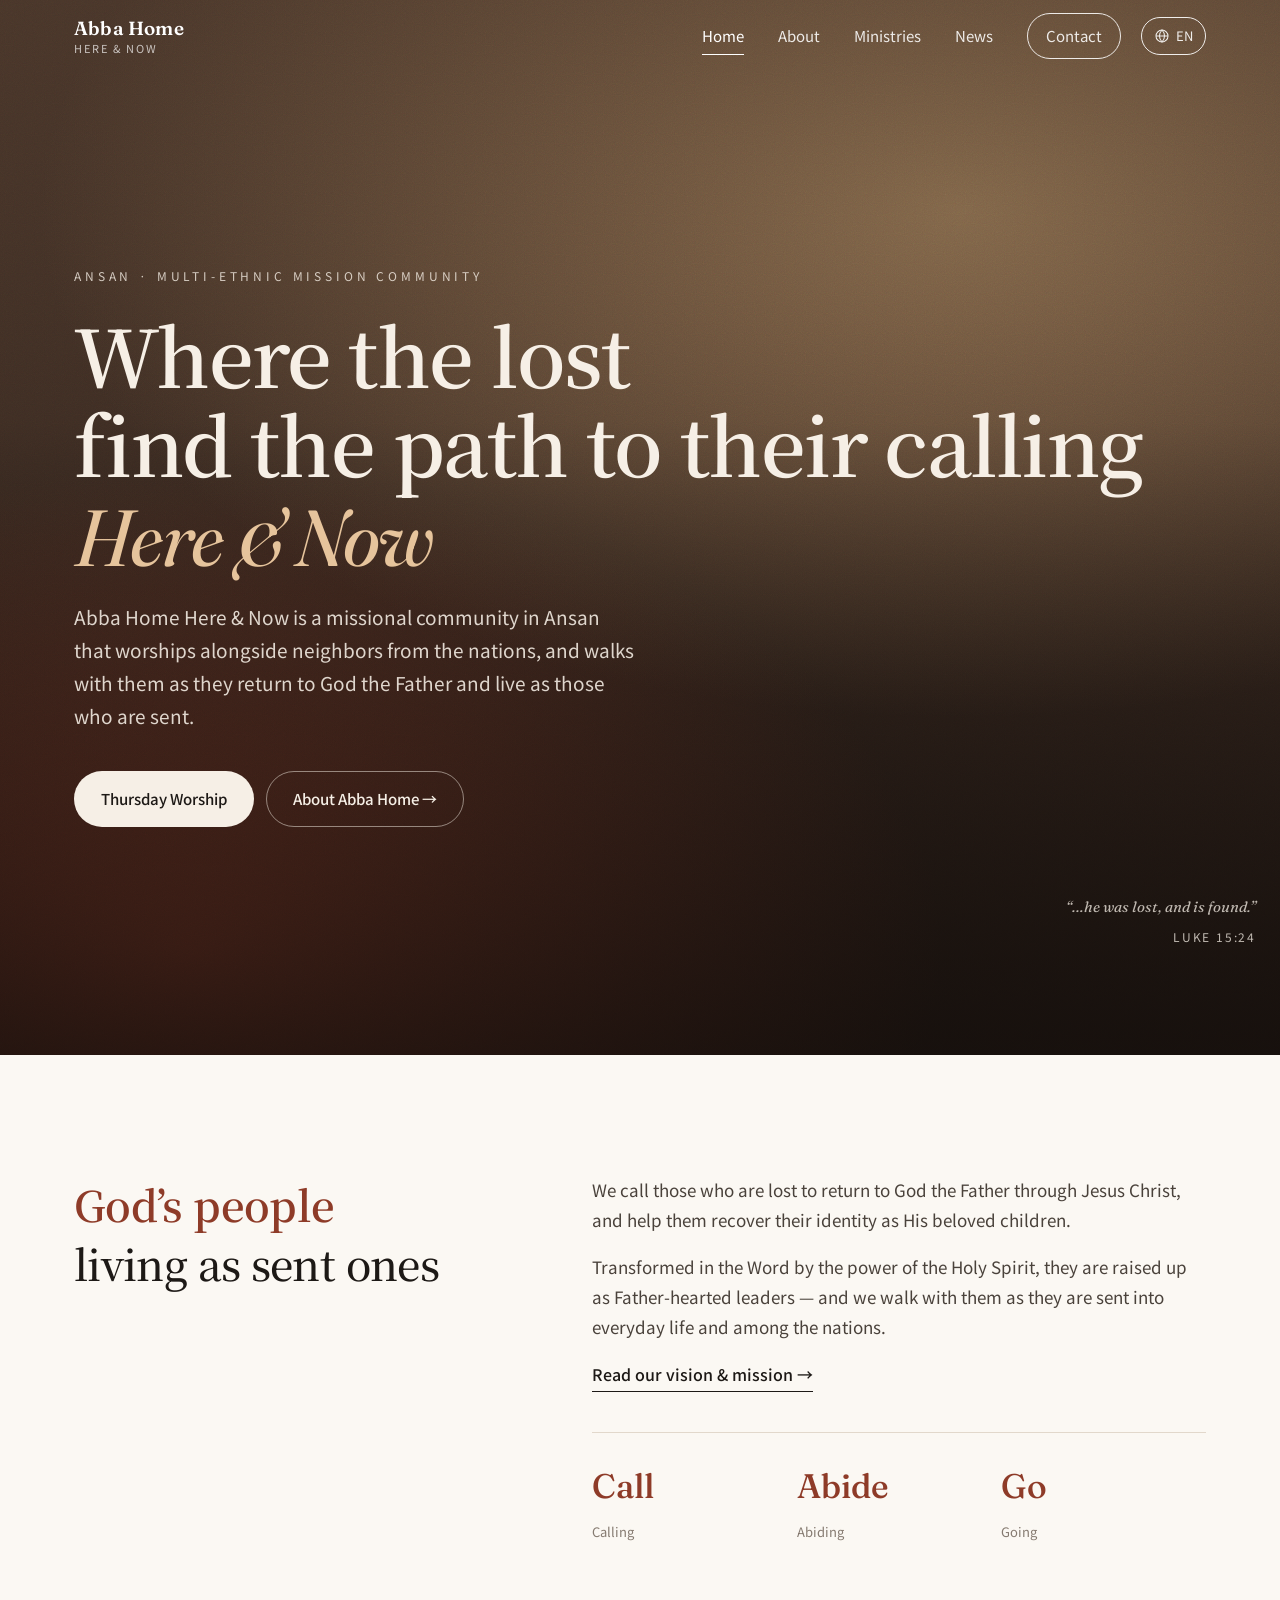
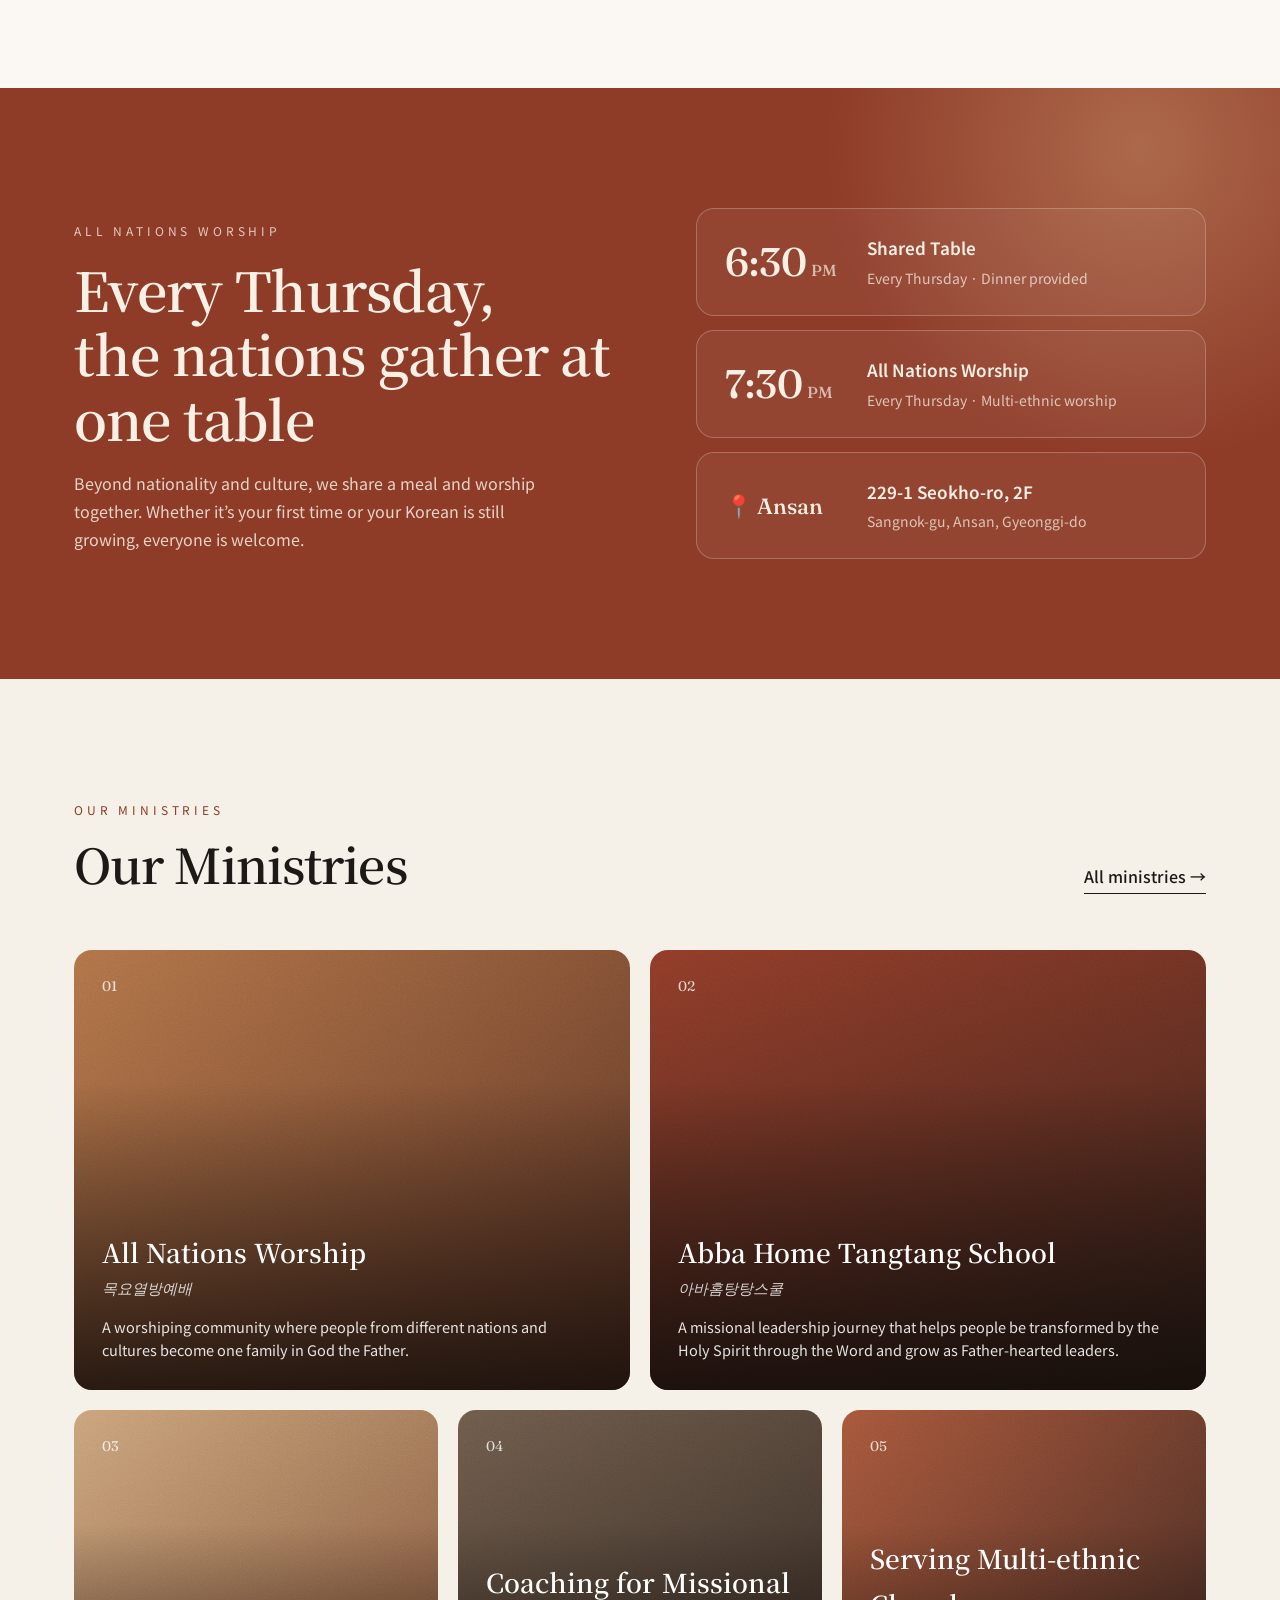
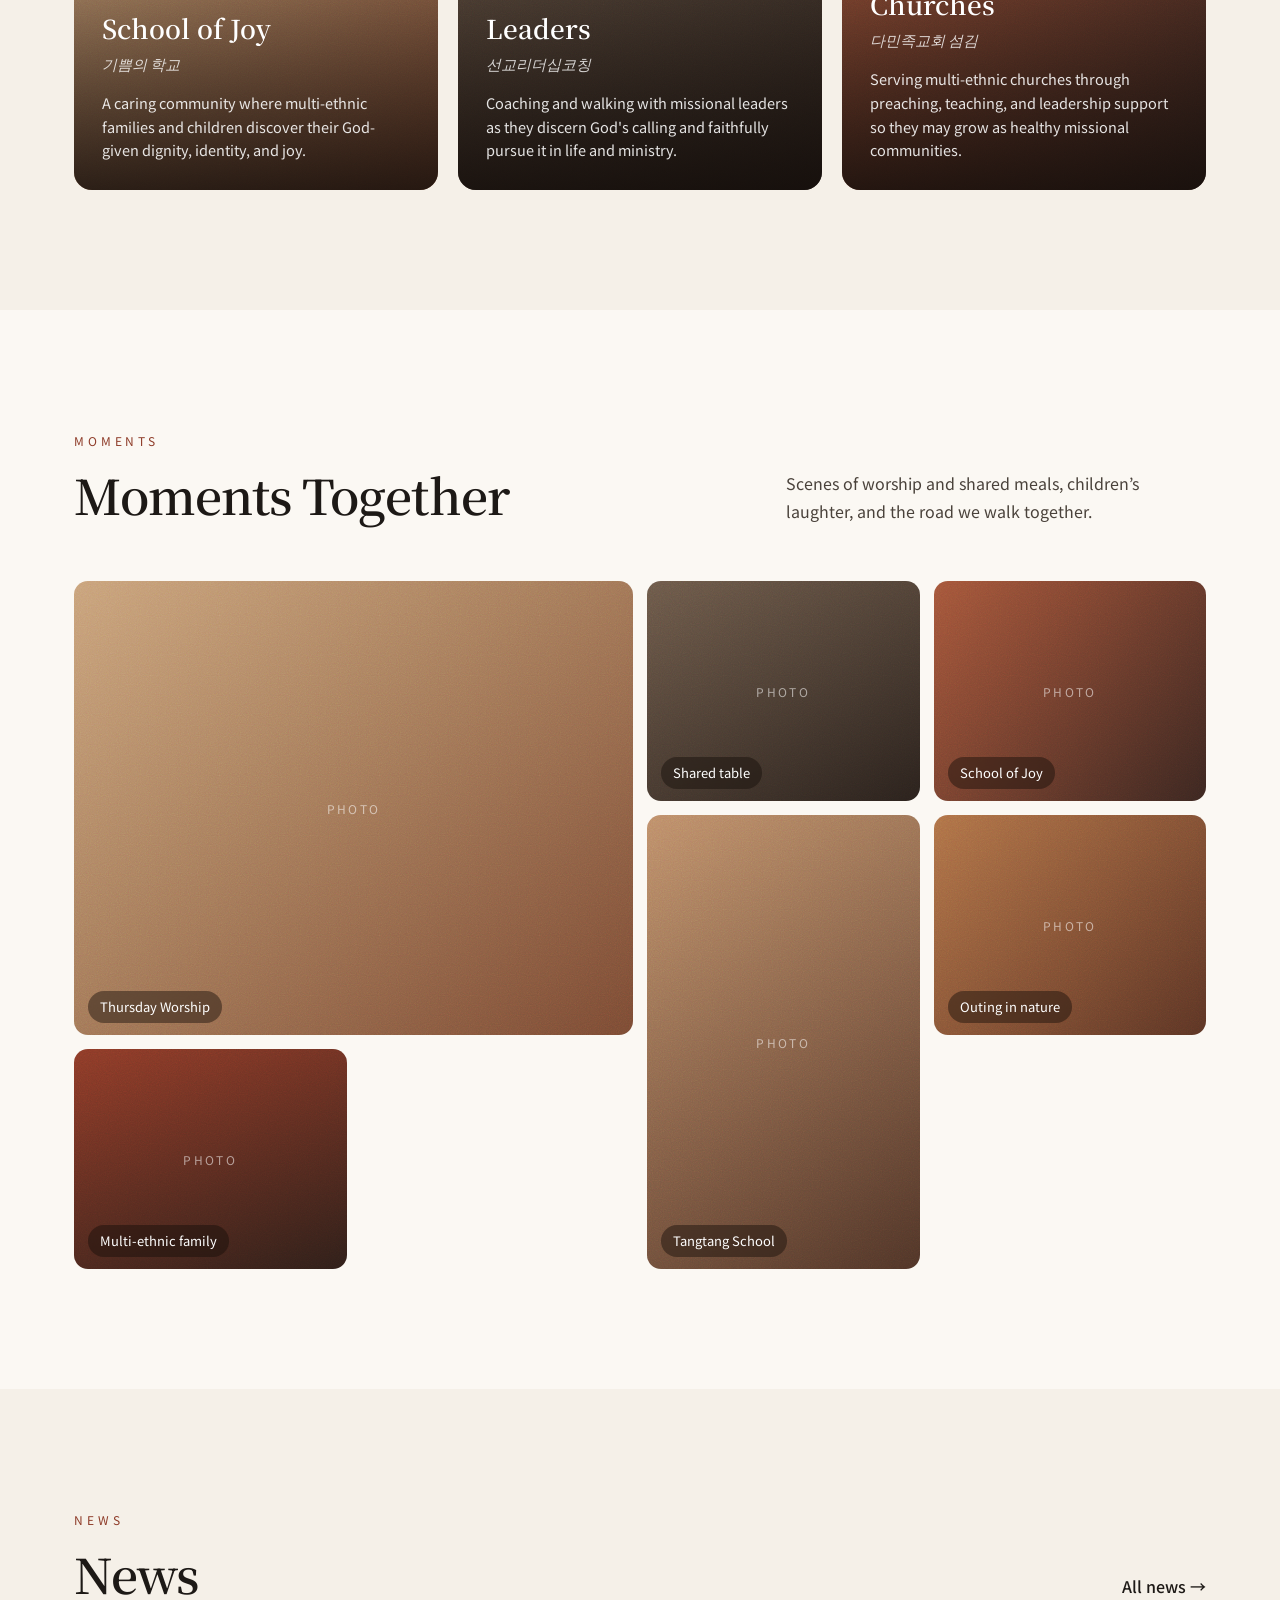
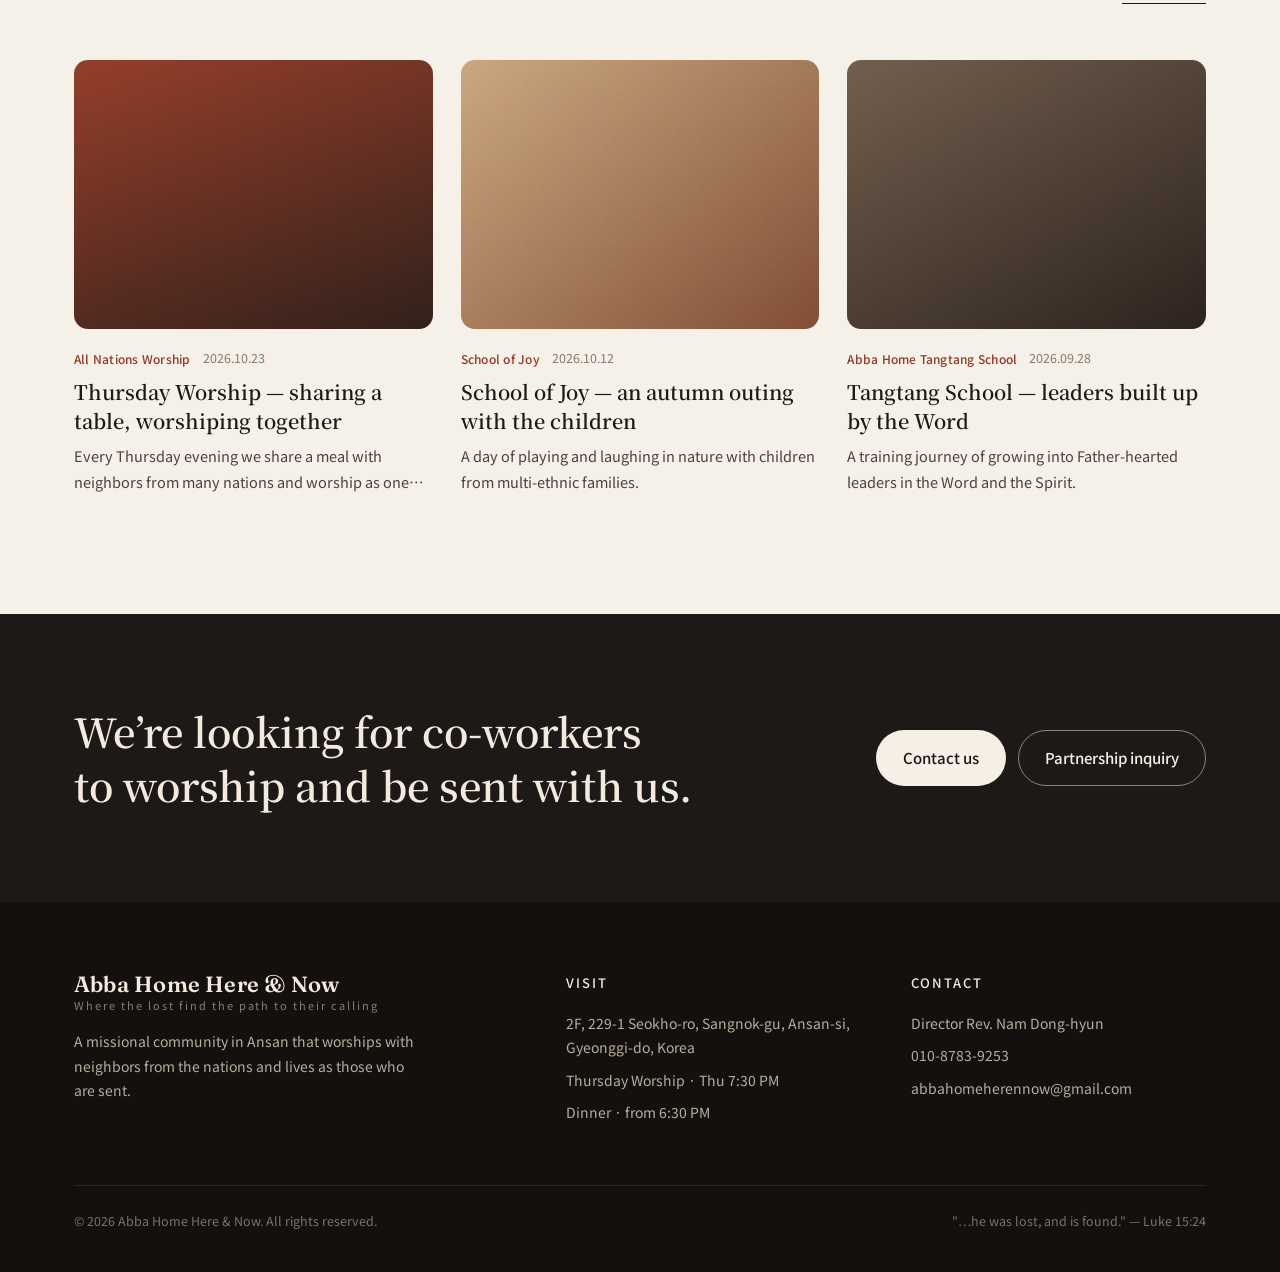
==== index.html @ 88067e91 "Abba Home Here & Now website (ko/en/zh/fr/si)" ====
<!doctype html>
<html lang="ko">
<head>
<meta charset="utf-8">
<meta name="viewport" content="width=device-width,initial-scale=1">
<title>아바홈히어랜나우 | Abba Home Here &amp; Now</title>
<meta name="description" content="안산의 다문화 선교 공동체 아바홈히어랜나우 — 길 잃은 자들이 부르심의 길을 찾는 곳. 매주 목요일 오후 7:30 목요열방예배.">
<meta property="og:title" content="Abba Home Here & Now · 아바홈히어랜나우">
<meta property="og:description" content="길 잃은 자들이 부르심의 길을 찾는 곳 — 안산 다문화 선교 공동체">
<link rel="icon" href="favicon.svg" type="image/svg+xml">
<link rel="preconnect" href="https://fonts.googleapis.com"><link rel="preconnect" href="https://fonts.gstatic.com" crossorigin>
<link href="https://fonts.googleapis.com/css2?family=Fraunces:ital,opsz,wght@0,9..144,400;0,9..144,500;0,9..144,600;1,9..144,400&family=Noto+Sans+KR:wght@400;500;600&family=Noto+Serif+KR:wght@500;600&family=Noto+Sans+Sinhala:wght@400;500;600&family=Noto+Serif+Sinhala:wght@500;600&display=swap" rel="stylesheet">
<link rel="stylesheet" href="style.css">
</head>
<body data-page="home">

<section class="hero">
  <!-- 대표 사진을 넣으려면: class에 photo 추가 + style="background-image:url('images/hero.jpg')" -->
  <div class="hero-bg"></div>
  <div class="grain"></div>
  <div class="wrap hero-inner">
    <span class="eyebrow">Ansan · Multi-ethnic Mission Community</span>
    <h1 data-i18n="home.hero.h1">길 잃은 자들이<br>부르심의 길을 찾는 곳<br><em>Here &amp; Now</em></h1>
    <p class="lead" data-i18n="home.hero.lead">아바홈히어랜나우는 안산에서 열방의 이웃과 함께 예배하며, 하나님 아버지께 돌아와 보냄 받은 자로 살아가도록 동행하는 선교 공동체입니다.</p>
    <div class="hero-meta">
      <a class="btn btn-primary" href="#worship" data-i18n="home.hero.btn1">목요열방예배 안내</a>
      <a class="btn btn-ghost" href="about.html" data-i18n="home.hero.btn2">아바홈 소개 →</a>
    </div>
  </div>
  <div class="verse-float">“…he was lost, and is found.”<span>LUKE 15:24</span></div>
</section>

<section class="statement">
  <div class="wrap statement-grid">
    <h2 class="reveal" data-i18n="home.st.h2">보냄 받은 자로<br>살아가는 <b>하나님의 사람들</b></h2>
    <div class="body reveal">
      <p data-i18n="home.st.p1">우리는 길 잃은 이들이 예수 그리스도를 통하여 하나님 아버지께 돌아오도록 부르고, 사랑받는 하나님의 자녀로서의 정체성을 회복하도록 돕습니다.</p>
      <p data-i18n="home.st.p2">성령의 권능으로 말씀 안에서 변화되어 아버지의 마음을 품은 리더로 세워지고, 삶의 자리와 열방으로 보내지는 그 길을 함께 걷습니다.</p>
      <a class="link-arrow" href="about.html" data-i18n="home.st.link">비전과 사명 자세히 보기 →</a>
      <div class="stats">
        <div><strong>Call</strong><span data-i18n="val.call">부르심</span></div>
        <div><strong>Abide</strong><span data-i18n="val.abide">함께 있음</span></div>
        <div><strong>Go</strong><span data-i18n="val.go">나아감</span></div>
      </div>
    </div>
  </div>
</section>

<section class="worship" id="worship">
  <div class="wrap worship-grid">
    <div class="reveal">
      <span class="eyebrow">All Nations Worship</span>
      <h2 data-i18n="home.w.h2">매주 목요일,<br>열방이 한 식탁에 모입니다</h2>
      <p data-i18n="home.w.p">국적과 문화를 넘어 함께 밥을 먹고, 함께 예배합니다. 처음 오시는 분도, 한국어가 서툰 분도 누구나 환영합니다.</p>
    </div>
    <div class="times reveal">
      <div class="time-card"><div class="t">6:30<small>PM</small></div><div><b data-i18n="home.w.t1b">함께하는 식탁</b><span data-i18n="home.w.t1s">매주 목요일 · 식사 제공</span></div></div>
      <div class="time-card"><div class="t">7:30<small>PM</small></div><div><b data-i18n="home.w.t2b">목요열방예배</b><span data-i18n="home.w.t2s">매주 목요일 · 다민족 연합 예배</span></div></div>
      <div class="time-card"><div class="t" style="font-size:22px;min-width:120px" data-i18n="home.w.t3t">📍 안산</div><div><b data-i18n="home.w.t3b">석호로 229-1, 2층</b><span data-i18n="home.w.t3s">경기도 안산시 상록구</span></div></div>
    </div>
  </div>
</section>

<section>
  <div class="wrap">
    <div class="sec-head">
      <div><span class="eyebrow">Our Ministries</span><h2 data-i18n="home.min.h2">아바홈의 사역</h2></div>
      <a class="link-arrow" href="ministries.html" data-i18n="link.allMin">전체 사역 보기 →</a>
    </div>
    <div class="min-grid" id="min-cards"></div>
  </div>
</section>

<section class="gallery">
  <div class="wrap">
    <div class="sec-head">
      <div><span class="eyebrow">Moments</span><h2 data-i18n="home.gal.h2">함께한 순간들</h2></div>
      <p data-i18n="home.gal.p">예배와 식탁, 아이들의 웃음, 함께 걷는 길 위의 장면들.</p>
    </div>
    <div class="gal-grid" id="gallery"></div>
  </div>
</section>

<section>
  <div class="wrap">
    <div class="sec-head">
      <div><span class="eyebrow">News</span><h2 data-i18n="home.news.h2">사역 소식</h2></div>
      <a class="link-arrow" href="news.html" data-i18n="link.allNews">소식 전체 보기 →</a>
    </div>
    <div id="posts" class="posts" data-limit="3"></div>
  </div>
</section>

<div class="cta-band">
  <div class="wrap">
    <h2 data-i18n="cta.h2">함께 예배하고, 함께 보내심을 받을<br>동역자를 기다립니다.</h2>
    <div class="btns">
      <a class="btn btn-primary" href="contact.html" data-i18n="btn.contact">문의하기</a>
      <a class="btn btn-ghost" href="contact.html?type=coop" data-i18n="btn.coop">사역 협력 문의</a>
    </div>
  </div>
</div>

<script src="data.js"></script>
<script src="i18n.js"></script>
<script src="main.js"></script>
</body>
</html>
---- style.css ----
/* ===== Abba Home Here & Now ===== */
:root{
  --bg:#f5f0e8;
  --paper:#fbf8f3;
  --ink:#1d1916;
  --ink-2:#4a423b;
  --muted:#857a70;
  --line:#e2d8cb;
  --rust:#8e3b28;
  --rust-2:#6f2a1c;
  --clay:#c08a5b;
  --dusk:#2a211c;
  --radius:18px;
  --wrap:1180px;
  --serif:"Noto Serif KR","Noto Serif Sinhala","Fraunces","Songti SC",serif;
  --en:"Fraunces",serif;
  --sans:"Noto Sans KR","Noto Sans Sinhala","PingFang SC","Microsoft YaHei",system-ui,-apple-system,sans-serif;
}
*{box-sizing:border-box;margin:0;padding:0}
html{scroll-behavior:smooth}
body{background:var(--bg);color:var(--ink);font-family:var(--sans);font-size:16px;line-height:1.75;-webkit-font-smoothing:antialiased;word-break:keep-all}
img{max-width:100%;display:block}
a{color:inherit;text-decoration:none}
button{font:inherit;cursor:pointer}
.wrap{max-width:var(--wrap);margin:0 auto;padding:0 24px}

/* ---------- header ---------- */
.site-header{position:fixed;inset:0 0 auto 0;z-index:50;transition:background .35s,box-shadow .35s,color .35s;color:#fff}
.site-header.solid,.site-header.light{background:rgba(251,248,243,.92);backdrop-filter:blur(12px);color:var(--ink);box-shadow:0 1px 0 var(--line)}
.nav{display:flex;align-items:center;justify-content:space-between;height:72px}
.brand{display:flex;flex-direction:column;line-height:1.1}
.brand b{font-family:var(--en);font-weight:600;font-size:19px;letter-spacing:.01em}
.brand small{font-size:11px;letter-spacing:.18em;opacity:.7;margin-top:3px}
.menu{display:flex;gap:34px;align-items:center;font-size:15px}
.menu a{position:relative;opacity:.88}
.menu a:hover,.menu a.active{opacity:1}
.menu a.active::after{content:"";position:absolute;left:0;right:0;bottom:-6px;height:1.5px;background:currentColor}
.menu .cta{padding:9px 18px;border:1px solid currentColor;border-radius:99px}
.menu .cta:hover{background:var(--rust);border-color:var(--rust);color:#fff}
.burger{display:none;background:none;border:0;color:inherit;width:40px;height:40px}
.burger span{display:block;width:22px;height:1.5px;background:currentColor;margin:6px auto;transition:.3s}

/* ---------- hero ---------- */
.hero{position:relative;min-height:100vh;min-height:100svh;display:flex;align-items:flex-end;color:#f6efe6;overflow:hidden;background:var(--dusk)}
.hero-bg{position:absolute;inset:0;background:
  radial-gradient(120% 80% at 75% 20%,rgba(214,171,120,.55),transparent 60%),
  radial-gradient(90% 70% at 15% 90%,rgba(142,59,40,.75),transparent 65%),
  linear-gradient(180deg,#5a4334 0%,#3a2a21 55%,#1f1713 100%);
  background-size:cover;background-position:center}
.hero-bg.photo{filter:saturate(.85)}
.hero::after{content:"";position:absolute;inset:0;background:linear-gradient(180deg,rgba(20,14,11,.25) 0%,rgba(20,14,11,.1) 40%,rgba(20,14,11,.75) 100%)}
.grain{position:absolute;inset:0;opacity:.18;mix-blend-mode:overlay;pointer-events:none;
  background-image:url("data:image/svg+xml,%3Csvg xmlns='http://www.w3.org/2000/svg' width='160' height='160'%3E%3Cfilter id='n'%3E%3CfeTurbulence type='fractalNoise' baseFrequency='.9' numOctaves='2'/%3E%3C/filter%3E%3Crect width='100%25' height='100%25' filter='url(%23n)'/%3E%3C/svg%3E")}
.hero-inner{position:relative;z-index:2;width:100%;padding-bottom:12vh;padding-top:140px}
.eyebrow{font-size:12px;letter-spacing:.32em;text-transform:uppercase;opacity:.8}
.hero h1{font-family:var(--serif);font-weight:600;font-size:clamp(40px,7vw,92px);line-height:1.12;letter-spacing:-.02em;margin:22px 0 18px}
.hero h1 em{font-family:var(--en);font-style:italic;font-weight:400;color:#e6c49c}
.hero p.lead{font-size:clamp(16px,1.6vw,19px);max-width:560px;opacity:.88}
.hero-meta{display:flex;flex-wrap:wrap;gap:12px;margin-top:38px}
.btn{display:inline-flex;align-items:center;gap:10px;padding:14px 26px;border-radius:99px;font-size:15px;font-weight:500;transition:.25s;border:1px solid transparent}
.btn-primary{background:#f6efe6;color:var(--ink)}
.btn-primary:hover{background:var(--clay);color:#fff}
.btn-ghost{border-color:rgba(246,239,230,.5);color:#f6efe6}
.btn-ghost:hover{background:rgba(246,239,230,.12)}
.btn-dark{background:var(--ink);color:#fff}
.btn-dark:hover{background:var(--rust)}
.btn-line{border-color:var(--ink);color:var(--ink)}
.btn-line:hover{background:var(--ink);color:#fff}
.verse-float{position:absolute;right:24px;bottom:12vh;z-index:2;text-align:right;font-family:var(--en);font-style:italic;font-size:15px;opacity:.75;max-width:240px}
.verse-float span{display:block;font-style:normal;font-family:var(--sans);font-size:12px;letter-spacing:.15em;margin-top:6px}

/* ---------- page hero (sub pages) ---------- */
.page-hero{padding:170px 0 70px;background:var(--paper);border-bottom:1px solid var(--line)}
.page-hero h1{font-family:var(--serif);font-size:clamp(34px,5vw,60px);font-weight:600;letter-spacing:-.02em;line-height:1.2;margin:14px 0 14px}
.page-hero p{color:var(--ink-2);max-width:640px}
.page-hero .eyebrow{color:var(--rust);opacity:1}

/* ---------- sections ---------- */
section{padding:120px 0}
.sec-head{display:flex;justify-content:space-between;align-items:flex-end;gap:30px;margin-bottom:56px;flex-wrap:wrap}
.sec-head h2{font-family:var(--serif);font-size:clamp(30px,4vw,48px);font-weight:600;letter-spacing:-.02em;line-height:1.25}
.sec-head .eyebrow{color:var(--rust);opacity:1;margin-bottom:14px;display:block}
.sec-head p{color:var(--ink-2);max-width:420px}
.link-arrow{display:inline-flex;align-items:center;gap:8px;font-weight:500;border-bottom:1px solid var(--ink);padding-bottom:3px}
.link-arrow:hover{color:var(--rust);border-color:var(--rust)}

/* intro statement */
.statement{background:var(--paper)}
.statement-grid{display:grid;grid-template-columns:1fr 1.4fr;gap:80px;align-items:start}
.statement h2{font-family:var(--serif);font-size:clamp(28px,3.4vw,42px);line-height:1.4;font-weight:500;letter-spacing:-.015em}
.statement h2 b{color:var(--rust);font-weight:600}
.statement .body p{color:var(--ink-2);font-size:17px;margin-bottom:18px}
.stats{display:grid;grid-template-columns:repeat(3,1fr);border-top:1px solid var(--line);margin-top:40px}
.stats div{padding:24px 0}
.stats strong{display:block;font-family:var(--en);font-size:34px;font-weight:500;color:var(--rust)}
.stats span{font-size:13px;color:var(--muted)}

/* worship band */
.worship{background:var(--rust);color:#f8efe5;position:relative;overflow:hidden}
.worship::before{content:"";position:absolute;width:640px;height:640px;border-radius:50%;right:-180px;top:-260px;background:radial-gradient(circle,rgba(230,190,140,.35),transparent 70%)}
.worship-grid{position:relative;display:grid;grid-template-columns:1.1fr 1fr;gap:60px;align-items:center}
.worship h2{font-family:var(--serif);font-size:clamp(32px,4.4vw,54px);font-weight:600;line-height:1.2;letter-spacing:-.02em;margin:14px 0 18px}
.worship p{opacity:.85;max-width:480px}
.times{display:grid;gap:14px}
.time-card{display:flex;align-items:center;gap:22px;padding:24px 28px;border:1px solid rgba(248,239,229,.25);border-radius:var(--radius);background:rgba(255,255,255,.05)}
.time-card .t{font-family:var(--en);font-size:40px;font-weight:500;line-height:1;min-width:120px}
.time-card .t small{font-size:16px;margin-left:4px;opacity:.7}
.time-card b{display:block;font-size:17px;font-weight:600}
.time-card span{font-size:14px;opacity:.75}

/* ministries cards */
.min-grid{display:grid;grid-template-columns:repeat(12,1fr);gap:20px}
.min-card{grid-column:span 4;position:relative;border-radius:var(--radius);overflow:hidden;min-height:380px;color:#fff;display:flex;flex-direction:column;justify-content:flex-end;padding:28px;isolation:isolate;transition:transform .4s}
.min-card:nth-child(1),.min-card:nth-child(2){grid-column:span 6;min-height:440px}
.min-card:hover{transform:translateY(-4px)}
.min-card .ph{position:absolute;inset:0;z-index:-2;transition:transform .8s}
.min-card:hover .ph{transform:scale(1.04)}
.min-card::after{content:"";position:absolute;inset:0;z-index:-1;background:linear-gradient(180deg,transparent 30%,rgba(18,12,9,.82))}
.min-card .num{position:absolute;top:24px;left:28px;font-family:var(--en);font-size:14px;opacity:.8}
.min-card h3{font-family:var(--serif);font-size:26px;font-weight:600;margin-bottom:2px}
.min-card .en{font-family:var(--en);font-style:italic;font-size:15px;opacity:.8;margin-bottom:12px}
.min-card p{font-size:14.5px;opacity:.88;line-height:1.65}

/* placeholder art */
.ph{background-size:cover;background-position:center}
.ph.empty{background:var(--g,linear-gradient(135deg,#a8673f,#4a2e22))}
.ph.empty::before{content:"";position:absolute;inset:0;opacity:.22;mix-blend-mode:overlay;background-image:url("data:image/svg+xml,%3Csvg xmlns='http://www.w3.org/2000/svg' width='160' height='160'%3E%3Cfilter id='n'%3E%3CfeTurbulence type='fractalNoise' baseFrequency='.9' numOctaves='2'/%3E%3C/filter%3E%3Crect width='100%25' height='100%25' filter='url(%23n)'/%3E%3C/svg%3E")}

/* gallery */
.gallery{background:var(--paper)}
.gal-grid{display:grid;grid-template-columns:repeat(4,1fr);grid-auto-rows:220px;gap:14px;grid-auto-flow:dense}
.gal-item{position:relative;border-radius:14px;overflow:hidden;cursor:zoom-in}
.gal-item:nth-child(6n+1){grid-column:span 2;grid-row:span 2}
.gal-item:nth-child(6n+4){grid-row:span 2}
.gal-item .ph{position:absolute;inset:0;transition:transform .7s}
.gal-item:hover .ph{transform:scale(1.05)}
.gal-item figcaption{position:absolute;left:14px;bottom:12px;color:#fff;font-size:13px;padding:5px 12px;border-radius:99px;background:rgba(20,14,11,.45);backdrop-filter:blur(6px)}
.gal-item .empty-label{position:absolute;inset:0;display:grid;place-items:center;color:rgba(255,255,255,.55);font-size:12px;letter-spacing:.2em}

/* news board */
.board-tabs{display:flex;flex-wrap:wrap;gap:8px;margin-bottom:34px}
.tab{padding:9px 18px;border-radius:99px;border:1px solid var(--line);background:transparent;color:var(--ink-2);font-size:14px;transition:.2s}
.tab:hover{border-color:var(--ink)}
.tab.on{background:var(--ink);border-color:var(--ink);color:#fff}
.posts{display:grid;grid-template-columns:repeat(3,1fr);gap:28px}
.post{cursor:pointer;display:flex;flex-direction:column}
.post .thumb{position:relative;aspect-ratio:4/3;border-radius:14px;overflow:hidden;margin-bottom:18px}
.post .thumb .ph{position:absolute;inset:0;transition:transform .6s}
.post:hover .thumb .ph{transform:scale(1.05)}
.badge{display:inline-block;font-size:12px;font-weight:500;color:var(--rust);letter-spacing:.02em}
.post .meta{display:flex;gap:12px;align-items:center;margin-bottom:8px}
.post .meta time{font-size:12.5px;color:var(--muted)}
.post h3{font-family:var(--serif);font-size:20px;font-weight:600;line-height:1.45;margin-bottom:8px}
.post:hover h3{color:var(--rust)}
.post p{font-size:14.5px;color:var(--ink-2);display:-webkit-box;-webkit-line-clamp:2;-webkit-box-orient:vertical;overflow:hidden}
.empty-msg{grid-column:1/-1;text-align:center;color:var(--muted);padding:60px 0}

/* board list mode (ministries page) */
.board-list{border-top:1.5px solid var(--ink)}
.row{display:grid;grid-template-columns:90px 1fr 160px 120px;gap:20px;align-items:center;padding:22px 6px;border-bottom:1px solid var(--line);cursor:pointer;transition:background .2s}
.row:hover{background:var(--paper)}
.row .no{font-family:var(--en);color:var(--muted)}
.row .ttl b{font-weight:600;display:block}
.row .ttl span{font-size:14px;color:var(--muted)}
.row time{color:var(--muted);font-size:14px;text-align:right}
.view-toggle{display:flex;gap:4px;margin-left:auto}
.view-toggle button{background:none;border:1px solid var(--line);border-radius:10px;padding:8px 12px;font-size:13px;color:var(--ink-2)}
.view-toggle button.on{background:var(--ink);color:#fff;border-color:var(--ink)}
.board-bar{display:flex;align-items:center;gap:16px;flex-wrap:wrap;margin-bottom:34px}
.board-bar .board-tabs{margin:0}

/* ministry detail list (ministries page) */
.min-list{display:grid;gap:0}
.min-row{display:grid;grid-template-columns:80px 1.1fr 1fr;gap:40px;padding:48px 0;border-top:1px solid var(--line);align-items:start}
.min-row:last-child{border-bottom:1px solid var(--line)}
.min-row .n{font-family:var(--en);font-size:42px;color:var(--rust);line-height:1}
.min-row h3{font-family:var(--serif);font-size:30px;font-weight:600;line-height:1.3}
.min-row .en{font-family:var(--en);font-style:italic;color:var(--muted);margin-top:4px}
.min-row .sched{display:inline-block;margin-top:16px;font-size:13.5px;background:var(--rust);color:#fff;padding:6px 14px;border-radius:99px}
.min-row .desc p{color:var(--ink-2)}
.min-row .desc p.e{font-size:14px;color:var(--muted);margin-top:12px;font-style:italic;font-family:var(--en)}
.min-row .img{position:relative;aspect-ratio:16/10;border-radius:14px;overflow:hidden;margin-top:22px}
.min-row .img .ph{position:absolute;inset:0}

/* about page */
.vision{background:var(--dusk);color:#f3e9de;text-align:center;position:relative;overflow:hidden}
.vision .grain{opacity:.12}
.vision .eyebrow{color:#e6c49c;opacity:1}
.vision h2{font-family:var(--serif);font-size:clamp(34px,5.4vw,68px);font-weight:600;letter-spacing:-.02em;line-height:1.25;margin:22px 0 12px}
.vision .en{font-family:var(--en);font-style:italic;font-size:clamp(18px,2vw,24px);opacity:.75}
.mission-grid{display:grid;grid-template-columns:1fr 1.5fr;gap:80px}
.mission-steps{counter-reset:s}
.mstep{display:grid;grid-template-columns:56px 1fr;gap:16px;padding:22px 0;border-bottom:1px solid var(--line)}
.mstep:first-child{border-top:1px solid var(--line)}
.mstep::before{counter-increment:s;content:"0" counter(s);font-family:var(--en);color:var(--rust);font-size:20px}
.mstep b{display:block;font-size:18px;font-weight:600;margin-bottom:2px}
.mstep span{color:var(--ink-2);font-size:15px}
.mission-full{margin-top:40px;padding:28px;background:var(--paper);border-radius:var(--radius);font-size:15px;color:var(--ink-2)}
.mission-full p+p{margin-top:14px;font-family:var(--en);font-style:italic;font-size:14.5px;color:var(--muted)}
.values{background:var(--paper)}
.verse-block{max-width:780px;margin:0 auto 64px;text-align:center}
.verse-block blockquote{font-family:var(--serif);font-size:clamp(18px,2vw,22px);line-height:1.9;color:var(--ink-2)}
.verse-block blockquote b{color:var(--rust);font-weight:600}
.verse-block cite{display:block;margin-top:14px;font-style:normal;font-size:13px;letter-spacing:.15em;color:var(--muted)}
.val-grid{display:grid;grid-template-columns:repeat(3,1fr);gap:20px}
.val{background:var(--bg);border-radius:var(--radius);padding:40px 32px;border:1px solid var(--line)}
.val .en{font-family:var(--en);font-size:44px;font-weight:500;color:var(--rust);line-height:1;margin-bottom:22px}
.val h3{font-family:var(--serif);font-size:24px;font-weight:600;margin-bottom:10px}
.val p{color:var(--ink-2);font-size:15px}
.foundation{background:var(--rust);color:#f8efe5;text-align:center}
.foundation blockquote{font-family:var(--serif);font-size:clamp(20px,2.4vw,28px);line-height:1.9;max-width:760px;margin:24px auto 0}
.foundation cite{display:block;margin-top:24px;font-style:normal;letter-spacing:.15em;font-size:13px;opacity:.75}
.foundation .eyebrow{opacity:.75}
.leader{display:grid;grid-template-columns:1fr 1.4fr;gap:60px;align-items:center}
.leader .portrait{position:relative;aspect-ratio:4/5;border-radius:var(--radius);overflow:hidden}
.leader .portrait .ph{position:absolute;inset:0}
.leader h3{font-family:var(--serif);font-size:34px;font-weight:600}
.leader .role{color:var(--rust);font-weight:500;margin-bottom:20px}
.leader p{color:var(--ink-2)}

/* contact */
.contact-grid{display:grid;grid-template-columns:1fr 1.3fr;gap:70px;align-items:start}
.info-list{display:grid;gap:0;border-top:1px solid var(--line)}
.info-list div{padding:20px 0;border-bottom:1px solid var(--line);display:grid;grid-template-columns:110px 1fr;gap:16px}
.info-list dt{font-size:13px;letter-spacing:.08em;color:var(--muted);padding-top:2px}
.info-list dd{font-weight:500}
.info-list dd a:hover{color:var(--rust)}
.support-card{margin-top:30px;padding:28px;border-radius:var(--radius);background:var(--dusk);color:#f3e9de}
.support-card h4{font-family:var(--serif);font-size:20px;margin-bottom:6px}
.support-card p{font-size:14px;opacity:.75}
.support-card .acct{display:flex;justify-content:space-between;align-items:center;gap:10px;margin-top:18px;padding:14px 18px;background:rgba(255,255,255,.07);border-radius:12px;font-family:var(--en);font-size:17px;flex-wrap:wrap}
.copy{background:#f3e9de;color:var(--ink);border:0;border-radius:99px;padding:6px 14px;font-size:13px;font-family:var(--sans)}
.form-card{background:var(--paper);border:1px solid var(--line);border-radius:22px;padding:40px}
.type-switch{display:grid;grid-template-columns:1fr 1fr;gap:8px;padding:6px;background:var(--bg);border-radius:14px;margin-bottom:28px}
.type-switch label{position:relative;text-align:center;padding:12px;border-radius:10px;cursor:pointer;font-weight:500;font-size:15px;color:var(--ink-2);transition:.2s}
.type-switch input{position:absolute;opacity:0;pointer-events:none}
.type-switch label:has(input:checked){background:var(--ink);color:#fff}
.fields{display:grid;grid-template-columns:1fr 1fr;gap:18px}
.field{display:flex;flex-direction:column;gap:7px}
.field.full{grid-column:1/-1}
.field label{font-size:13.5px;font-weight:500;color:var(--ink-2)}
.field label i{color:var(--rust);font-style:normal}
.field input,.field select,.field textarea{font:inherit;font-size:15px;padding:13px 15px;border-radius:12px;border:1px solid var(--line);background:#fff;color:var(--ink);transition:border .2s,box-shadow .2s}
.field textarea{min-height:150px;resize:vertical}
.field input:focus,.field select:focus,.field textarea:focus{outline:0;border-color:var(--rust);box-shadow:0 0 0 3px rgba(142,59,40,.12)}
.coop-only{display:none}
.is-coop .coop-only{display:flex}
.consent{display:flex;gap:10px;align-items:flex-start;font-size:13.5px;color:var(--ink-2);margin-top:20px}
.consent input{margin-top:5px;accent-color:var(--rust)}
.form-foot{display:flex;justify-content:space-between;align-items:center;gap:16px;margin-top:26px;flex-wrap:wrap}
.form-foot small{color:var(--muted);font-size:12.5px}
.form-status{margin-top:18px;padding:14px 18px;border-radius:12px;font-size:14.5px;display:none}
.form-status.ok{display:block;background:#e9f1e6;color:#2f5a2a}
.form-status.err{display:block;background:#f7e5e0;color:var(--rust-2)}
.hp{position:absolute;left:-9999px}

/* CTA band */
.cta-band{background:var(--ink);color:#f3e9de;padding:90px 0}
.cta-band .wrap{display:flex;justify-content:space-between;align-items:center;gap:30px;flex-wrap:wrap}
.cta-band h2{font-family:var(--serif);font-size:clamp(26px,3.4vw,40px);font-weight:600;line-height:1.35}
.cta-band .btns{display:flex;gap:12px;flex-wrap:wrap}

/* footer */
footer{background:#14100d;color:#b9ada0;padding:70px 0 40px;font-size:14px}
.foot-grid{display:grid;grid-template-columns:1.5fr 1fr 1fr;gap:50px}
.foot-grid .brand b{color:#f3e9de;font-size:22px}
.foot-grid .brand small{color:#b9ada0}
.foot-grid h5{color:#f3e9de;font-size:13px;letter-spacing:.15em;font-weight:500;margin-bottom:16px}
.foot-grid ul{list-style:none;display:grid;gap:8px}
.foot-grid a:hover{color:#fff}
.foot-bottom{margin-top:60px;padding-top:24px;border-top:1px solid #2b241f;display:flex;justify-content:space-between;flex-wrap:wrap;gap:12px;font-size:12.5px;color:#7d7268}

/* modal */
.modal{position:fixed;inset:0;z-index:100;display:none;background:rgba(15,10,8,.6);backdrop-filter:blur(6px);padding:30px 16px;overflow-y:auto}
.modal.open{display:block}
.modal-box{max-width:760px;margin:40px auto;background:var(--paper);border-radius:22px;overflow:hidden;animation:pop .35s ease}
@keyframes pop{from{opacity:0;transform:translateY(16px)}to{opacity:1;transform:none}}
.modal-box .cover{position:relative;aspect-ratio:16/9}
.modal-box .cover .ph{position:absolute;inset:0}
.modal-body{padding:36px 40px 44px}
.modal-body h2{font-family:var(--serif);font-size:28px;font-weight:600;line-height:1.4;margin:8px 0 6px}
.modal-body time{color:var(--muted);font-size:14px}
.modal-body .txt{margin-top:22px;color:var(--ink-2);white-space:pre-line}
.modal-body .more-imgs{display:grid;grid-template-columns:repeat(2,1fr);gap:10px;margin-top:24px}
.modal-body .more-imgs img{border-radius:10px;aspect-ratio:4/3;object-fit:cover;width:100%}
.modal-close{position:fixed;top:18px;right:20px;width:46px;height:46px;border-radius:50%;border:0;background:#fff;font-size:22px;z-index:101}
.lightbox img{max-height:86vh;margin:4vh auto;border-radius:12px}

/* reveal */
.reveal{opacity:0;transform:translateY(24px);transition:opacity .9s ease,transform .9s ease}
.reveal.in{opacity:1;transform:none}

/* ---------- responsive ---------- */
@media (max-width:960px){
  section{padding:84px 0}
  .statement-grid,.worship-grid,.mission-grid,.contact-grid,.leader{grid-template-columns:1fr;gap:44px}
  .min-card,.min-card:nth-child(1),.min-card:nth-child(2){grid-column:span 12;min-height:340px}
  .posts{grid-template-columns:repeat(2,1fr)}
  .val-grid{grid-template-columns:1fr}
  .min-row{grid-template-columns:1fr;gap:16px}
  .foot-grid{grid-template-columns:1fr 1fr}
  .verse-float{display:none}
}
@media (max-width:760px){
  .burger{display:block}
  .menu{position:fixed;inset:72px 0 auto 0;flex-direction:column;align-items:flex-start;gap:0;background:var(--paper);color:var(--ink);padding:10px 24px 26px;border-bottom:1px solid var(--line);transform:translateY(-8px);opacity:0;pointer-events:none;transition:.3s}
  .menu a{width:100%;padding:14px 0;border-bottom:1px solid var(--line);font-size:17px}
  .menu a.active::after{display:none}
  .menu .cta{margin-top:16px;text-align:center;border-radius:12px;padding:14px}
  .nav-open .menu{opacity:1;transform:none;pointer-events:auto}
  .nav-open{background:var(--paper)!important;color:var(--ink)!important}
  .wrap{padding:0 16px}
  .posts{grid-template-columns:1fr}
  .gal-grid{grid-template-columns:repeat(2,1fr);grid-auto-rows:160px}
  .gal-item:nth-child(6n+1){grid-column:span 2}
  .fields{grid-template-columns:1fr}
  .form-card{padding:26px 20px}
  .row{grid-template-columns:1fr auto;gap:6px}
  .row .no,.row .badge{display:none}
  .foot-grid{grid-template-columns:1fr}
  .stats strong{font-size:26px}
  .modal-body{padding:26px 22px 32px}
  .time-card{flex-direction:column;align-items:flex-start;gap:10px}
}
@media (prefers-reduced-motion:reduce){*{transition:none!important;animation:none!important}.reveal{opacity:1;transform:none}}
.info-list dd{overflow-wrap:anywhere}

/* ---------- language switcher ---------- */
.nav{gap:20px}
.menu{margin-left:auto}
.lang{position:relative}
.lang-btn{display:flex;align-items:center;gap:6px;background:none;border:1px solid currentColor;border-radius:99px;padding:7px 12px;color:inherit;font-size:13px;opacity:.9}
.lang-btn:hover{opacity:1}
.lang-menu{position:absolute;right:0;top:calc(100% + 10px);list-style:none;background:var(--paper);color:var(--ink);border:1px solid var(--line);border-radius:14px;padding:6px;min-width:150px;box-shadow:0 12px 30px rgba(20,14,11,.15);opacity:0;transform:translateY(-6px);pointer-events:none;transition:.2s;z-index:60}
.lang.open .lang-menu{opacity:1;transform:none;pointer-events:auto}
.lang-menu button{width:100%;text-align:left;background:none;border:0;padding:10px 14px;border-radius:9px;font-size:14.5px;color:var(--ink)}
.lang-menu button:hover{background:var(--bg)}
.lang-menu button.on{background:var(--ink);color:#fff}
html:lang(zh) body,html:lang(fr) body,html:lang(en) body,html:lang(si) body{word-break:normal;overflow-wrap:break-word}
html:lang(si) body{line-height:1.85}
html:lang(si) .hero h1,html:lang(si) .vision h2{font-size:clamp(32px,5.4vw,68px);line-height:1.3}
html:lang(fr) .hero h1,html:lang(en) .hero h1{font-size:clamp(38px,6.2vw,84px)}
@media (max-width:760px){.menu{margin-left:0}.lang{margin-left:auto}.lang-btn{padding:6px 10px}}
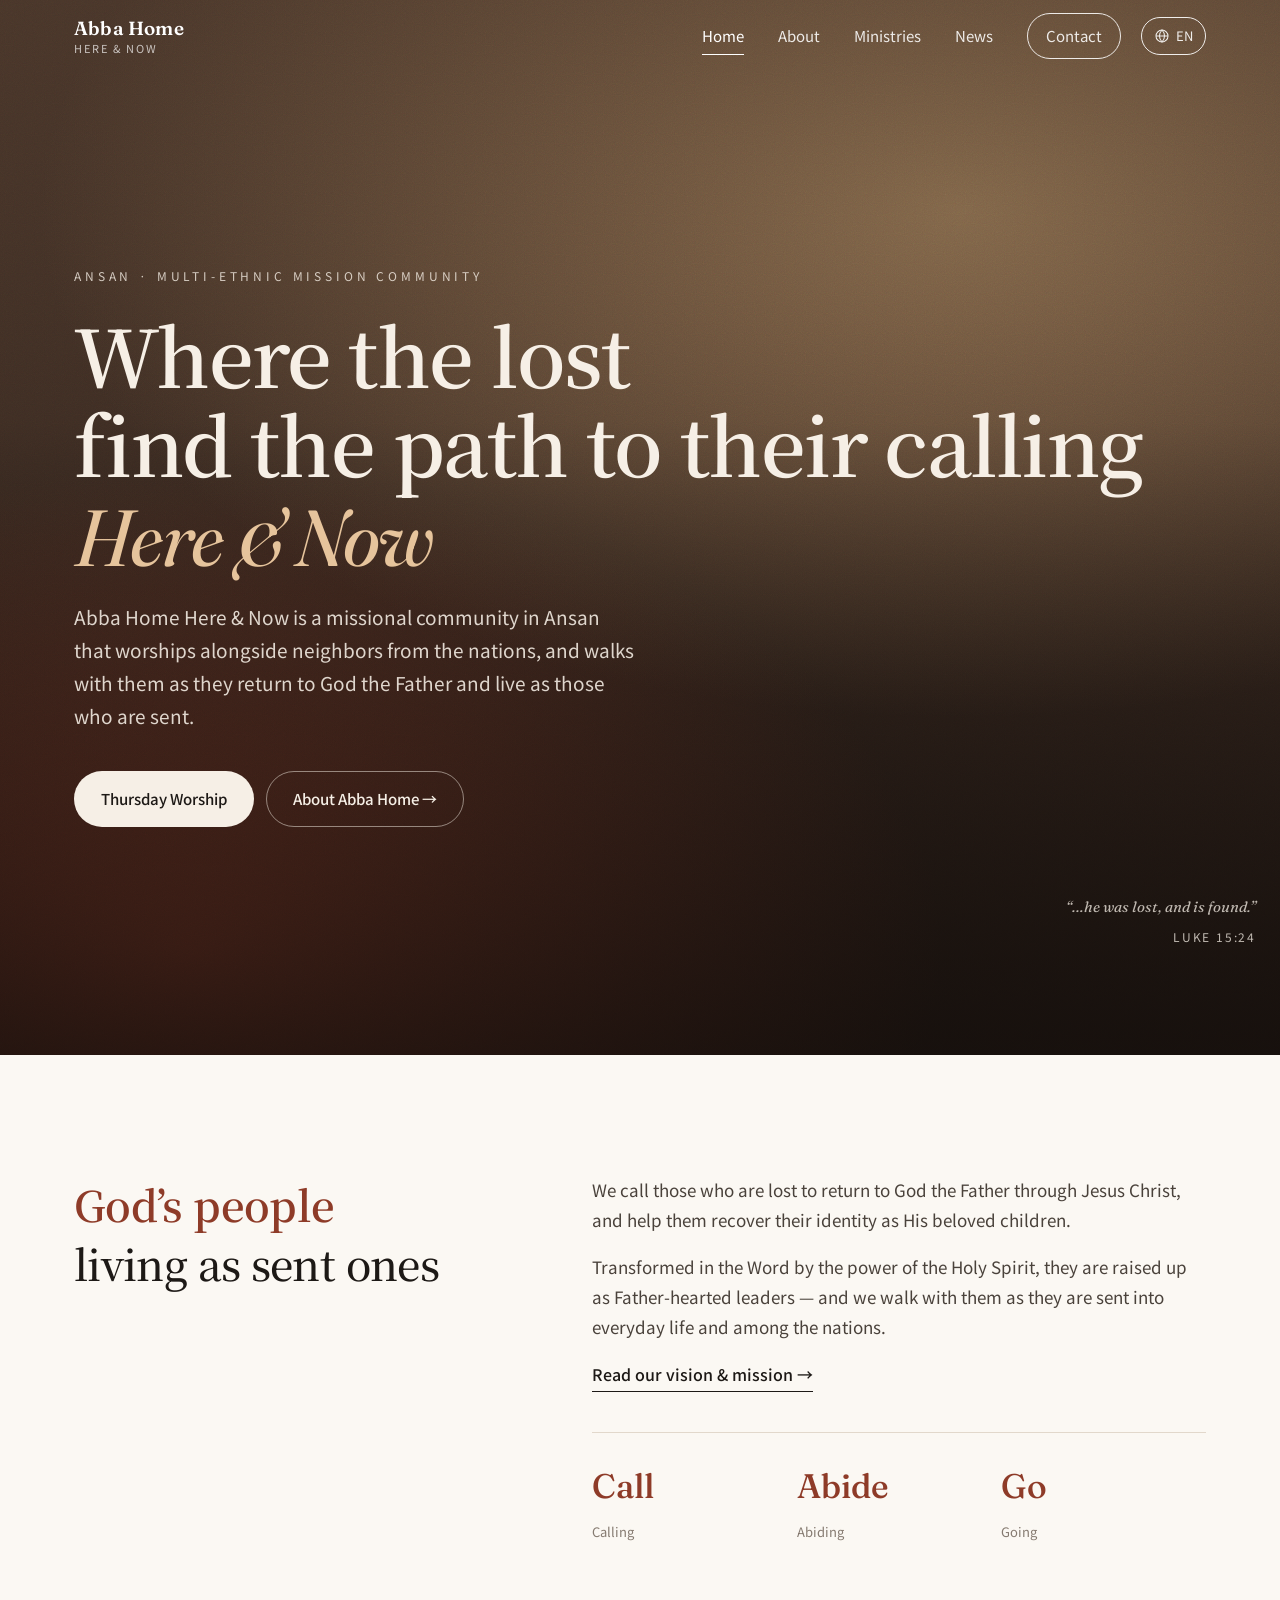
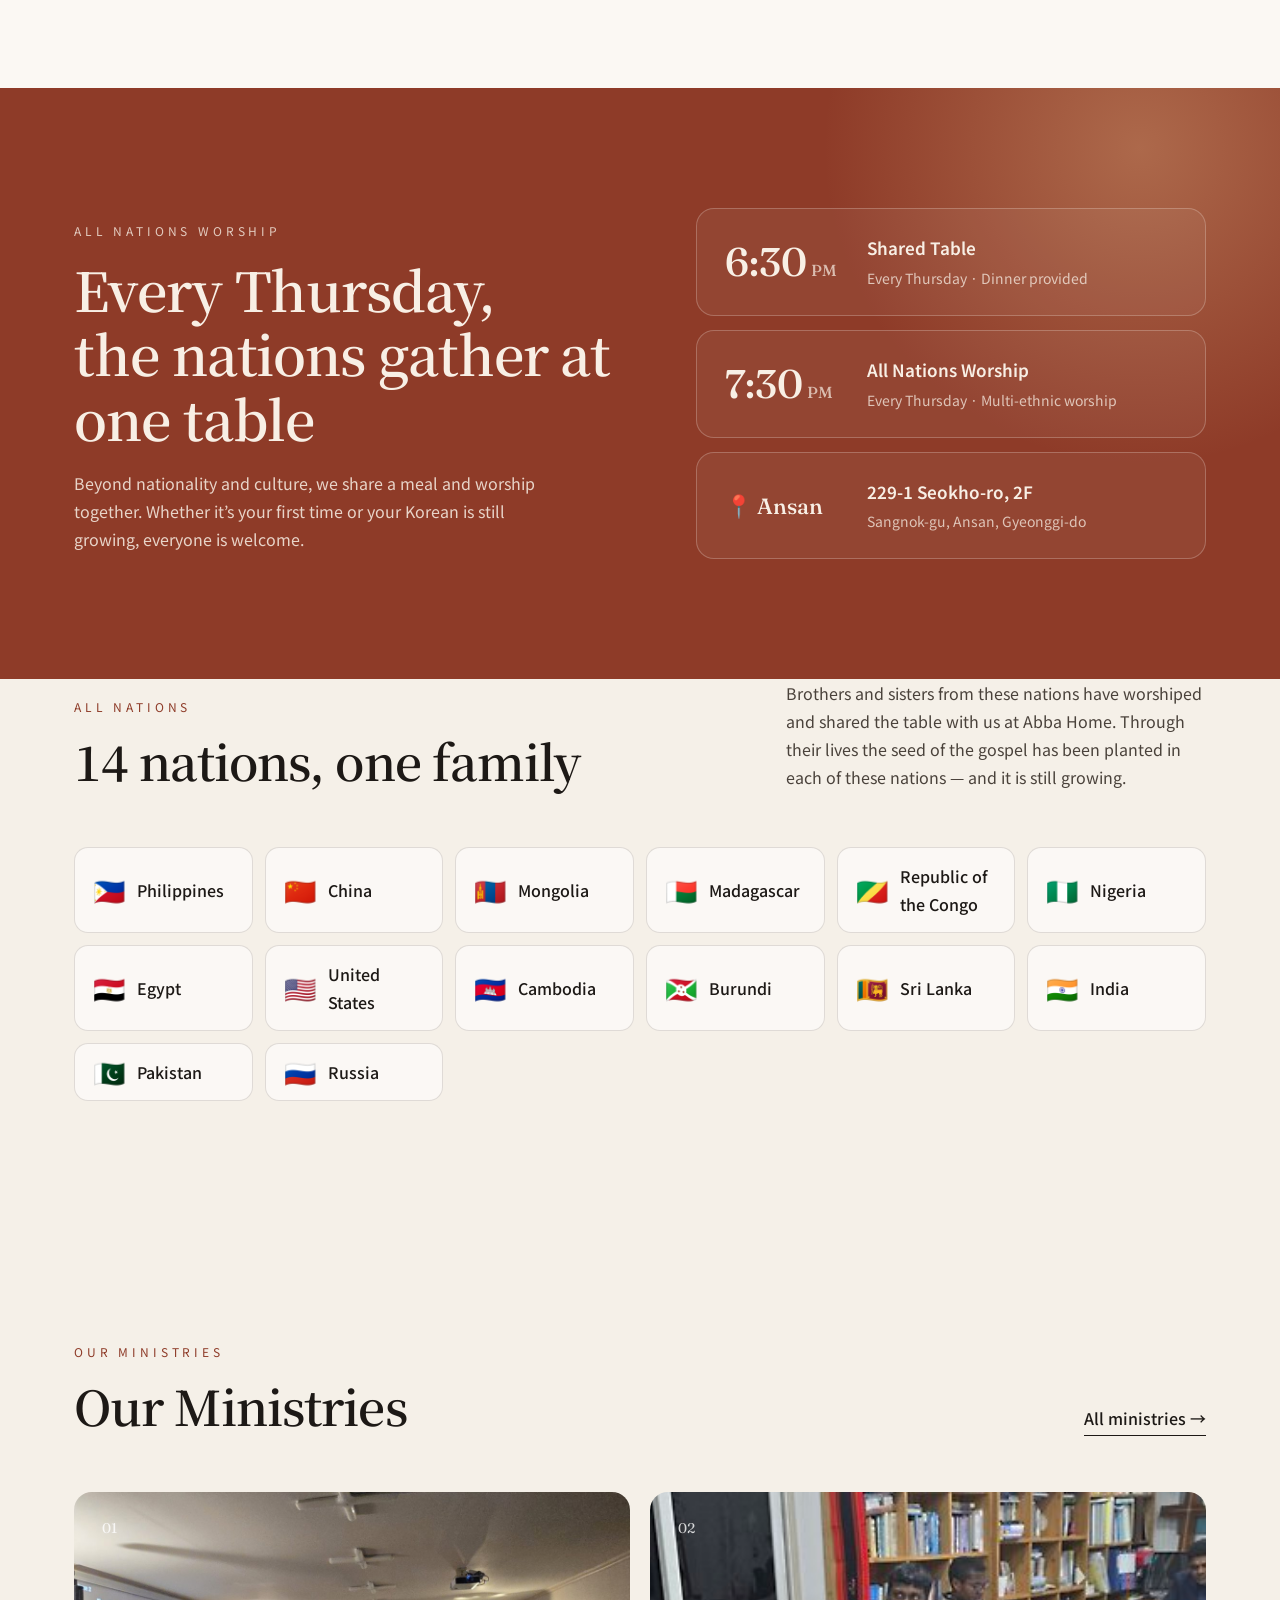
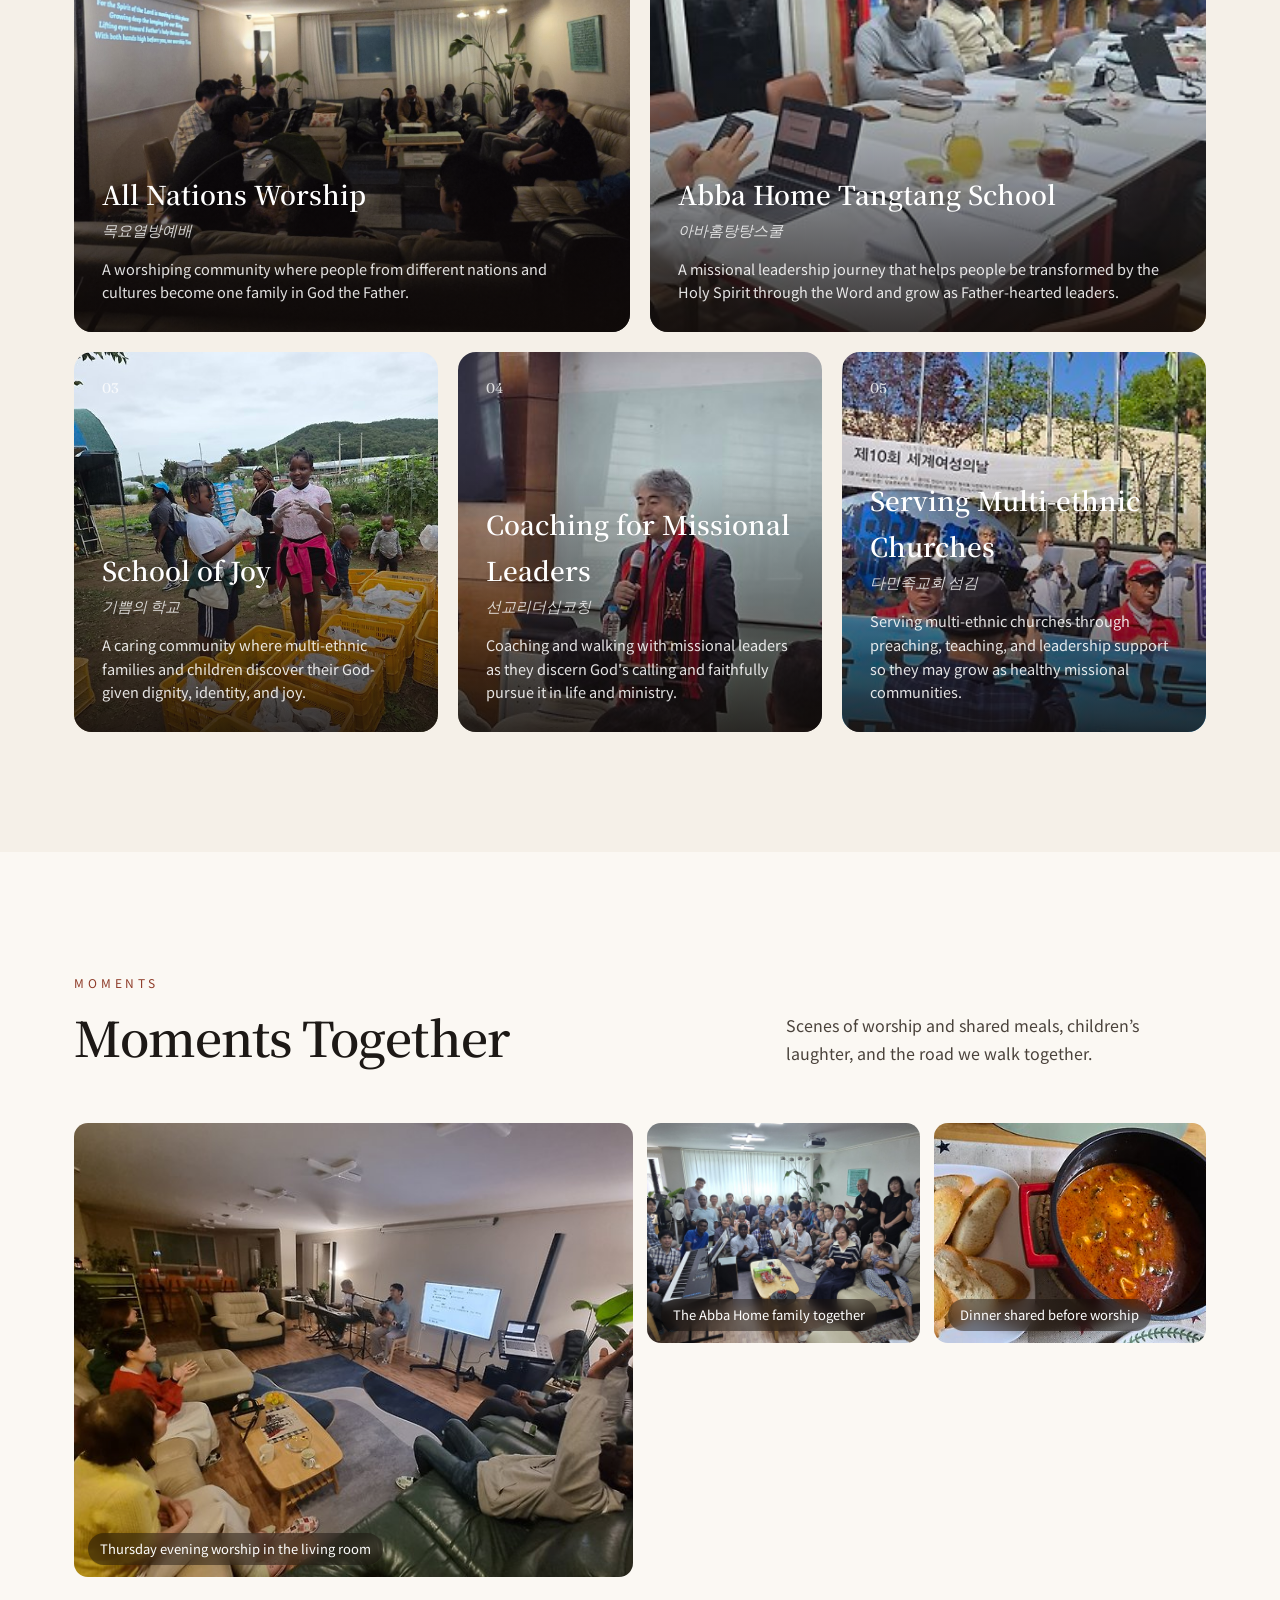
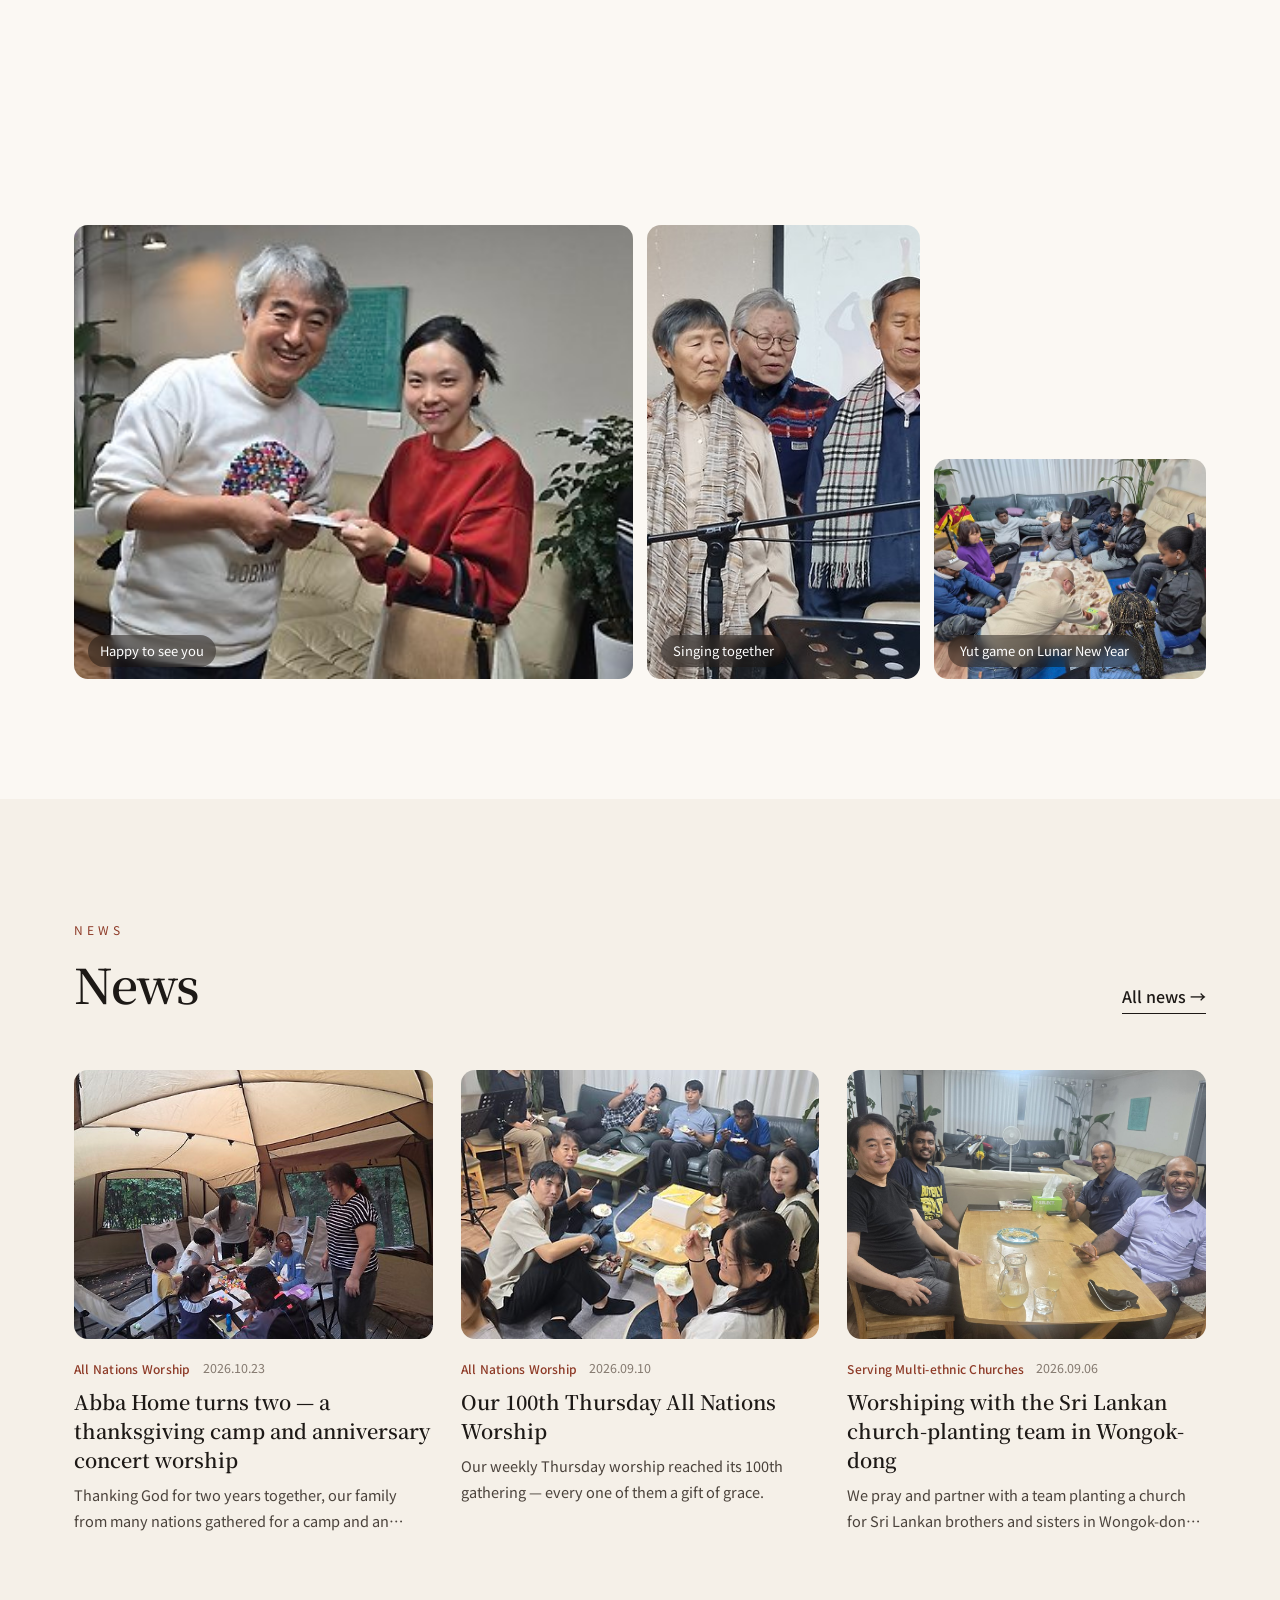
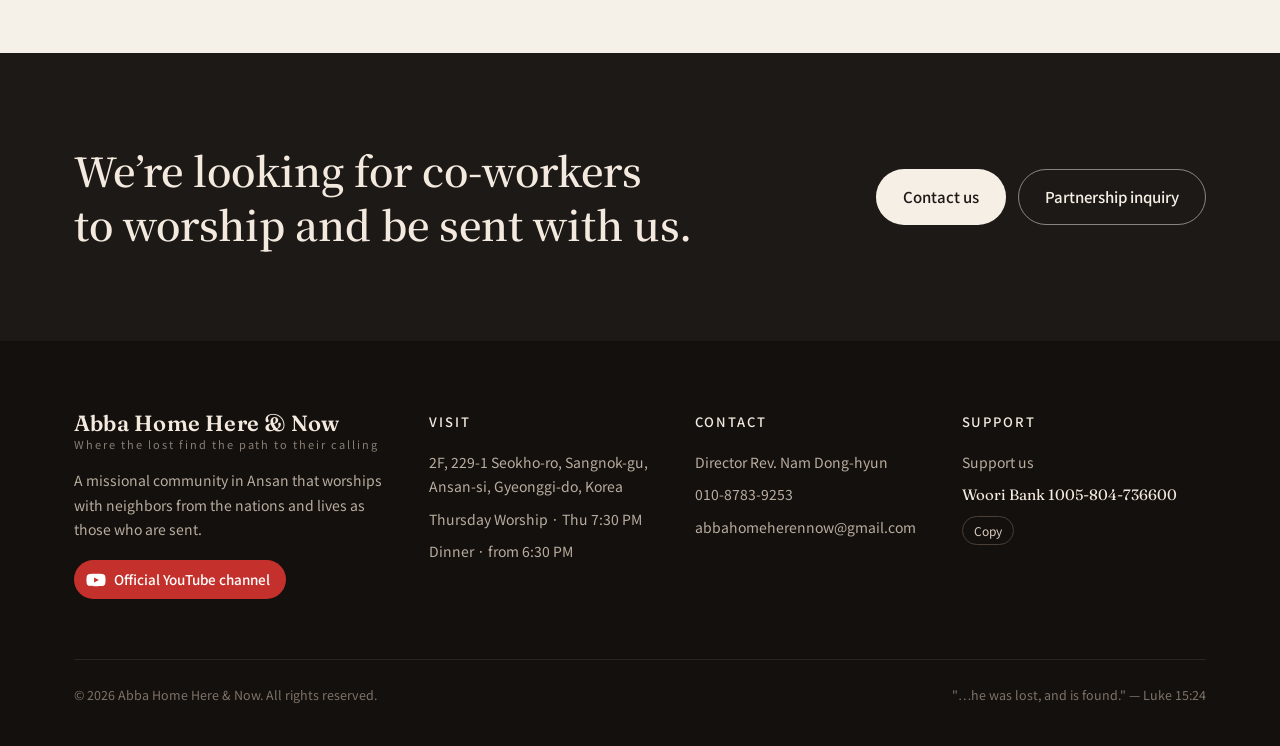
==== commit 9bf06bd4: "유튜브 버튼·함께한 나라·대표 사진·남전도회 연합예배·스리랑카 사진 추가" ====
--- a/index.html
+++ b/index.html
@@ -61,6 +61,15 @@
   </div>
 </section>
 
+<section class="nations-sec">
+  <div class="wrap">
+    <div class="sec-head">
+      <div><span class="eyebrow">All Nations</span><h2 data-i18n="home.nat.h2"><span id="nation-count">14</span>개 나라, 한 가족</h2></div>
+      <p data-i18n="home.nat.p">지금까지 이 나라들에서 온 형제자매들이 아바홈에서 함께 예배하고 식탁을 나누었습니다. 그들의 삶을 통해 각 나라에 복음의 씨앗이 심겼고, 지금도 자라고 있습니다.</p>
+    </div>
+    <ul class="nations" id="nations"></ul>
+  </div>
+</section>
 <section>
   <div class="wrap">
     <div class="sec-head">
--- a/style.css
+++ b/style.css
@@ -262,7 +262,7 @@
 
 /* footer */
 footer{background:#14100d;color:#b9ada0;padding:70px 0 40px;font-size:14px}
-.foot-grid{display:grid;grid-template-columns:1.5fr 1fr 1fr;gap:50px}
+.foot-grid{display:grid;grid-template-columns:1.4fr 1fr 1fr 1.1fr;gap:44px}
 .foot-grid .brand b{color:#f3e9de;font-size:22px}
 .foot-grid .brand small{color:#b9ada0}
 .foot-grid h5{color:#f3e9de;font-size:13px;letter-spacing:.15em;font-weight:500;margin-bottom:16px}
@@ -341,3 +341,20 @@
 html:lang(si) .hero h1,html:lang(si) .vision h2{font-size:clamp(32px,5.4vw,68px);line-height:1.3}
 html:lang(fr) .hero h1,html:lang(en) .hero h1{font-size:clamp(38px,6.2vw,84px)}
 @media (max-width:760px){.menu{margin-left:0}.lang{margin-left:auto}.lang-btn{padding:6px 10px}}
+
+.foot-acct{display:flex;flex-wrap:wrap;align-items:center;gap:8px;color:#f3e9de;font-family:var(--en);font-size:15px}
+.foot-copy{background:none;border:1px solid #4a3f37;color:#d8cbbd;border-radius:99px;padding:3px 11px;font-size:12px;font-family:var(--sans)}
+.foot-copy:hover{border-color:#f3e9de;color:#fff}
+@media (max-width:960px) and (min-width:761px){.foot-grid{grid-template-columns:1fr 1fr}}
+
+/* footer youtube */
+.foot-yt{display:inline-flex;align-items:center;gap:8px;margin-top:18px;padding:8px 16px 8px 12px;border-radius:99px;background:#c4302b;color:#fff;font-size:13.5px;font-weight:500;transition:background .2s}
+.foot-yt:hover{background:#e0362f;color:#fff}
+.foot-yt svg{width:20px;height:20px;fill:#fff;flex:none}
+
+/* nations */
+.nations-sec{padding-top:0}
+.nations{list-style:none;display:grid;grid-template-columns:repeat(auto-fill,minmax(170px,1fr));gap:12px}
+.nation{display:flex;align-items:center;gap:12px;padding:14px 18px;border:1px solid rgba(60,40,30,.14);border-radius:14px;background:rgba(255,255,255,.55);font-weight:500}
+.nation .flag{font-size:26px;line-height:1}
+@media (max-width:760px){.nations{grid-template-columns:repeat(2,1fr);gap:10px}.nation{padding:12px 14px}}
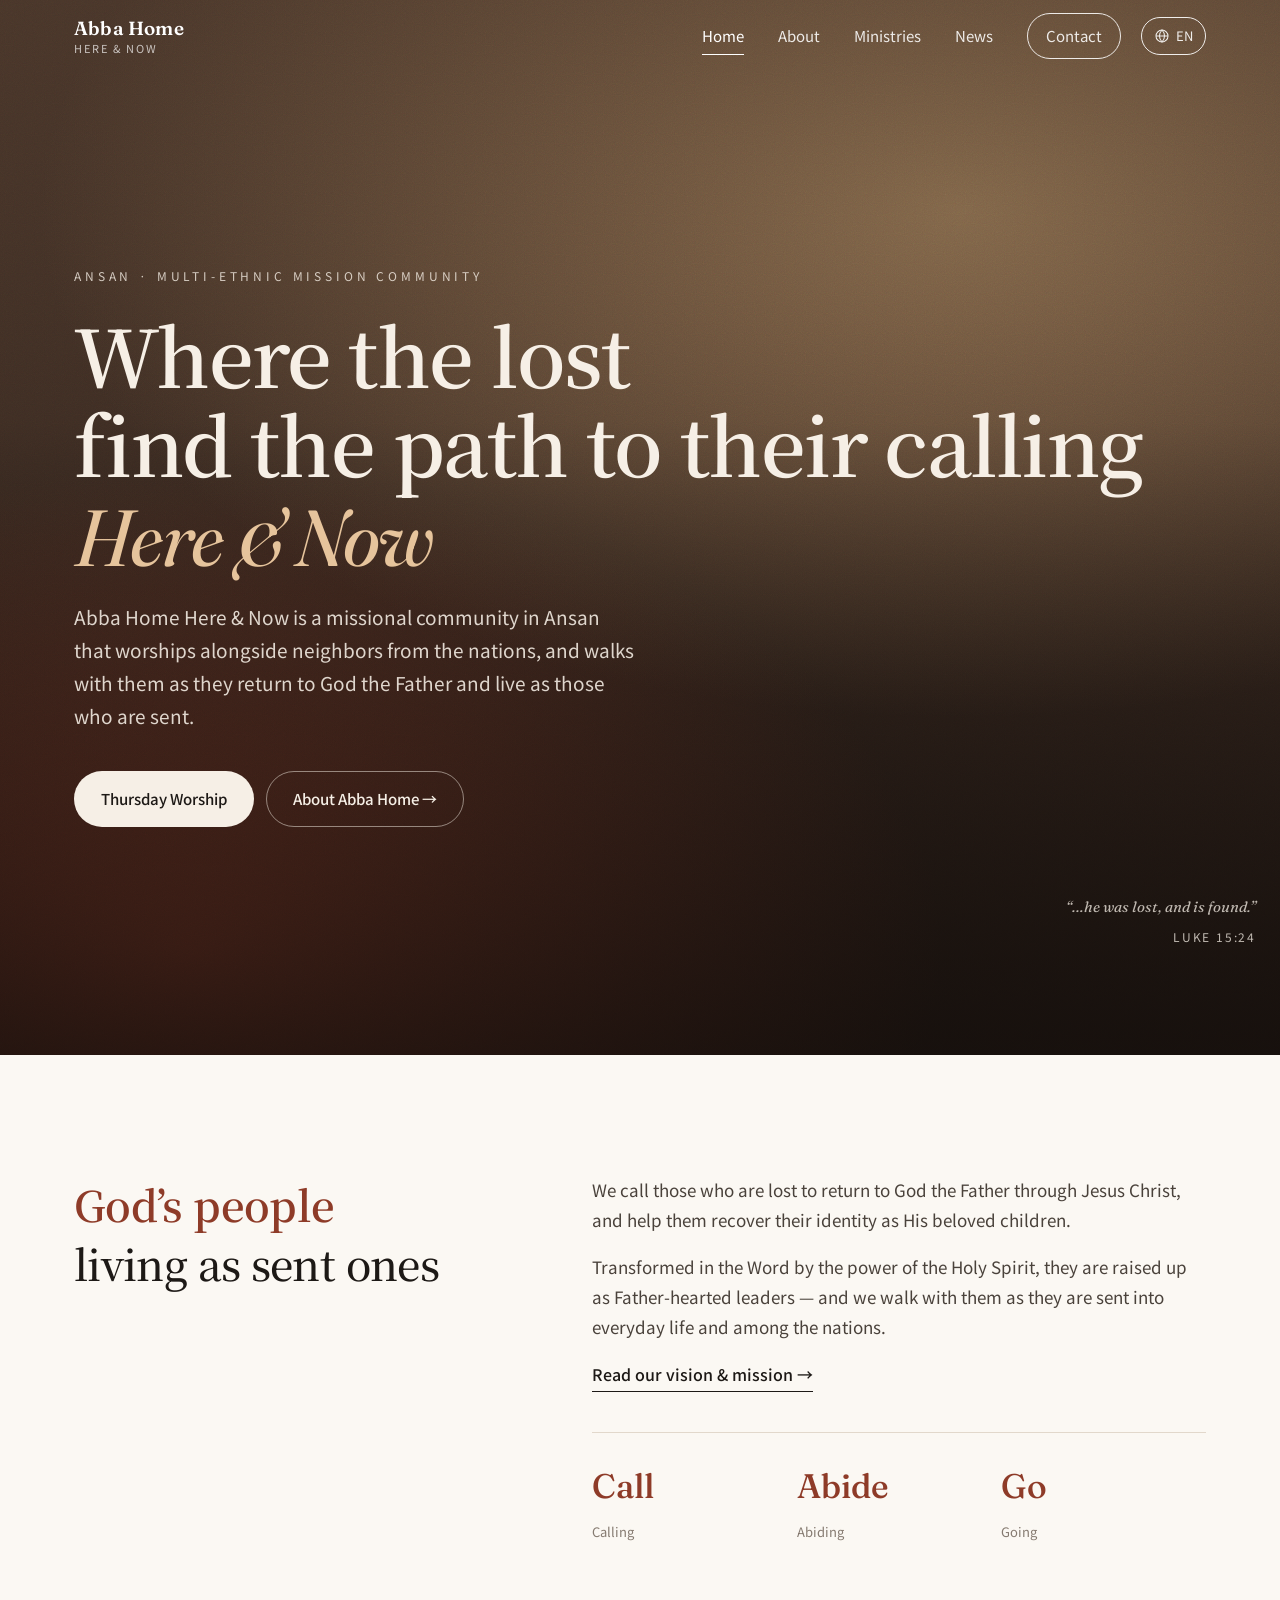
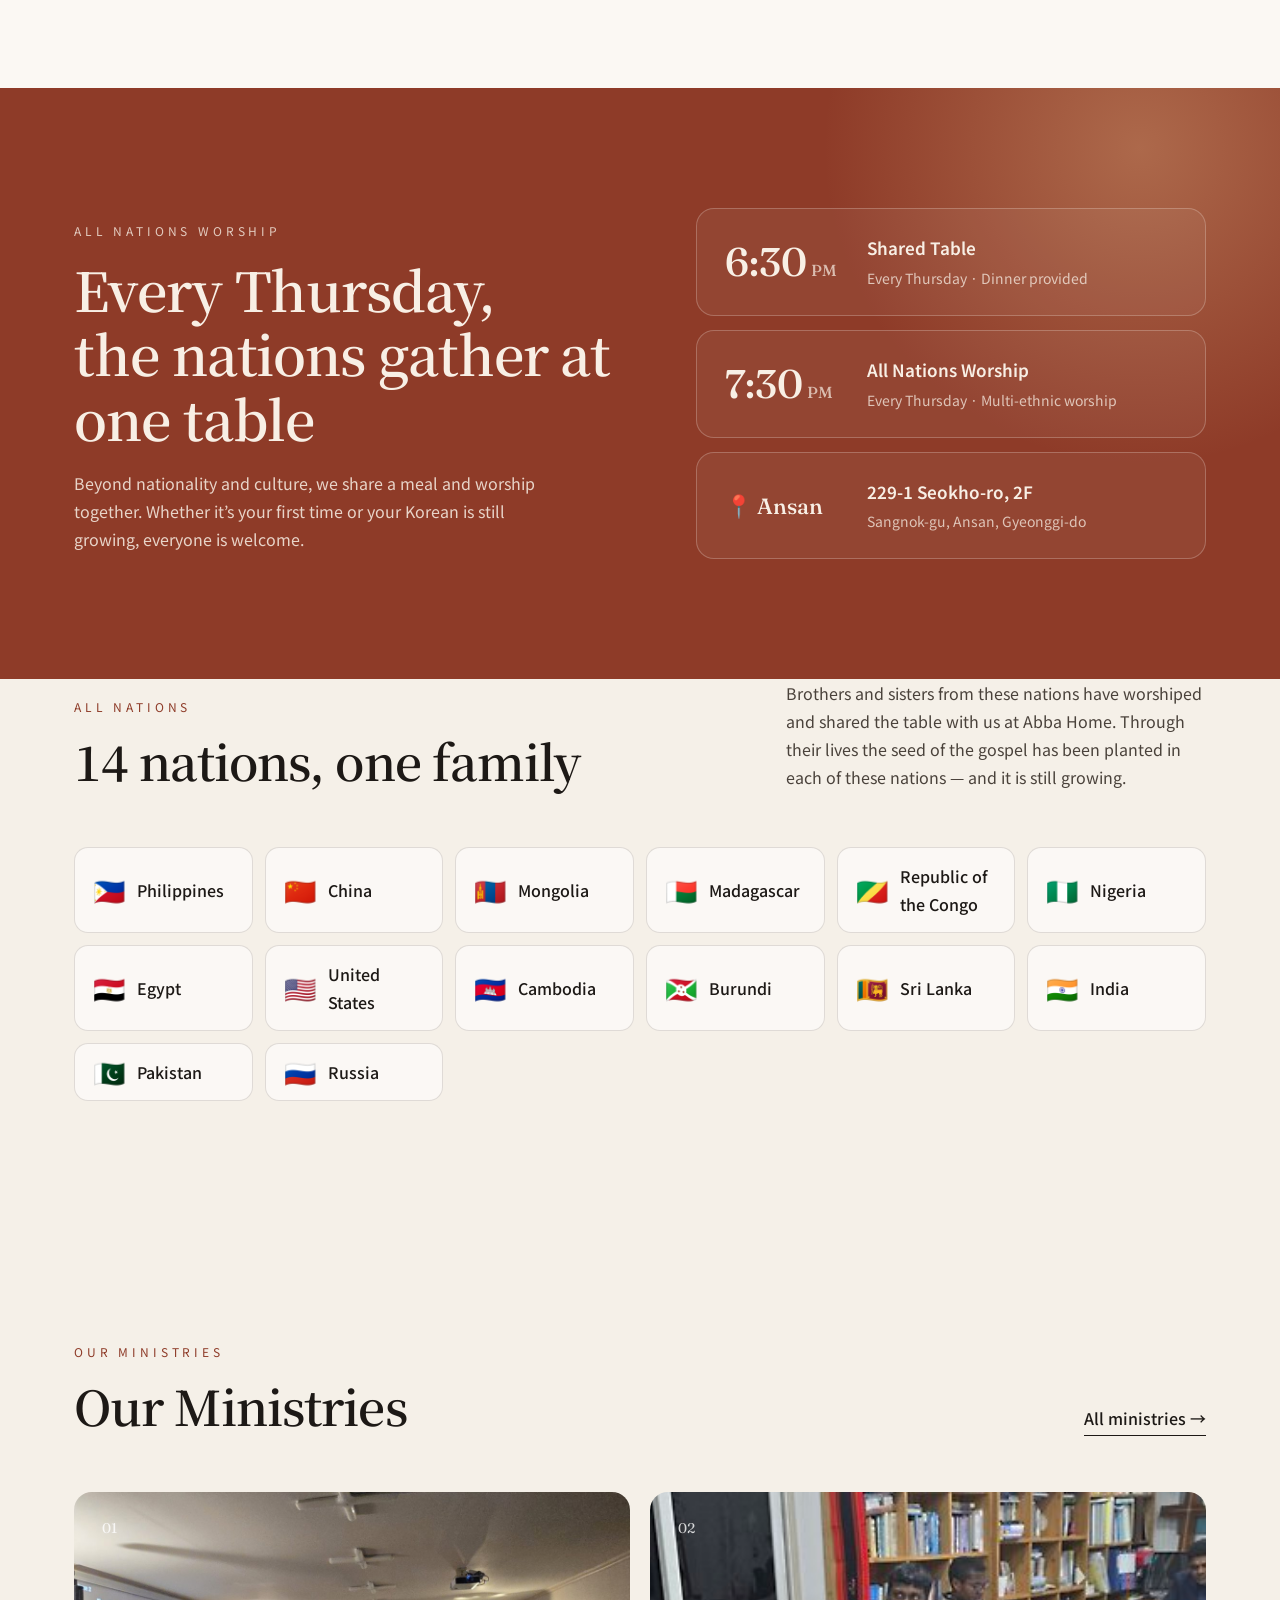
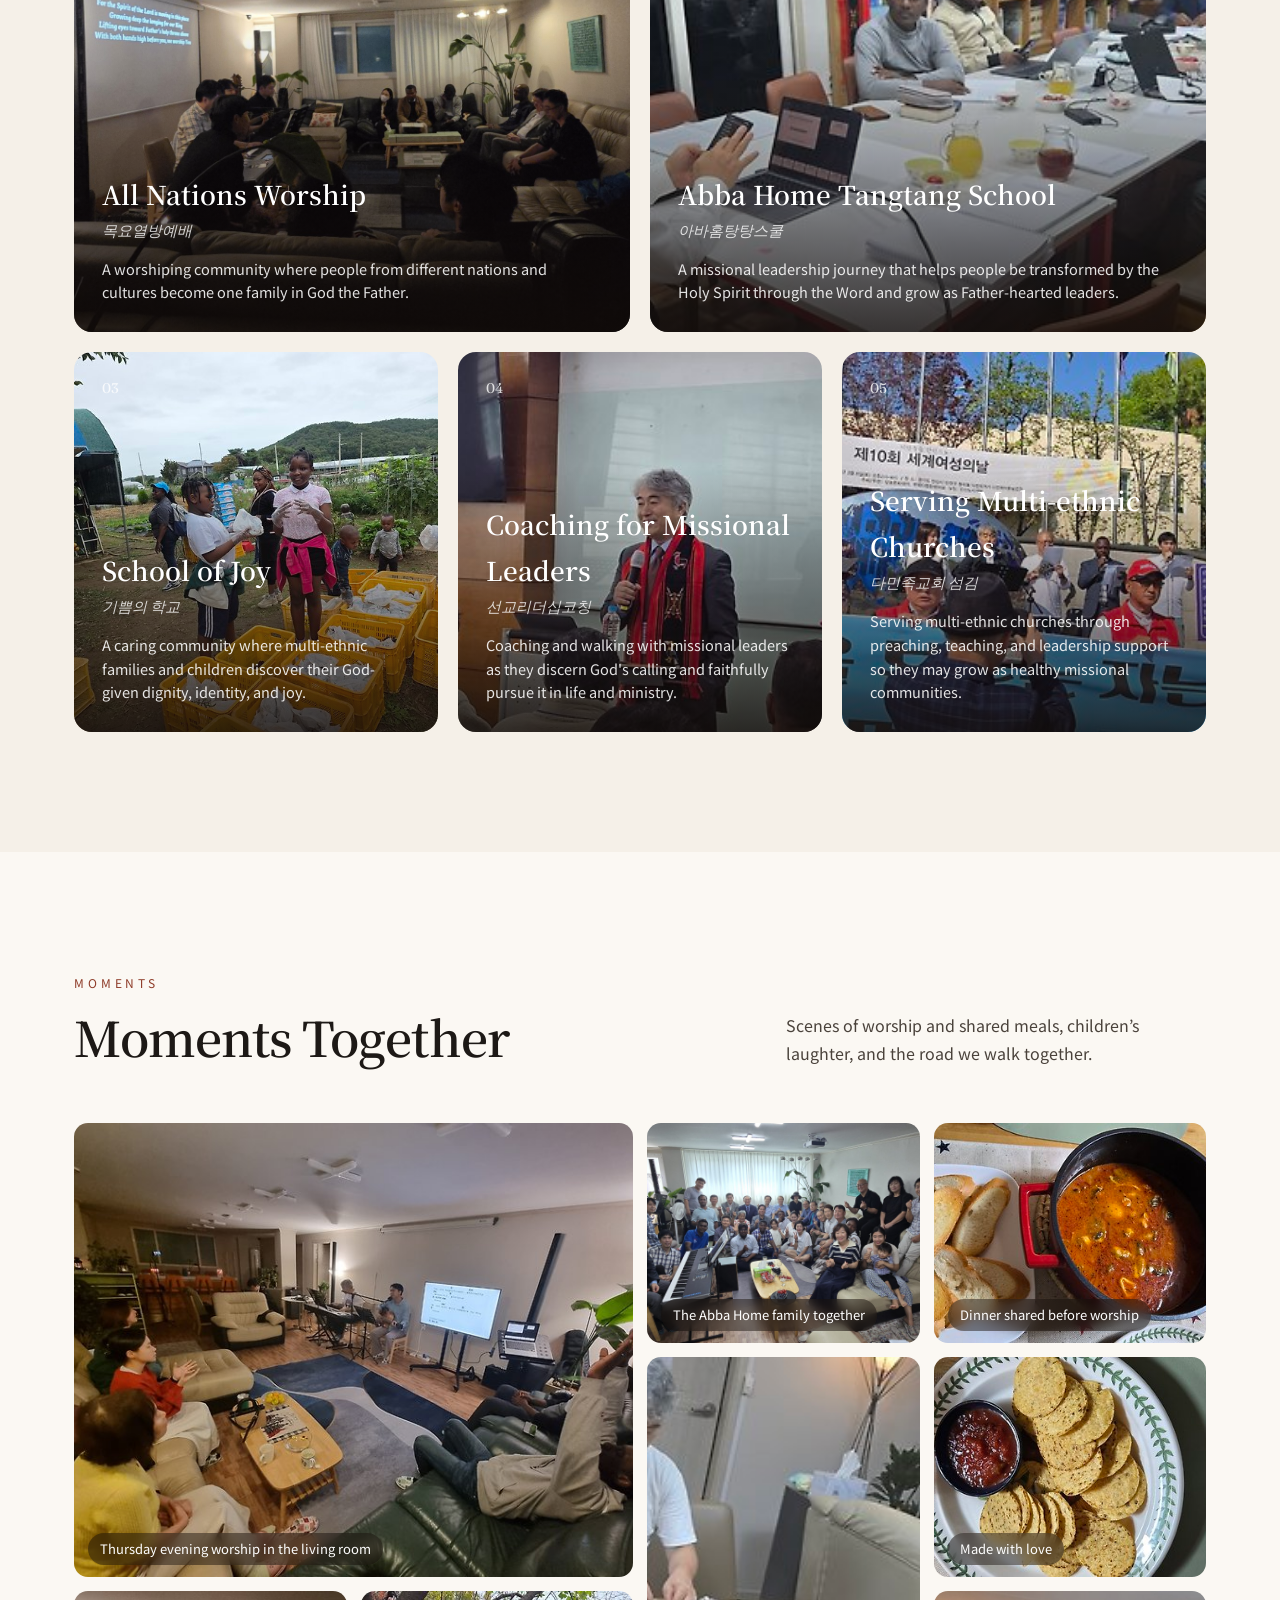
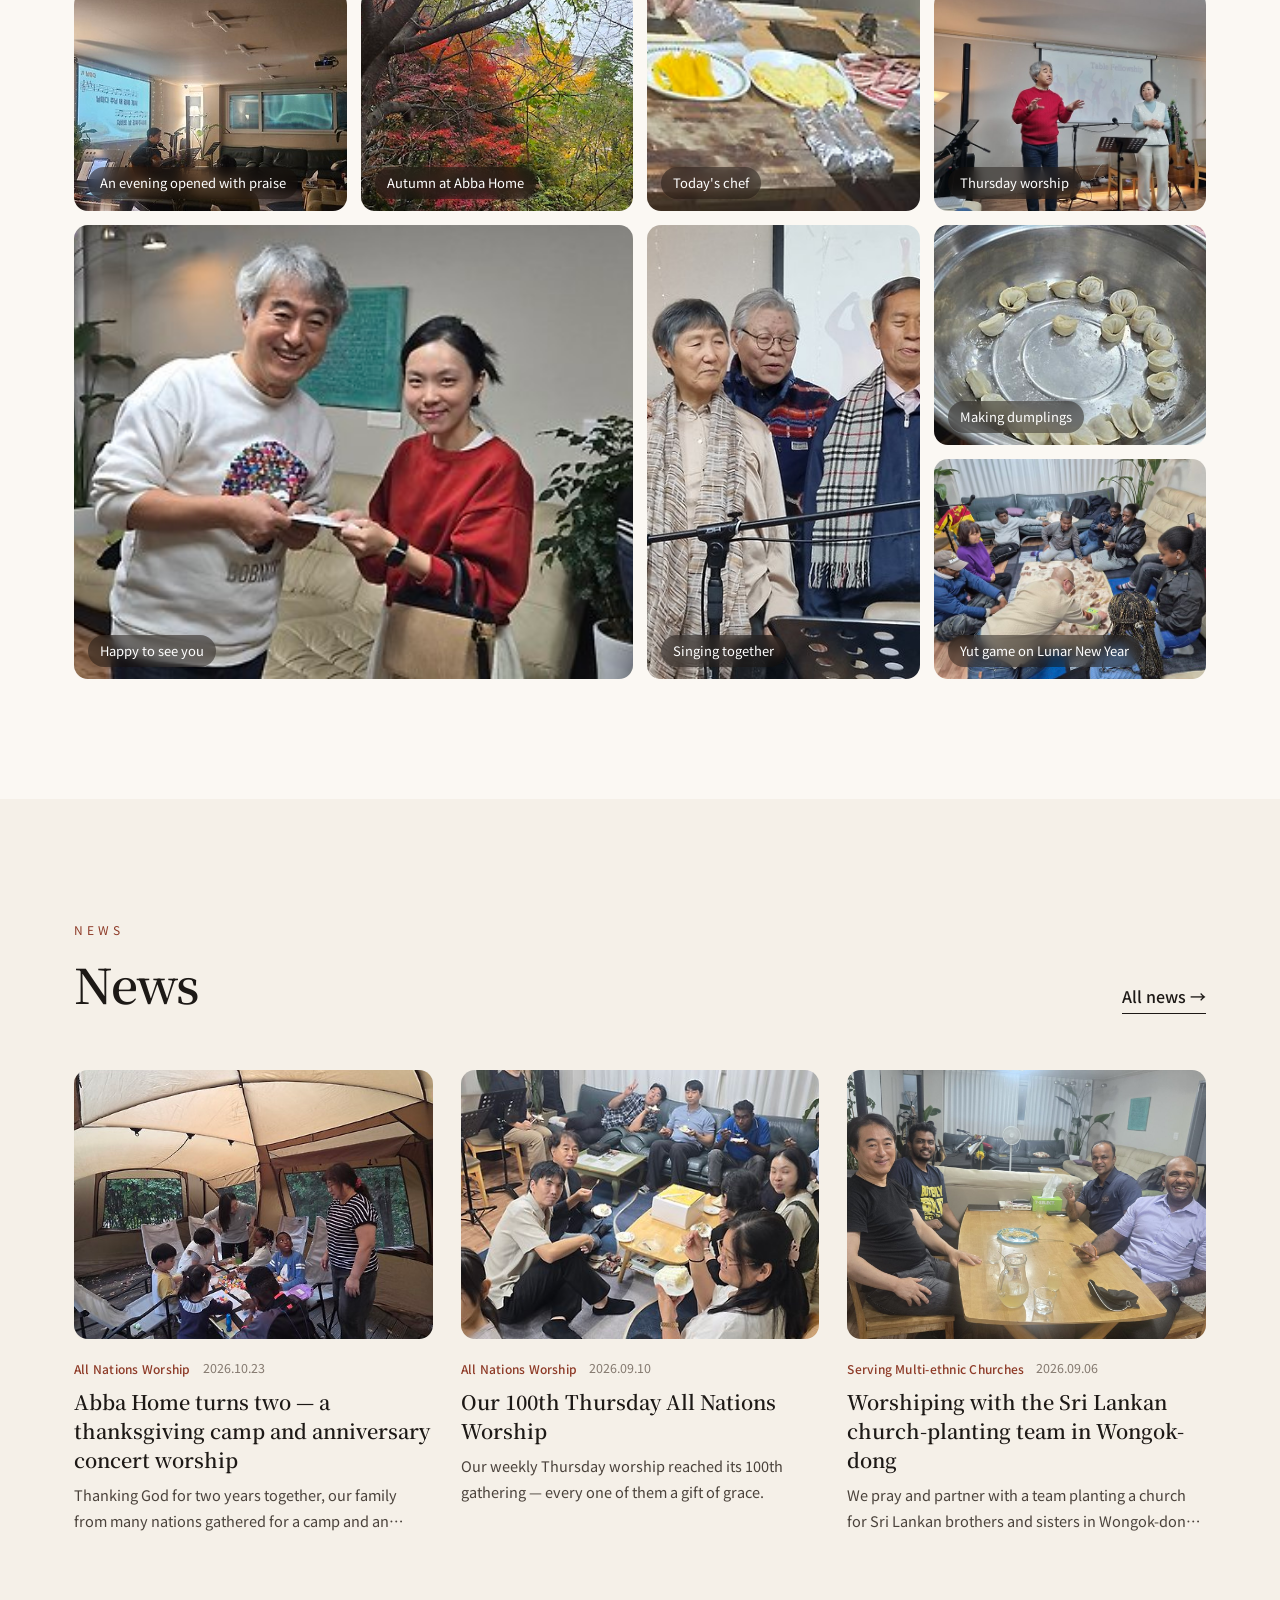
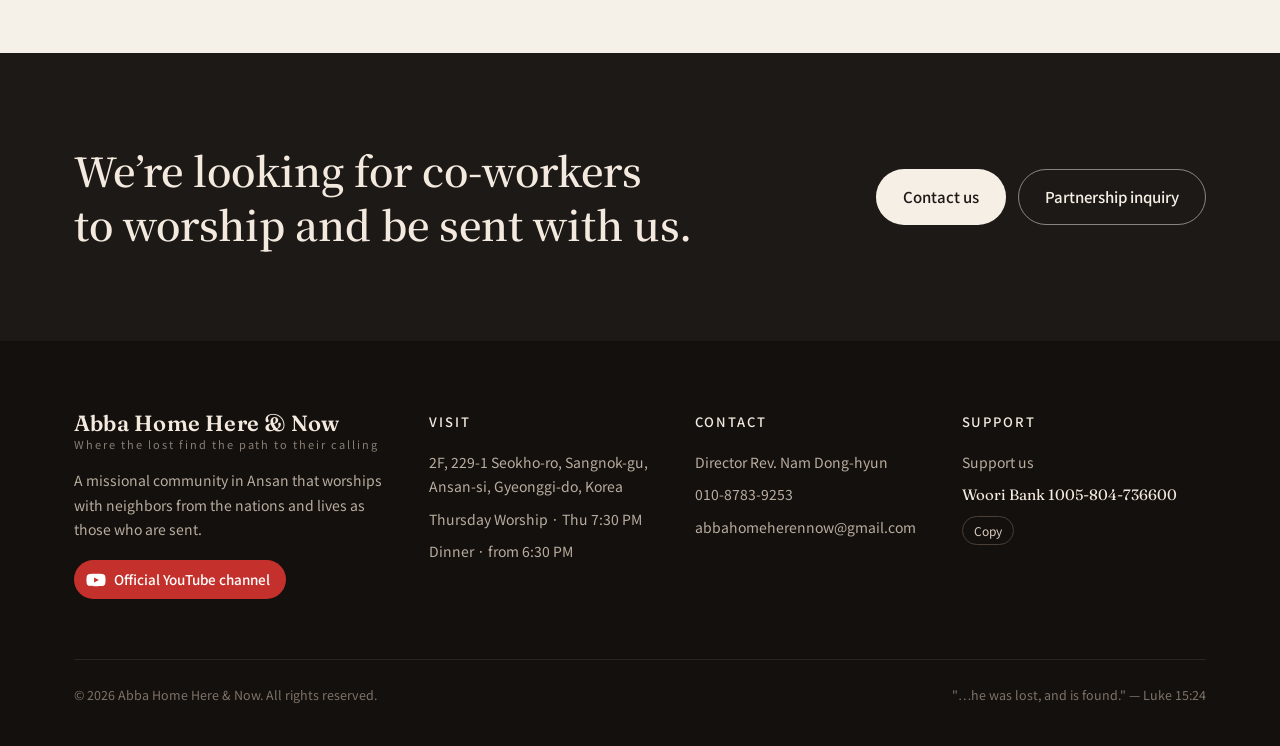
==== commit eab33d83: "네이버 서치어드바이저 사이트 소유확인 메타태그 추가" ====
--- a/index.html
+++ b/index.html
@@ -3,6 +3,7 @@
 <head>
 <meta charset="utf-8">
 <meta name="viewport" content="width=device-width,initial-scale=1">
+<meta name="naver-site-verification" content="30ec4f84dd4833ba811982bf33a9ece7be2a2110" />
 <title>아바홈히어랜나우 | Abba Home Here &amp; Now</title>
 <meta name="description" content="안산의 다문화 선교 공동체 아바홈히어랜나우 — 길 잃은 자들이 부르심의 길을 찾는 곳. 매주 목요일 오후 7:30 목요열방예배.">
 <meta property="og:title" content="Abba Home Here & Now · 아바홈히어랜나우">
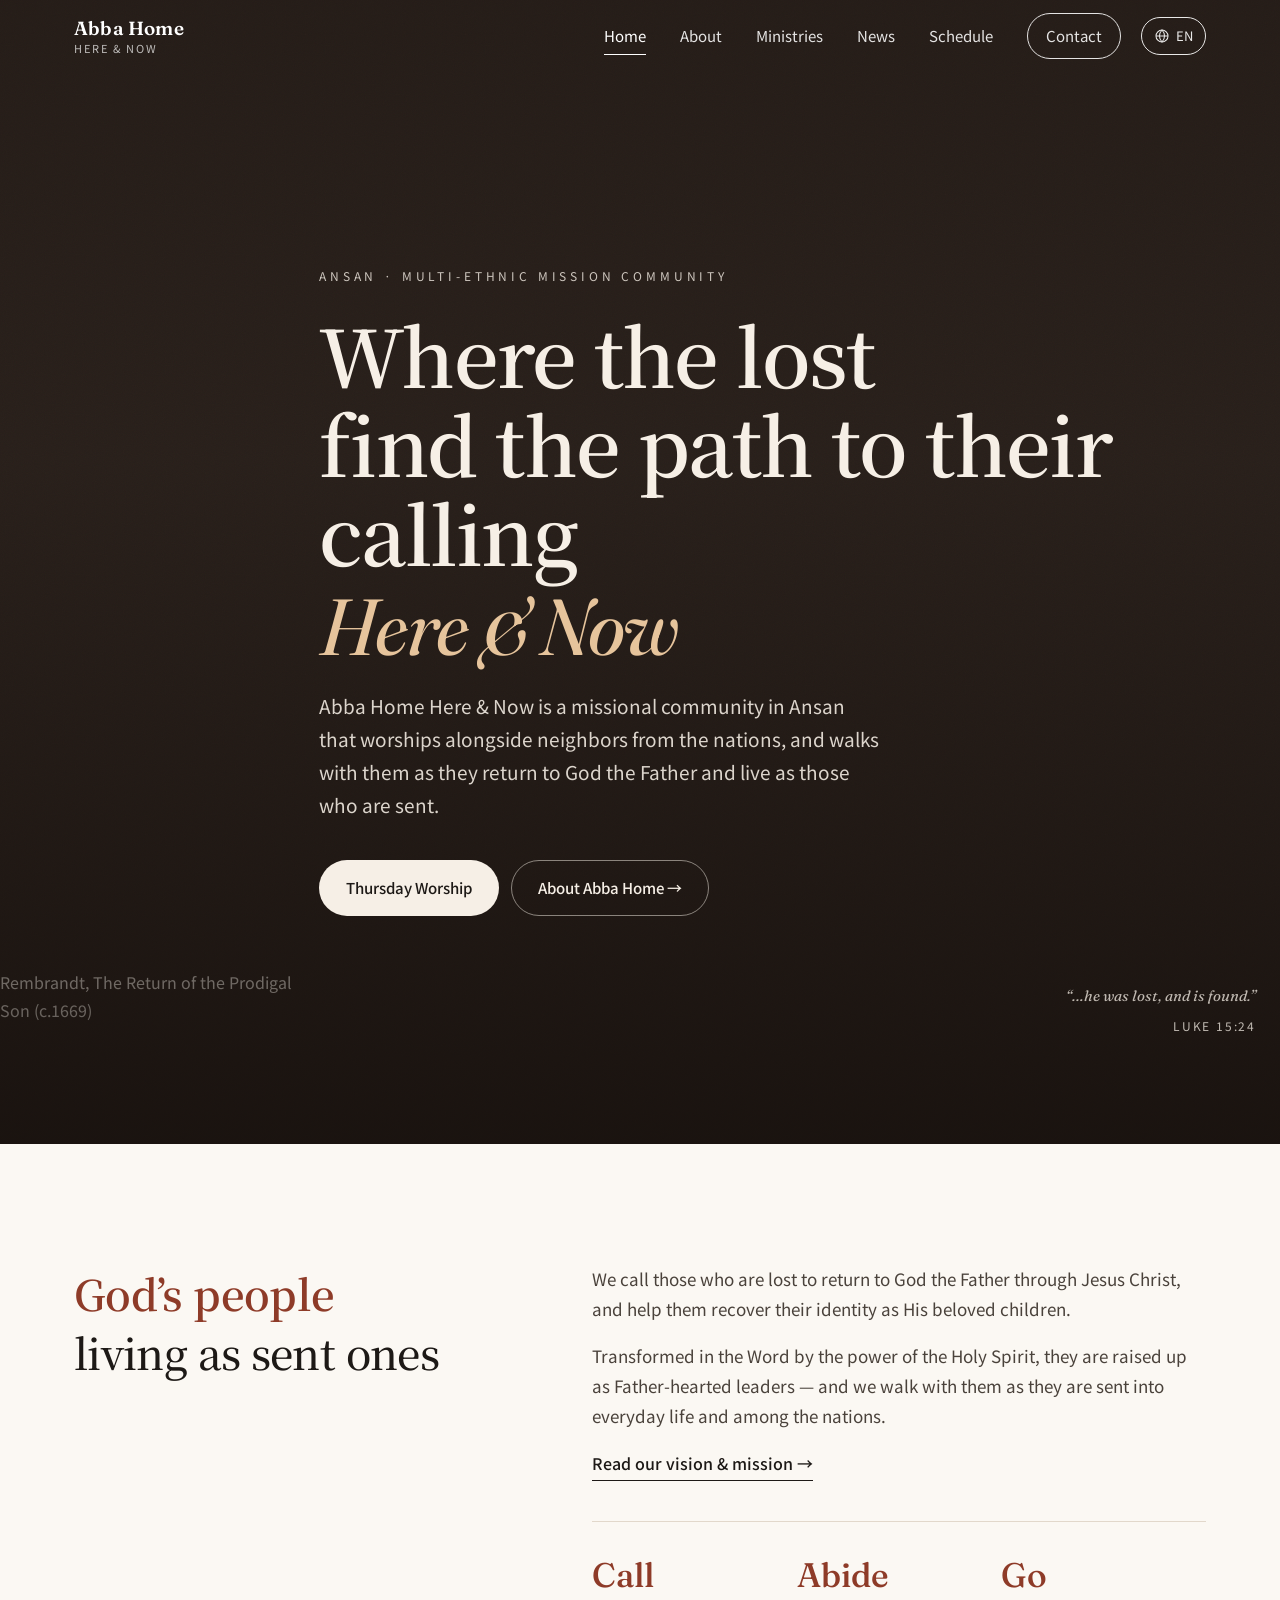
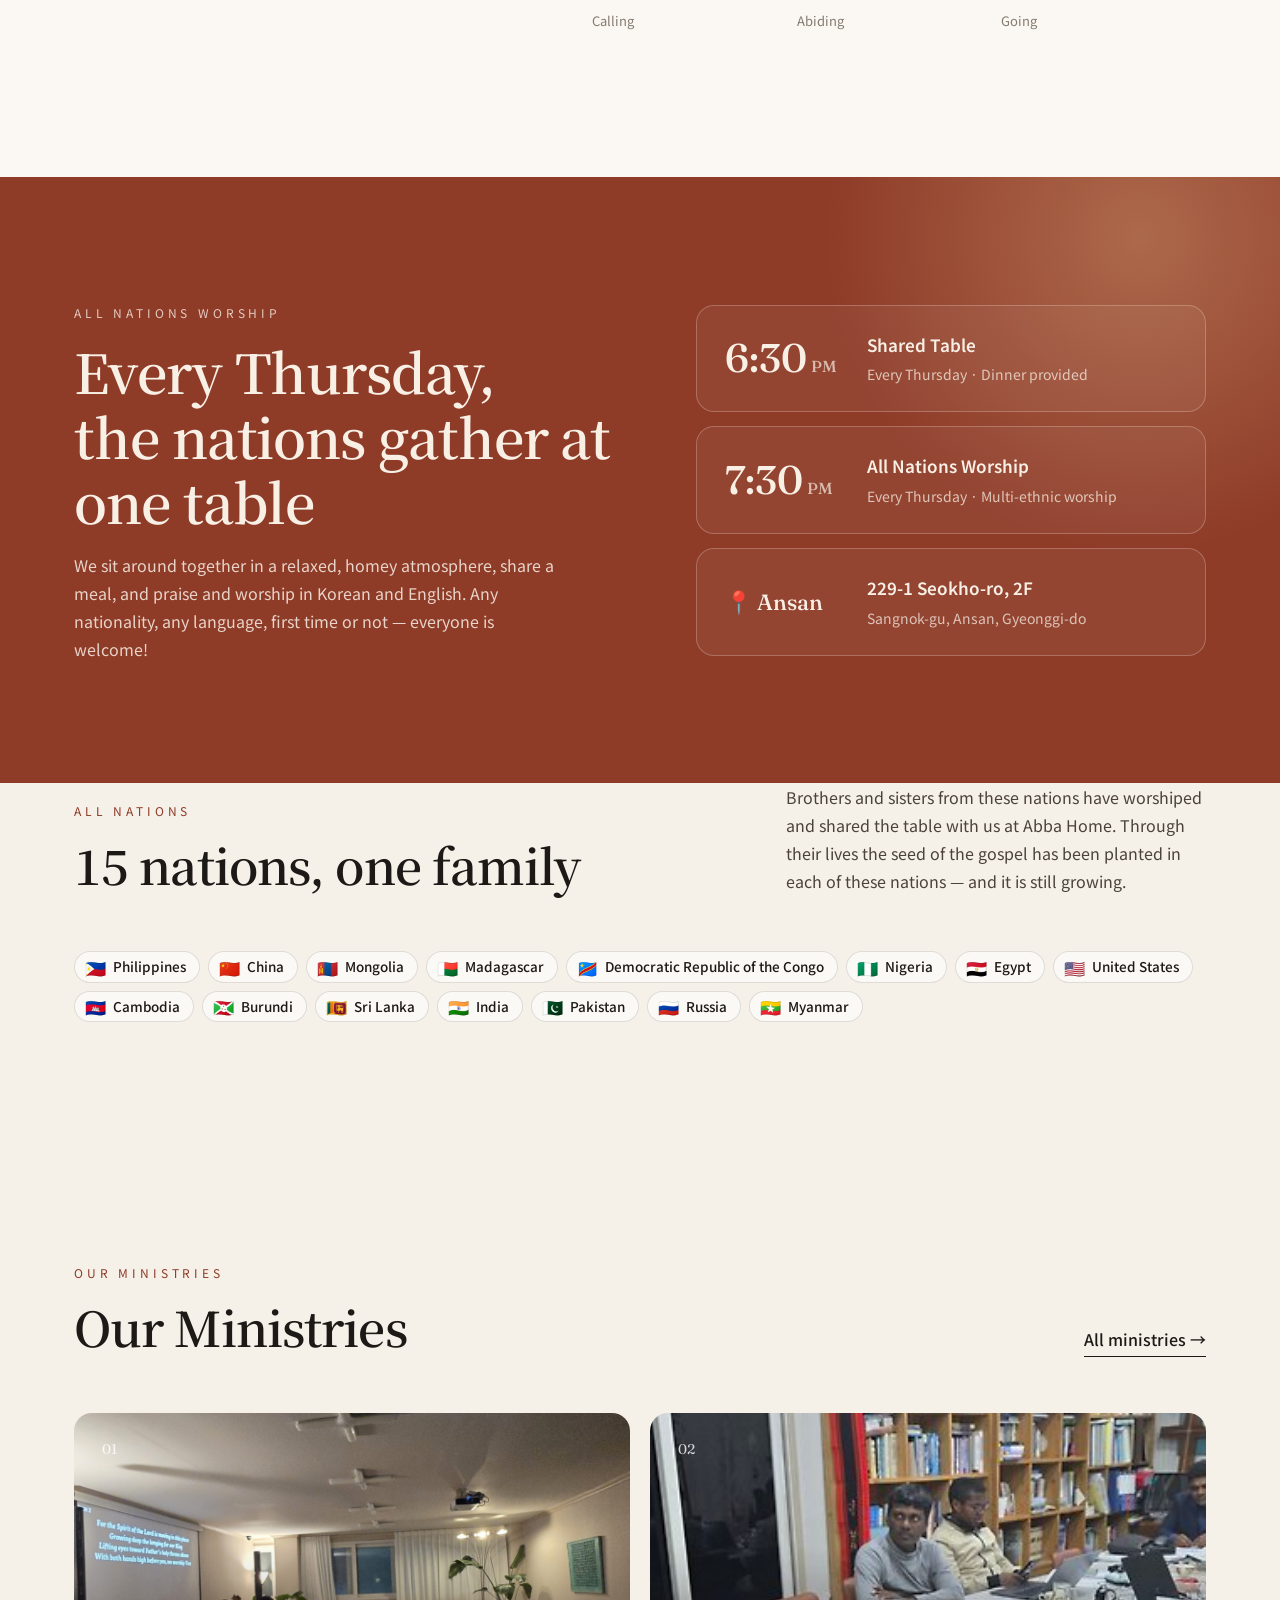
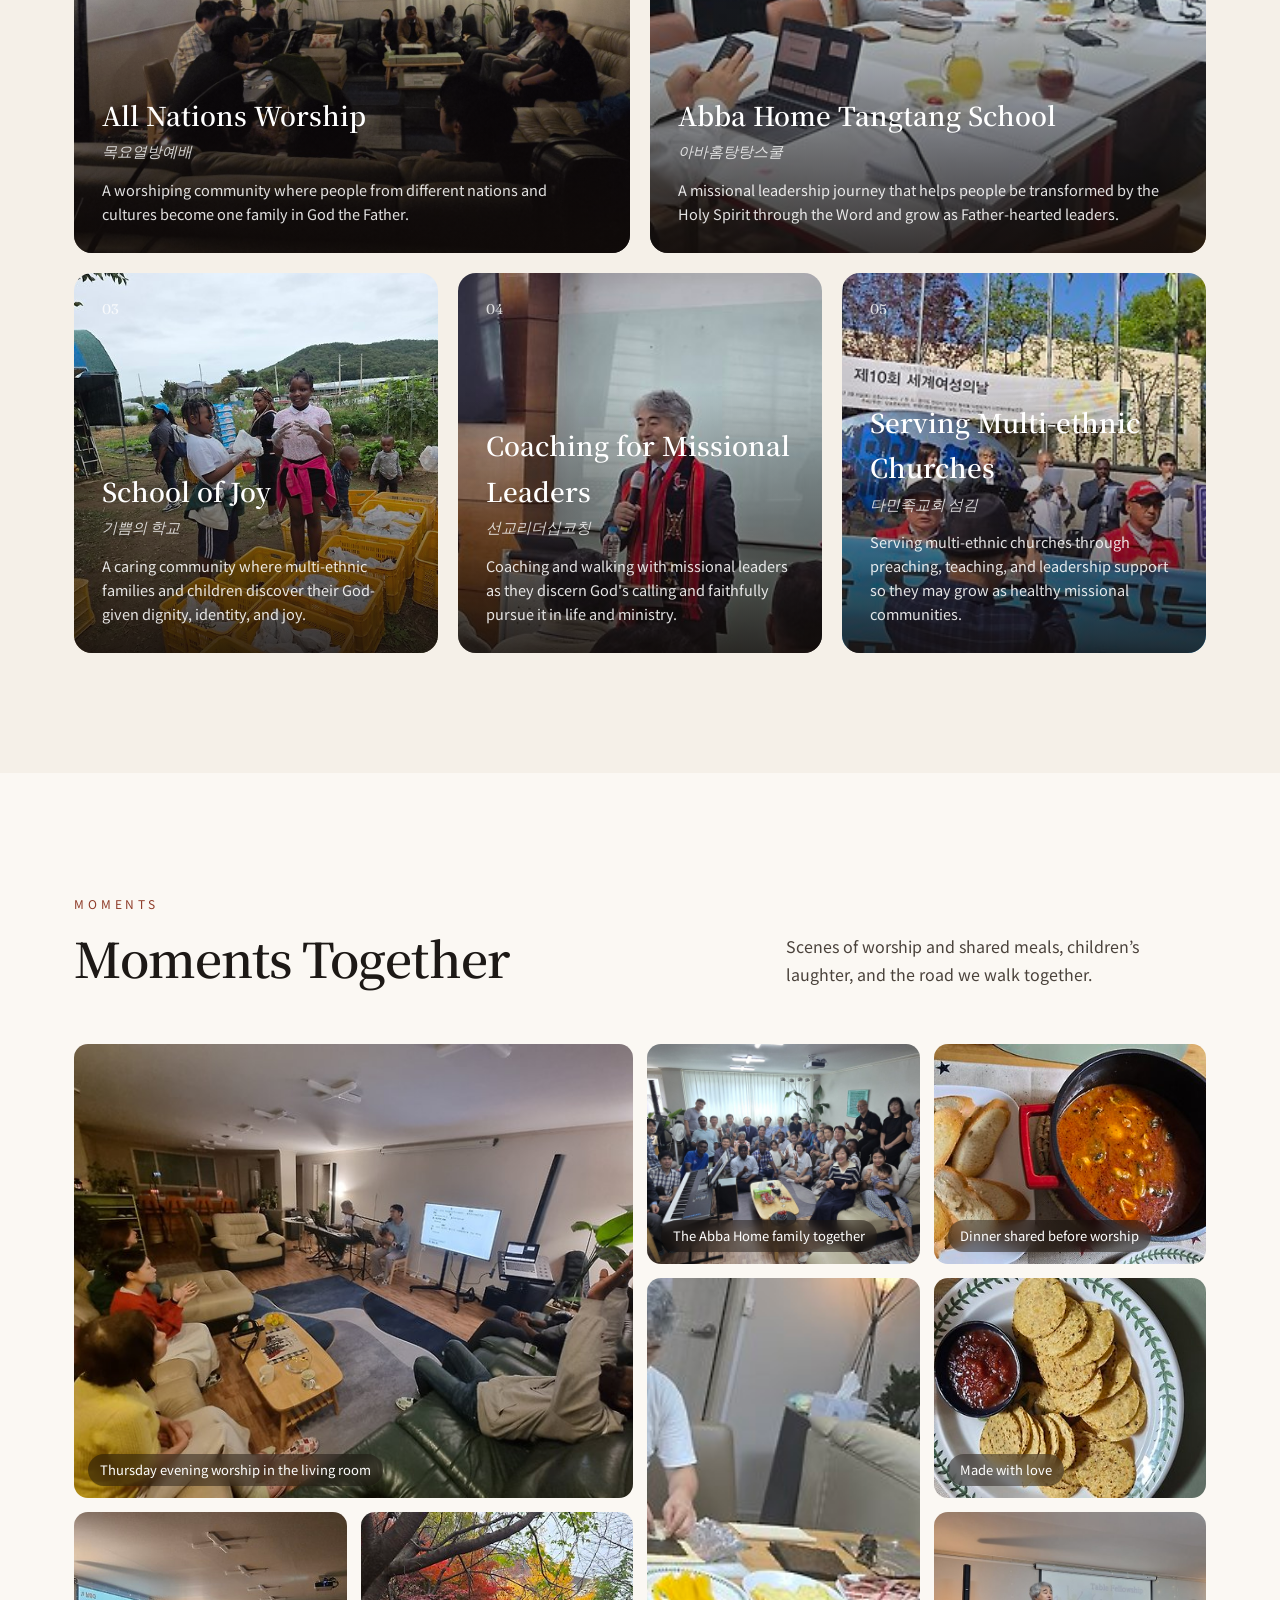
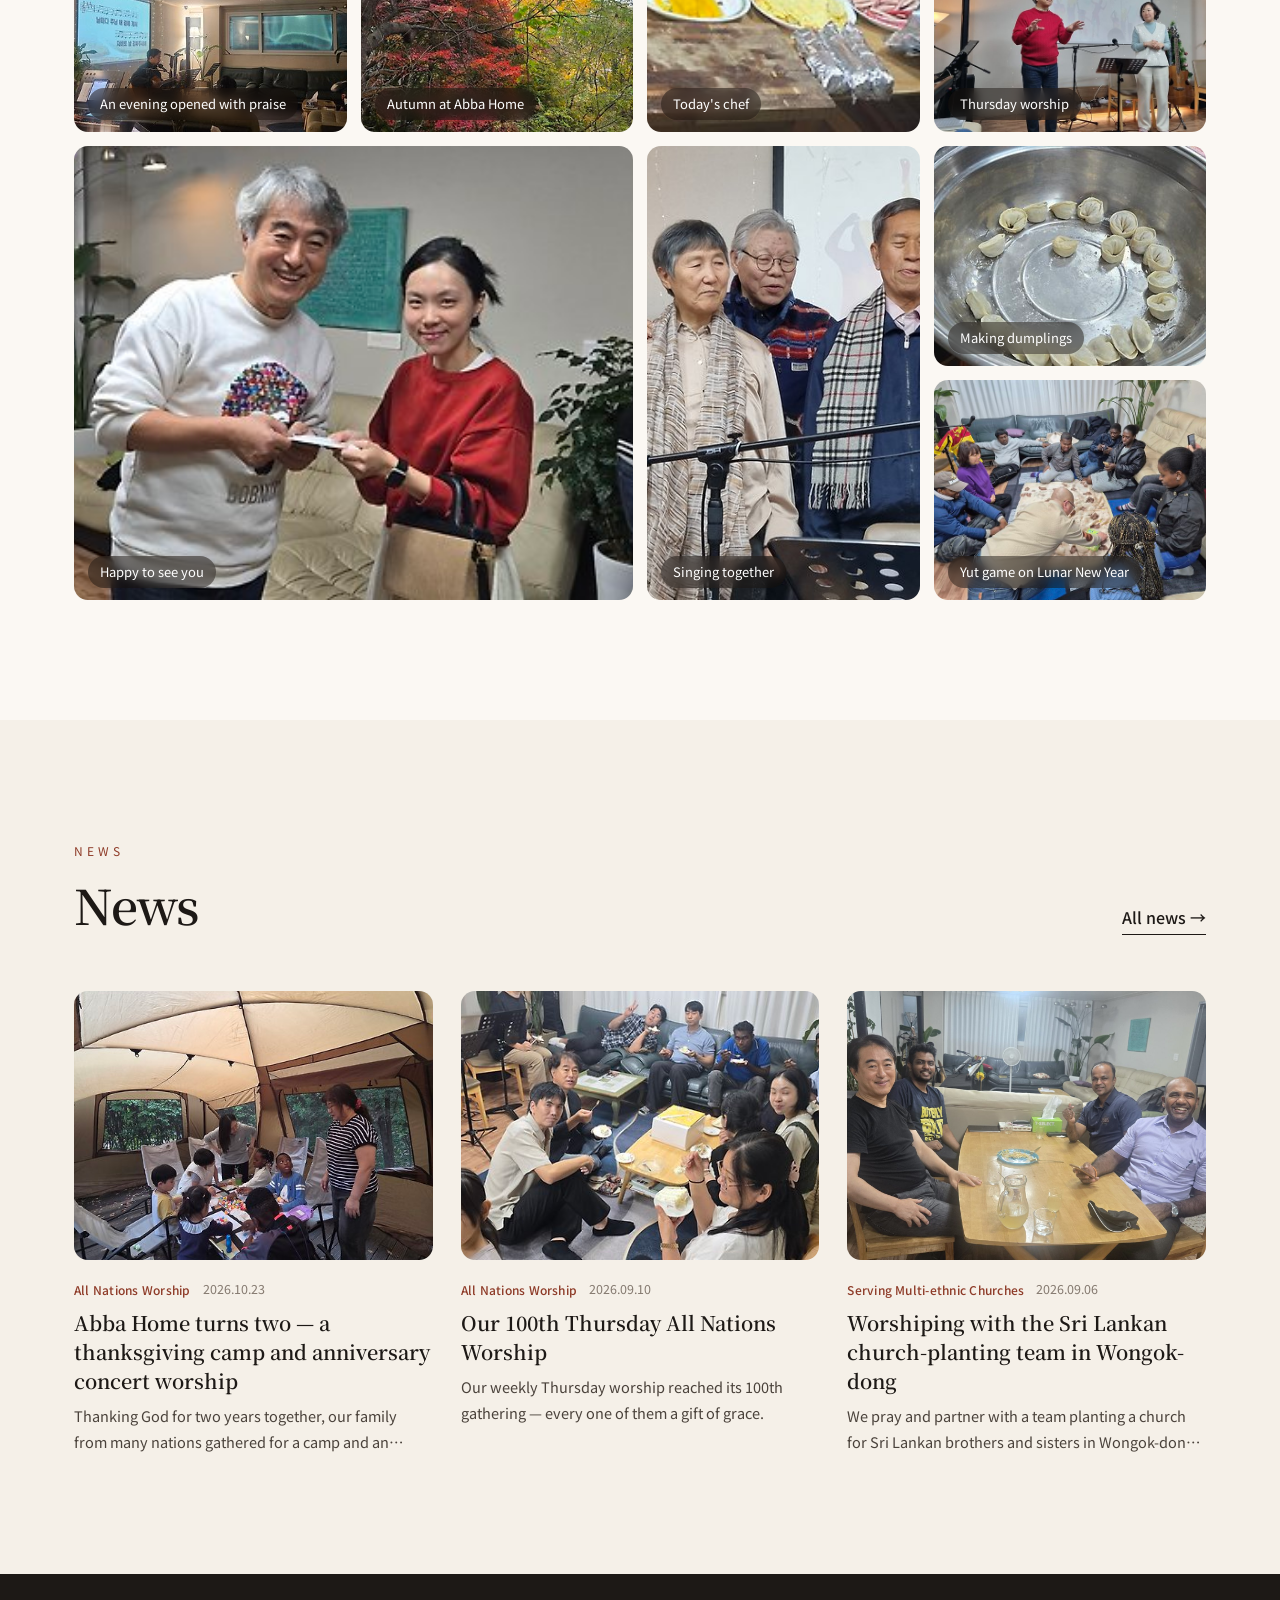
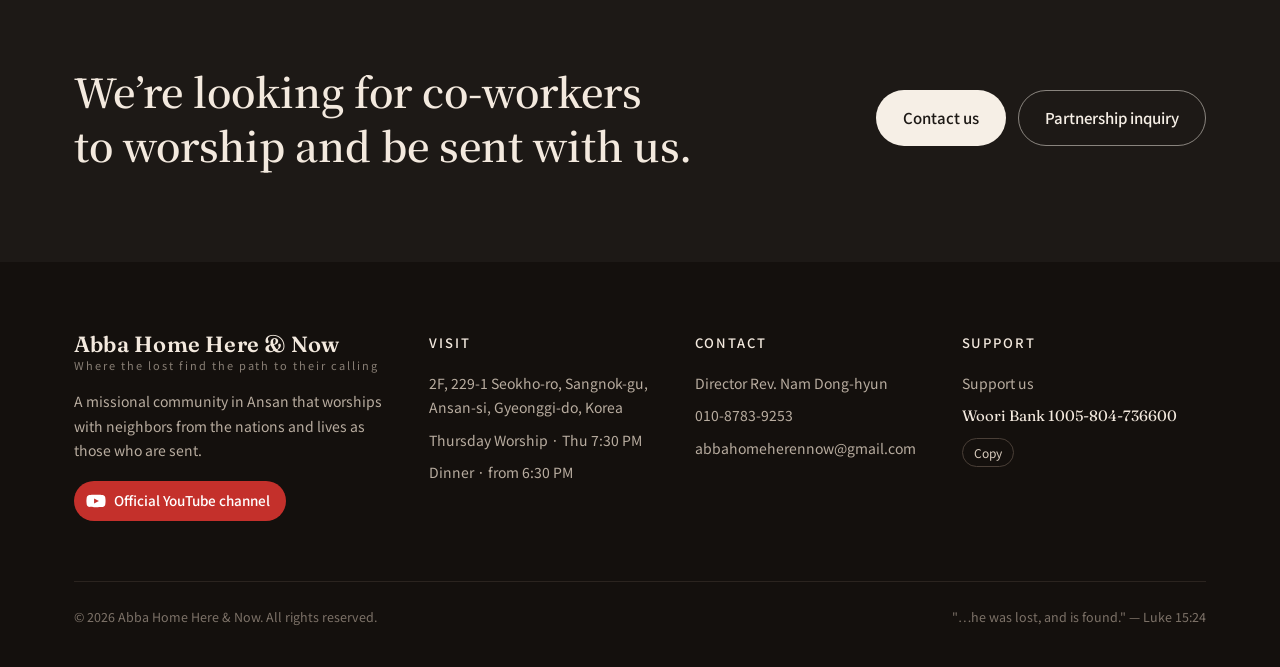
==== commit ef0410da: "Update index.html" ====
--- a/index.html
+++ b/index.html
@@ -17,7 +17,8 @@
 
 <section class="hero">
   <!-- 대표 사진을 넣으려면: class에 photo 추가 + style="background-image:url('images/hero.jpg')" -->
-  <div class="hero-bg"></div>
+  <div class="hero-bg photo" style="background-image:url('https://ipyli8itohcwwbky.public.blob.vercel-storage.com/media/hero-prodigal-bHas9iCUVj3JqufQtjwWe0qqtB2ttl.jpg');background-position:22% 30%"></div>
+  <div class="hero-credit">Rembrandt, The Return of the Prodigal Son (c.1669)</div>
   <div class="grain"></div>
   <div class="wrap hero-inner">
     <span class="eyebrow">Ansan · Multi-ethnic Mission Community</span>
@@ -52,7 +53,7 @@
     <div class="reveal">
       <span class="eyebrow">All Nations Worship</span>
       <h2 data-i18n="home.w.h2">매주 목요일,<br>열방이 한 식탁에 모입니다</h2>
-      <p data-i18n="home.w.p">국적과 문화를 넘어 함께 밥을 먹고, 함께 예배합니다. 처음 오시는 분도, 한국어가 서툰 분도 누구나 환영합니다.</p>
+      <p data-i18n="home.w.p">편안한 분위기 속에 둘러앉아 함께 밥을 먹고, 한국어와 영어로 찬양하며 예배합니다. 국적도, 언어도, 처음이어도 괜찮아요. 누구든지 오세요!</p>
     </div>
     <div class="times reveal">
       <div class="time-card"><div class="t">6:30<small>PM</small></div><div><b data-i18n="home.w.t1b">함께하는 식탁</b><span data-i18n="home.w.t1s">매주 목요일 · 식사 제공</span></div></div>
--- a/style.css
+++ b/style.css
@@ -354,7 +354,7 @@
 
 /* nations */
 .nations-sec{padding-top:0}
-.nations{list-style:none;display:grid;grid-template-columns:repeat(auto-fill,minmax(170px,1fr));gap:12px}
-.nation{display:flex;align-items:center;gap:12px;padding:14px 18px;border:1px solid rgba(60,40,30,.14);border-radius:14px;background:rgba(255,255,255,.55);font-weight:500}
-.nation .flag{font-size:26px;line-height:1}
-@media (max-width:760px){.nations{grid-template-columns:repeat(2,1fr);gap:10px}.nation{padding:12px 14px}}
+.nations{list-style:none;display:flex;flex-wrap:wrap;gap:8px}
+.nation{display:inline-flex;align-items:center;gap:7px;padding:6px 13px 6px 10px;border:1px solid rgba(60,40,30,.14);border-radius:99px;background:rgba(255,255,255,.6);font-size:13.5px;font-weight:500;line-height:1.3}
+.nation .flag{font-size:17px;line-height:1}
+@media (max-width:760px){.nations{gap:6px}.nation{font-size:12.5px;padding:5px 11px 5px 8px}.nation .flag{font-size:15px}}
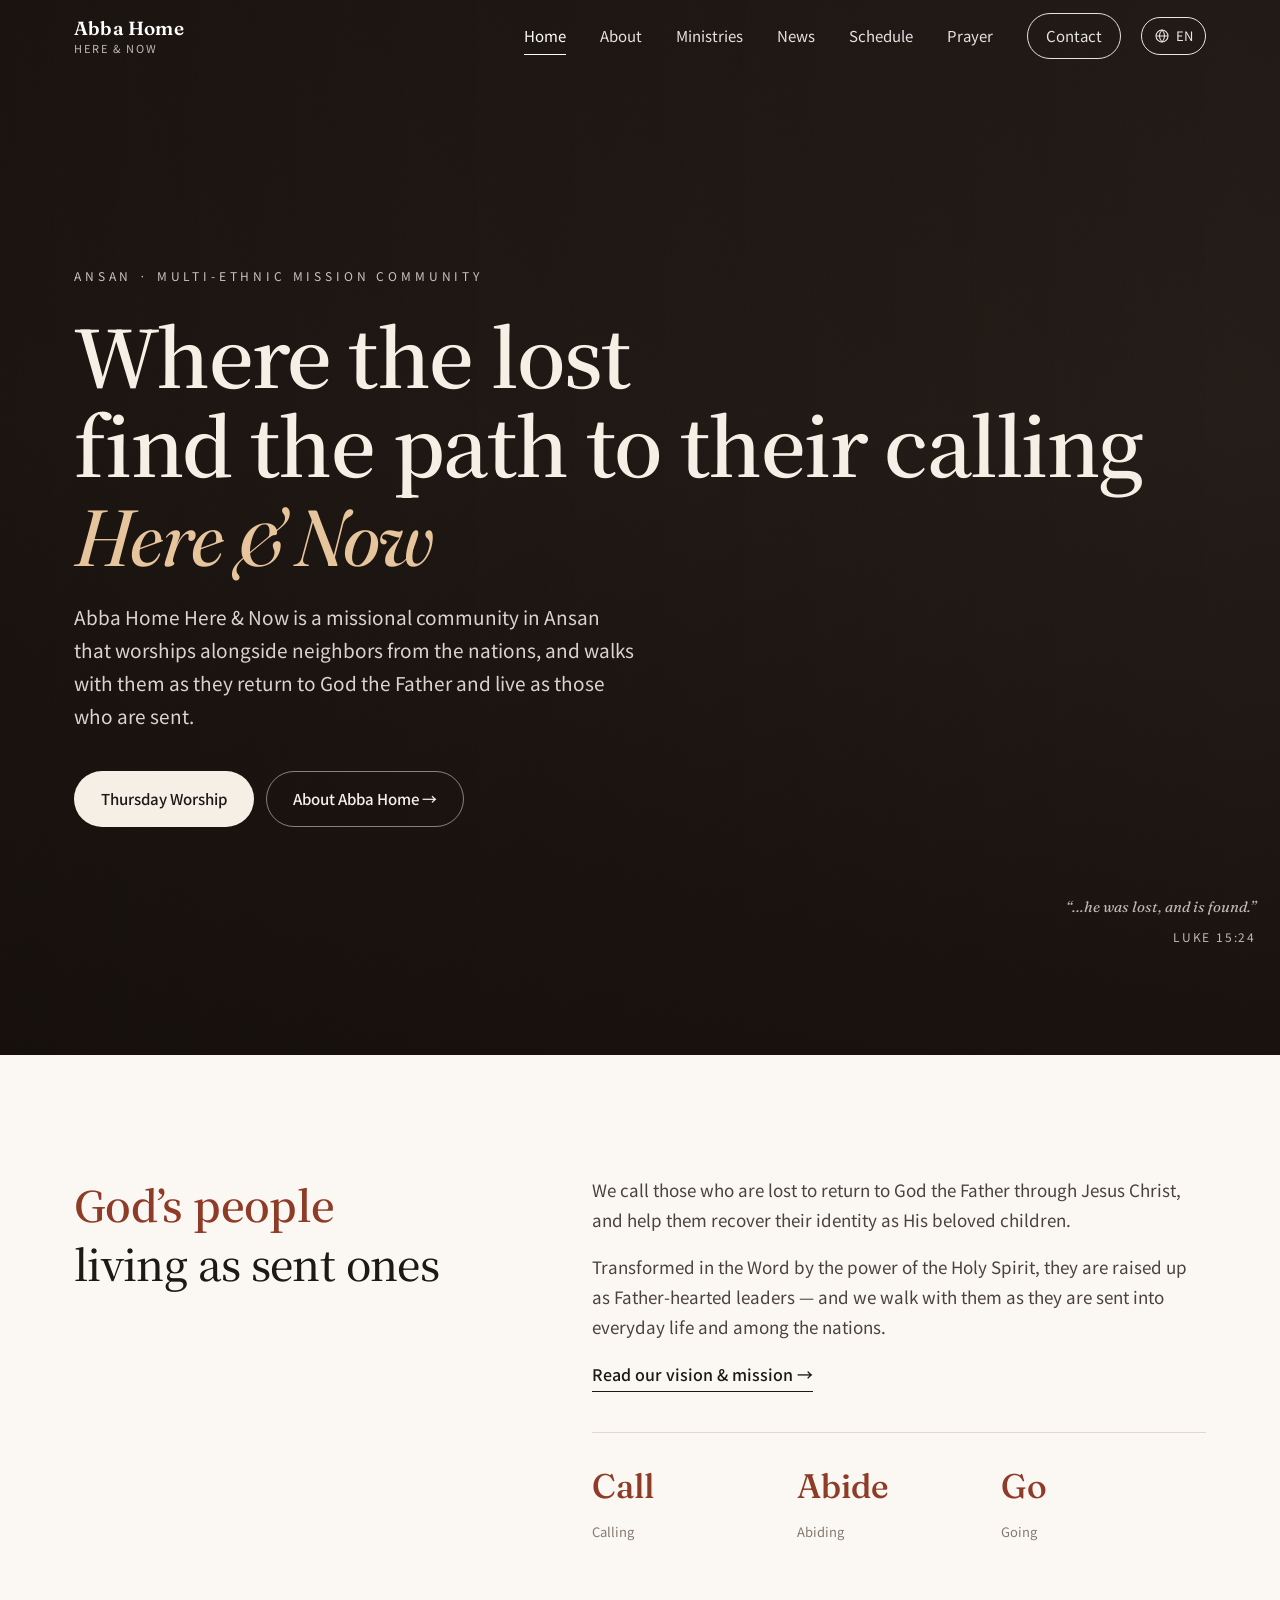
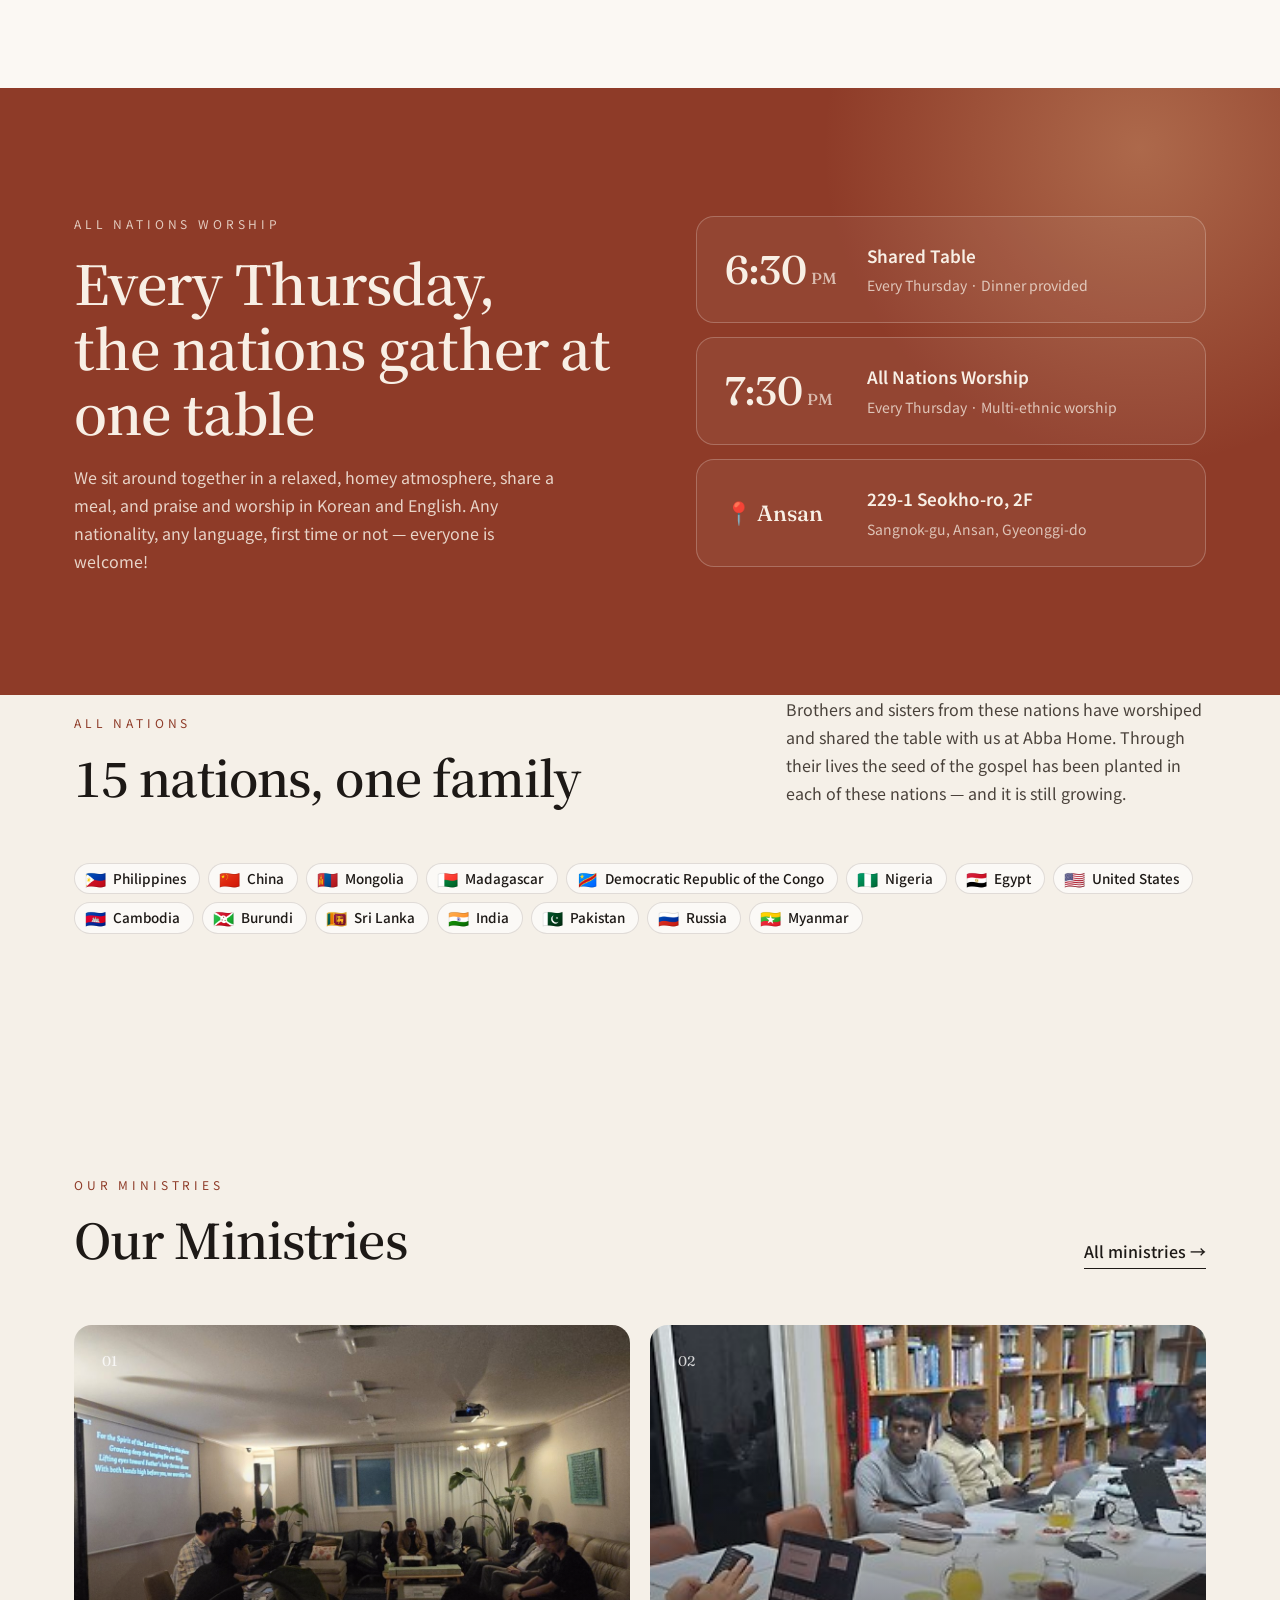
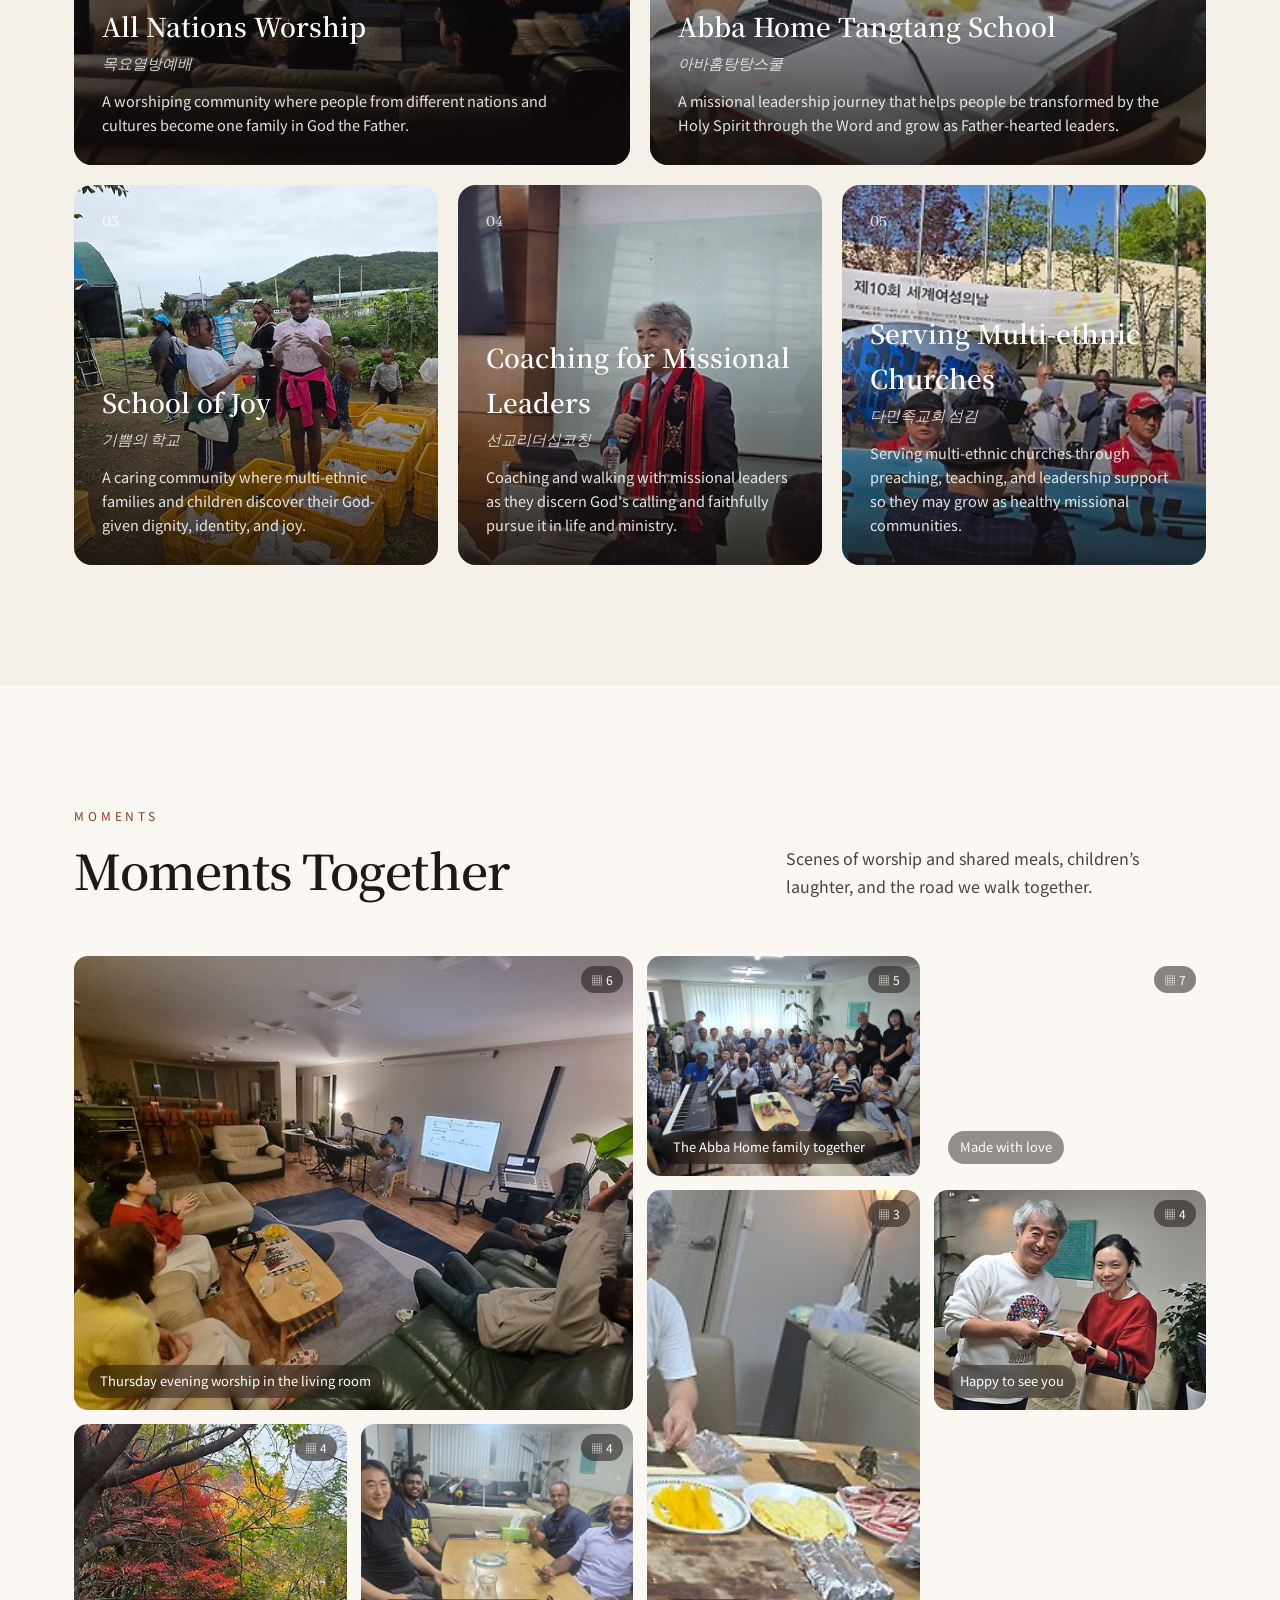
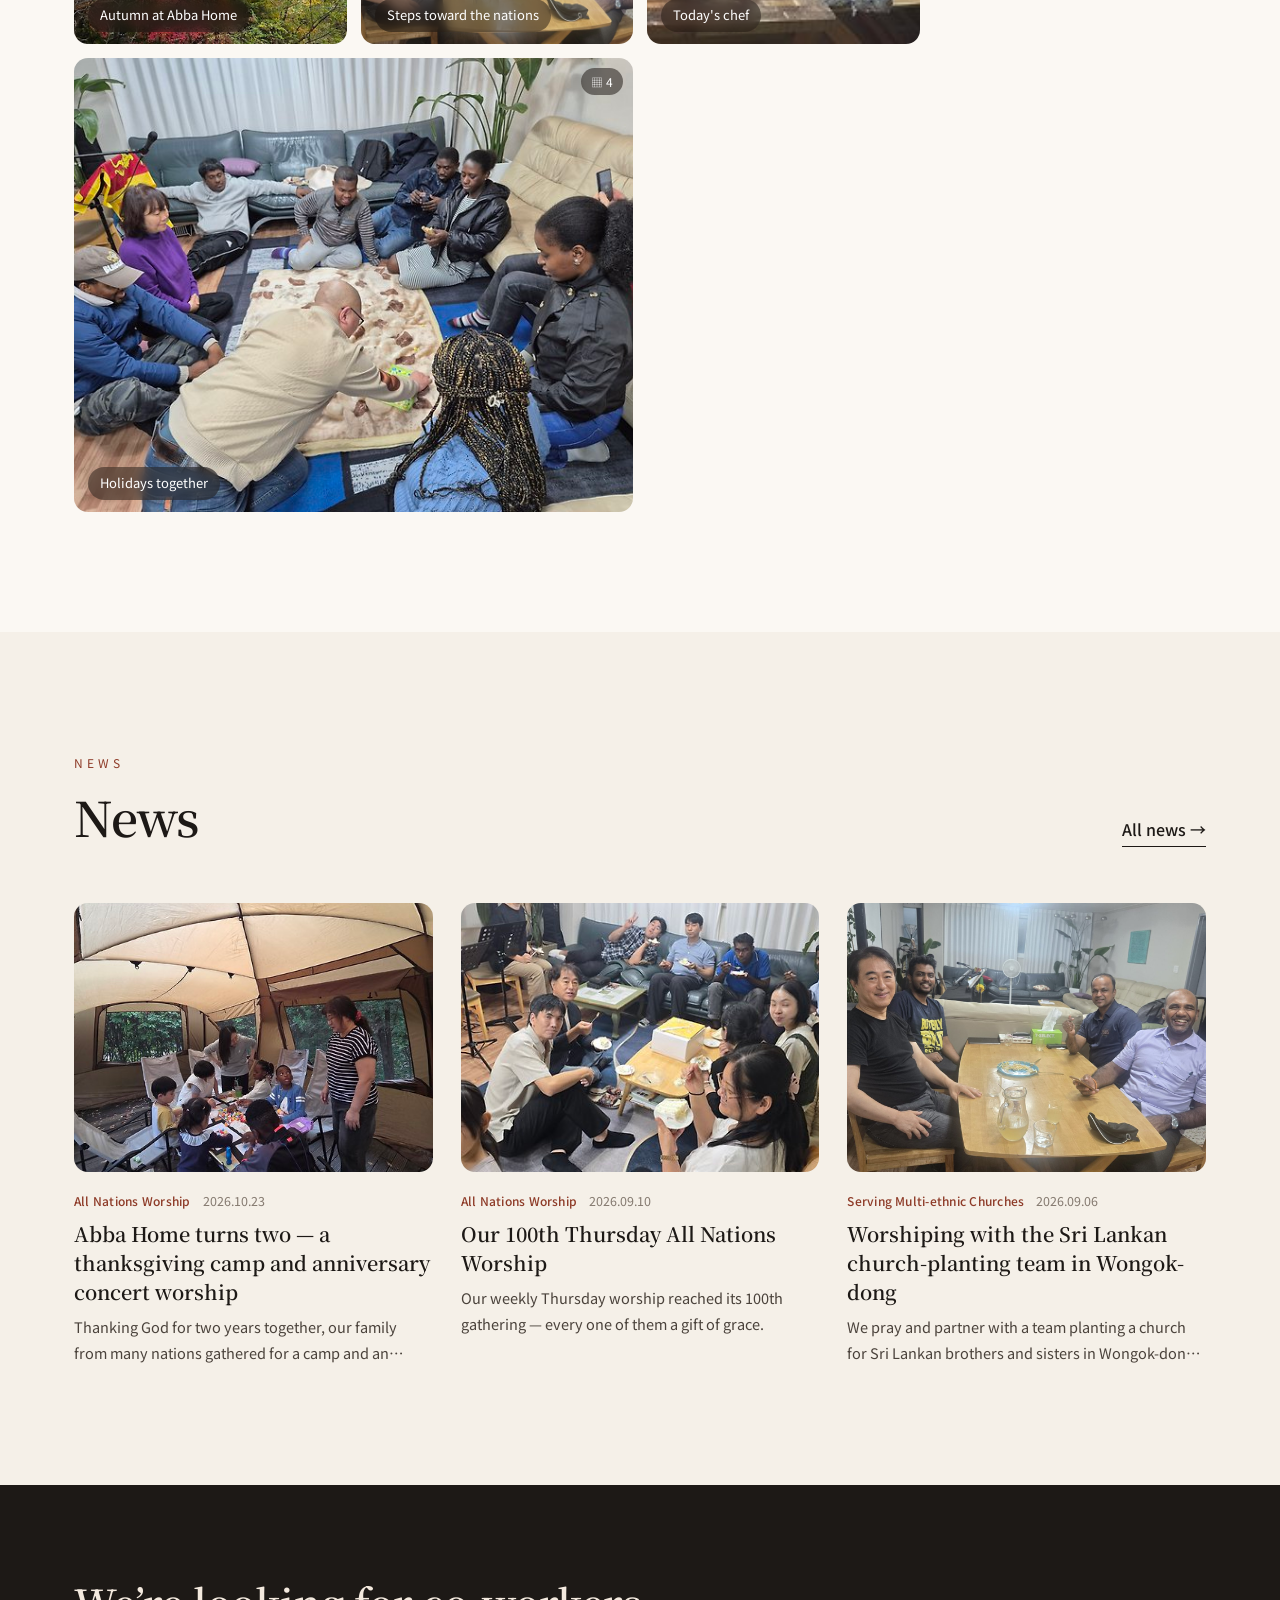
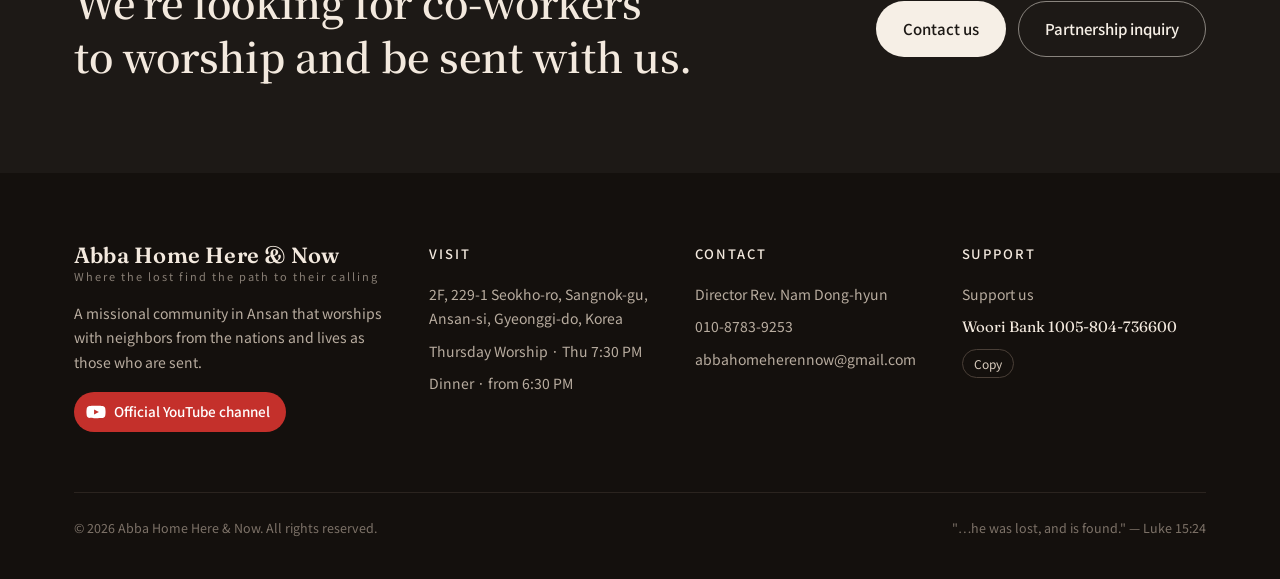
==== commit 4d02a4e0: "Update index.html" ====
--- a/index.html
+++ b/index.html
@@ -17,8 +17,7 @@
 
 <section class="hero">
   <!-- 대표 사진을 넣으려면: class에 photo 추가 + style="background-image:url('images/hero.jpg')" -->
-  <div class="hero-bg photo" style="background-image:url('https://ipyli8itohcwwbky.public.blob.vercel-storage.com/media/hero-prodigal-bHas9iCUVj3JqufQtjwWe0qqtB2ttl.jpg');background-position:22% 30%"></div>
-  <div class="hero-credit">Rembrandt, The Return of the Prodigal Son (c.1669)</div>
+  <div class="hero-bg photo" style="background-image:linear-gradient(90deg,rgba(20,14,11,.66) 0%,rgba(20,14,11,.45) 50%,rgba(20,14,11,.2) 100%),url('images/hero-return.jpg'),url('https://ipyli8itohcwwbky.public.blob.vercel-storage.com/media/hero-prodigal-bHas9iCUVj3JqufQtjwWe0qqtB2ttl.jpg');background-size:cover;background-position:64% 50%"></div>
   <div class="grain"></div>
   <div class="wrap hero-inner">
     <span class="eyebrow">Ansan · Multi-ethnic Mission Community</span>
--- a/style.css
+++ b/style.css
@@ -285,6 +285,15 @@
 .modal-body .more-imgs img{border-radius:10px;aspect-ratio:4/3;object-fit:cover;width:100%}
 .modal-close{position:fixed;top:18px;right:20px;width:46px;height:46px;border-radius:50%;border:0;background:#fff;font-size:22px;z-index:101}
 .lightbox img{max-height:86vh;margin:4vh auto;border-radius:12px}
+.gal-count{position:absolute;top:10px;right:10px;color:#fff;font-size:12px;padding:3px 10px;border-radius:99px;background:rgba(20,14,11,.5);backdrop-filter:blur(6px)}
+.gal-count::before{content:"▦ ";opacity:.8}
+.album{position:relative;max-width:min(1100px,94vw);margin:3vh auto;text-align:center}
+.album img{max-height:80vh;max-width:100%;border-radius:12px;display:block;margin:0 auto}
+.album-bar{display:flex;justify-content:center;gap:14px;color:#fff;margin-top:12px;font-size:14px}
+.album-num{opacity:.7}
+.album-nav{position:absolute;top:40%;width:46px;height:46px;border-radius:50%;border:0;background:rgba(255,255,255,.85);font-size:28px;line-height:1;cursor:pointer;color:#2a1f1a}
+.album-nav.prev{left:8px}.album-nav.next{right:8px}
+.hero-credit{position:absolute;right:16px;bottom:10px;z-index:3;font-size:11px;color:rgba(255,255,255,.55)}
 
 /* reveal */
 .reveal{opacity:0;transform:translateY(24px);transition:opacity .9s ease,transform .9s ease}
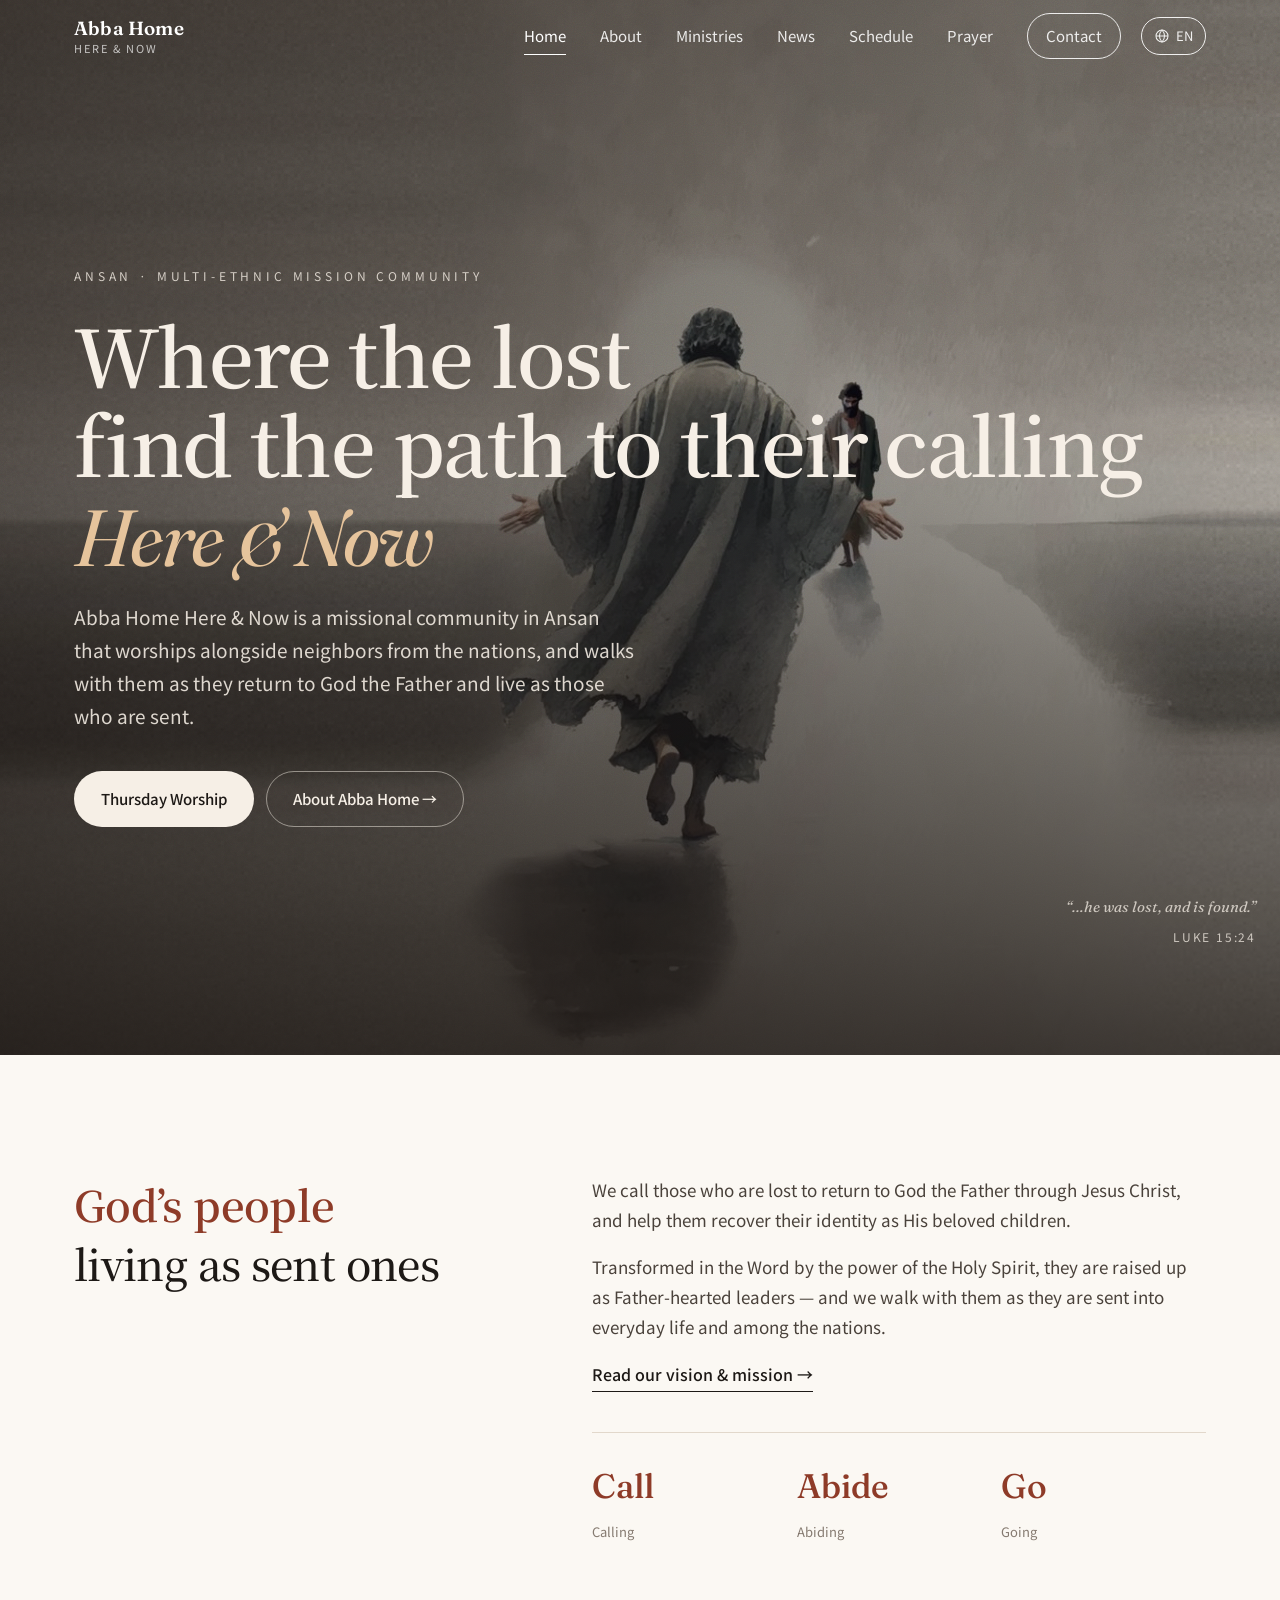
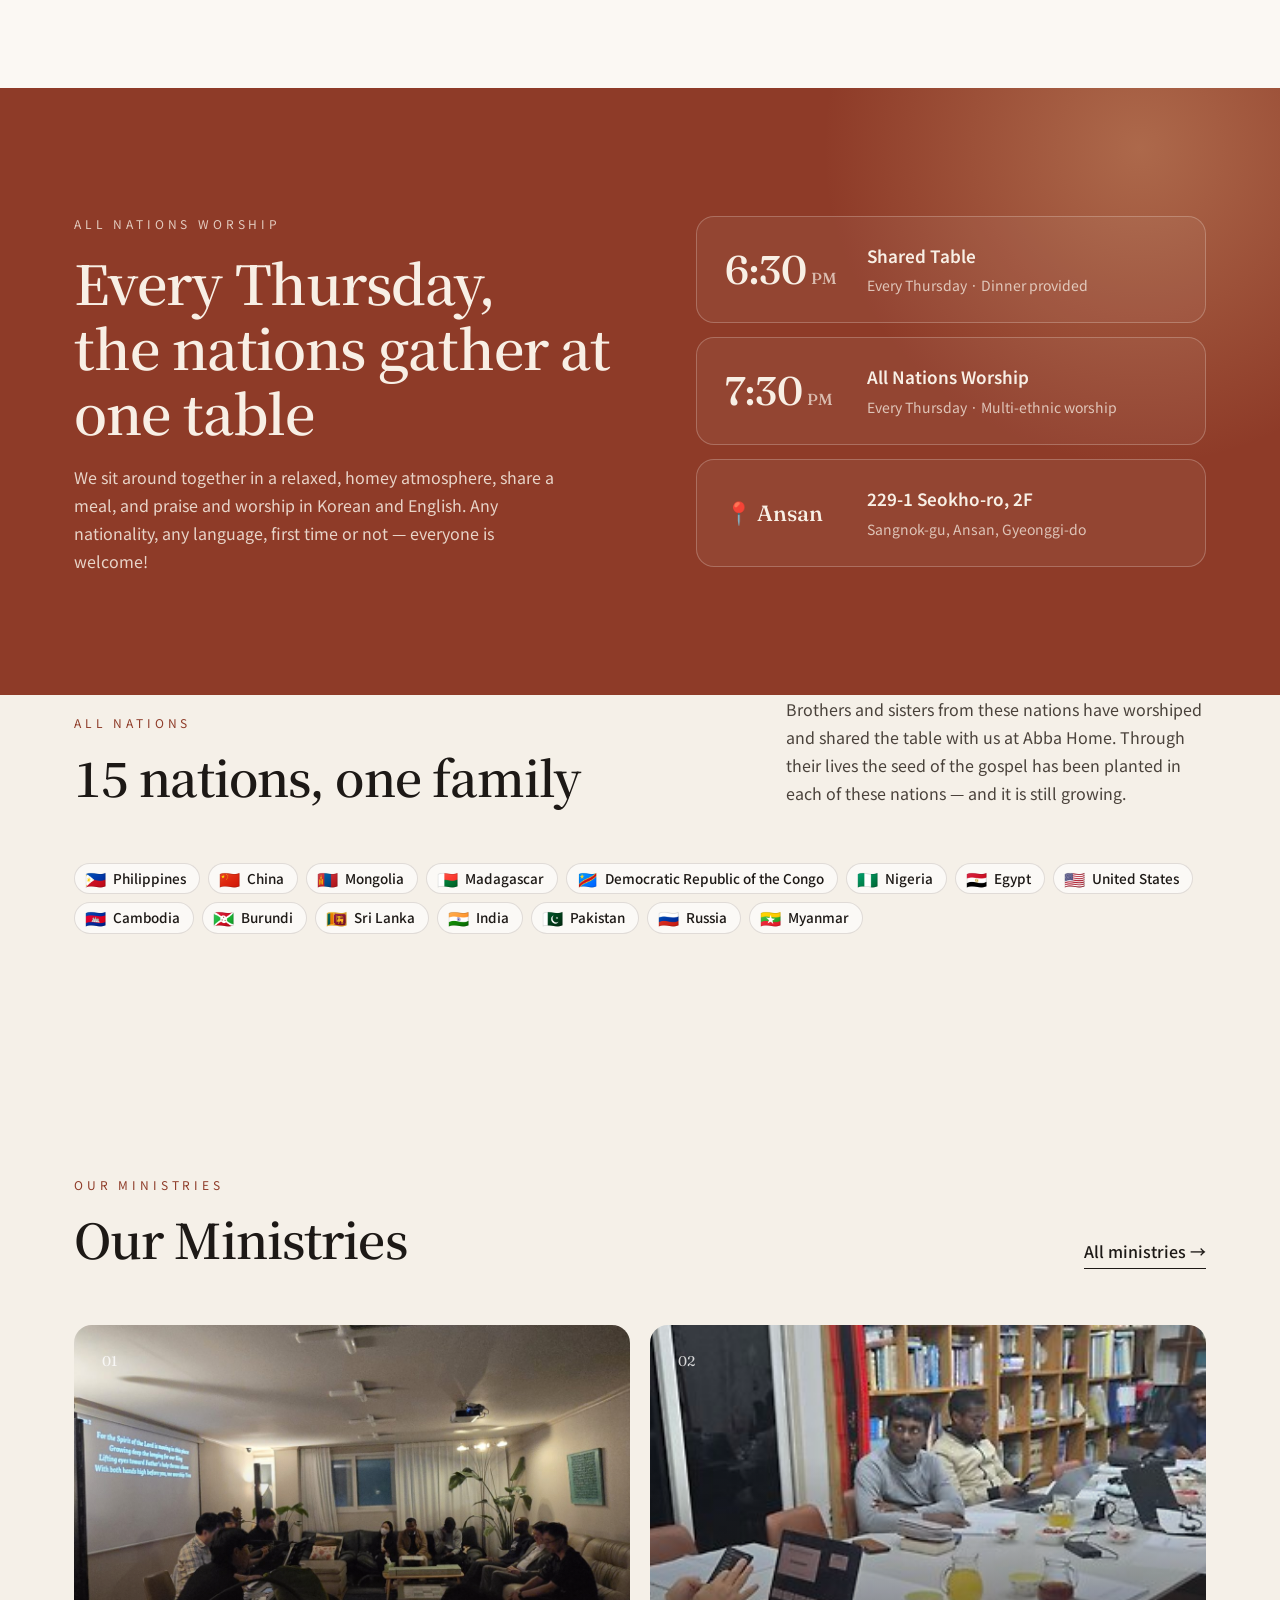
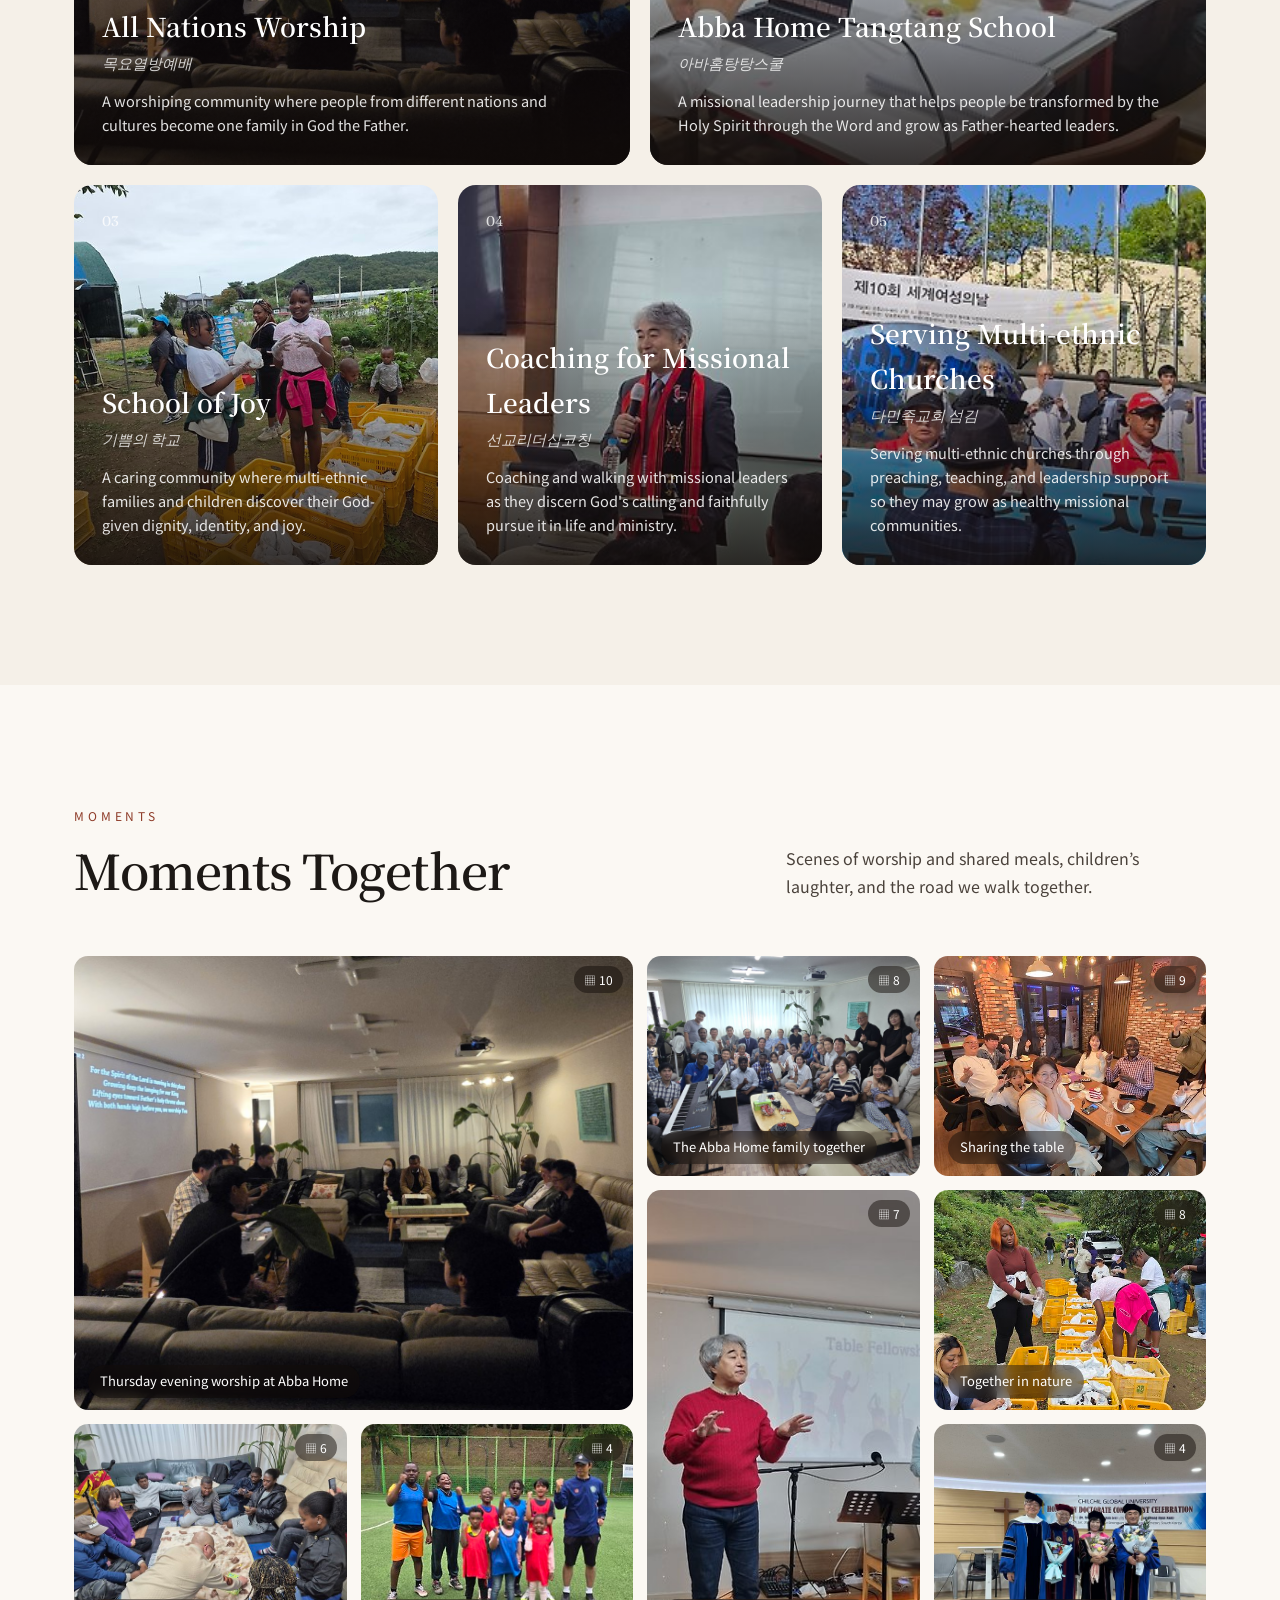
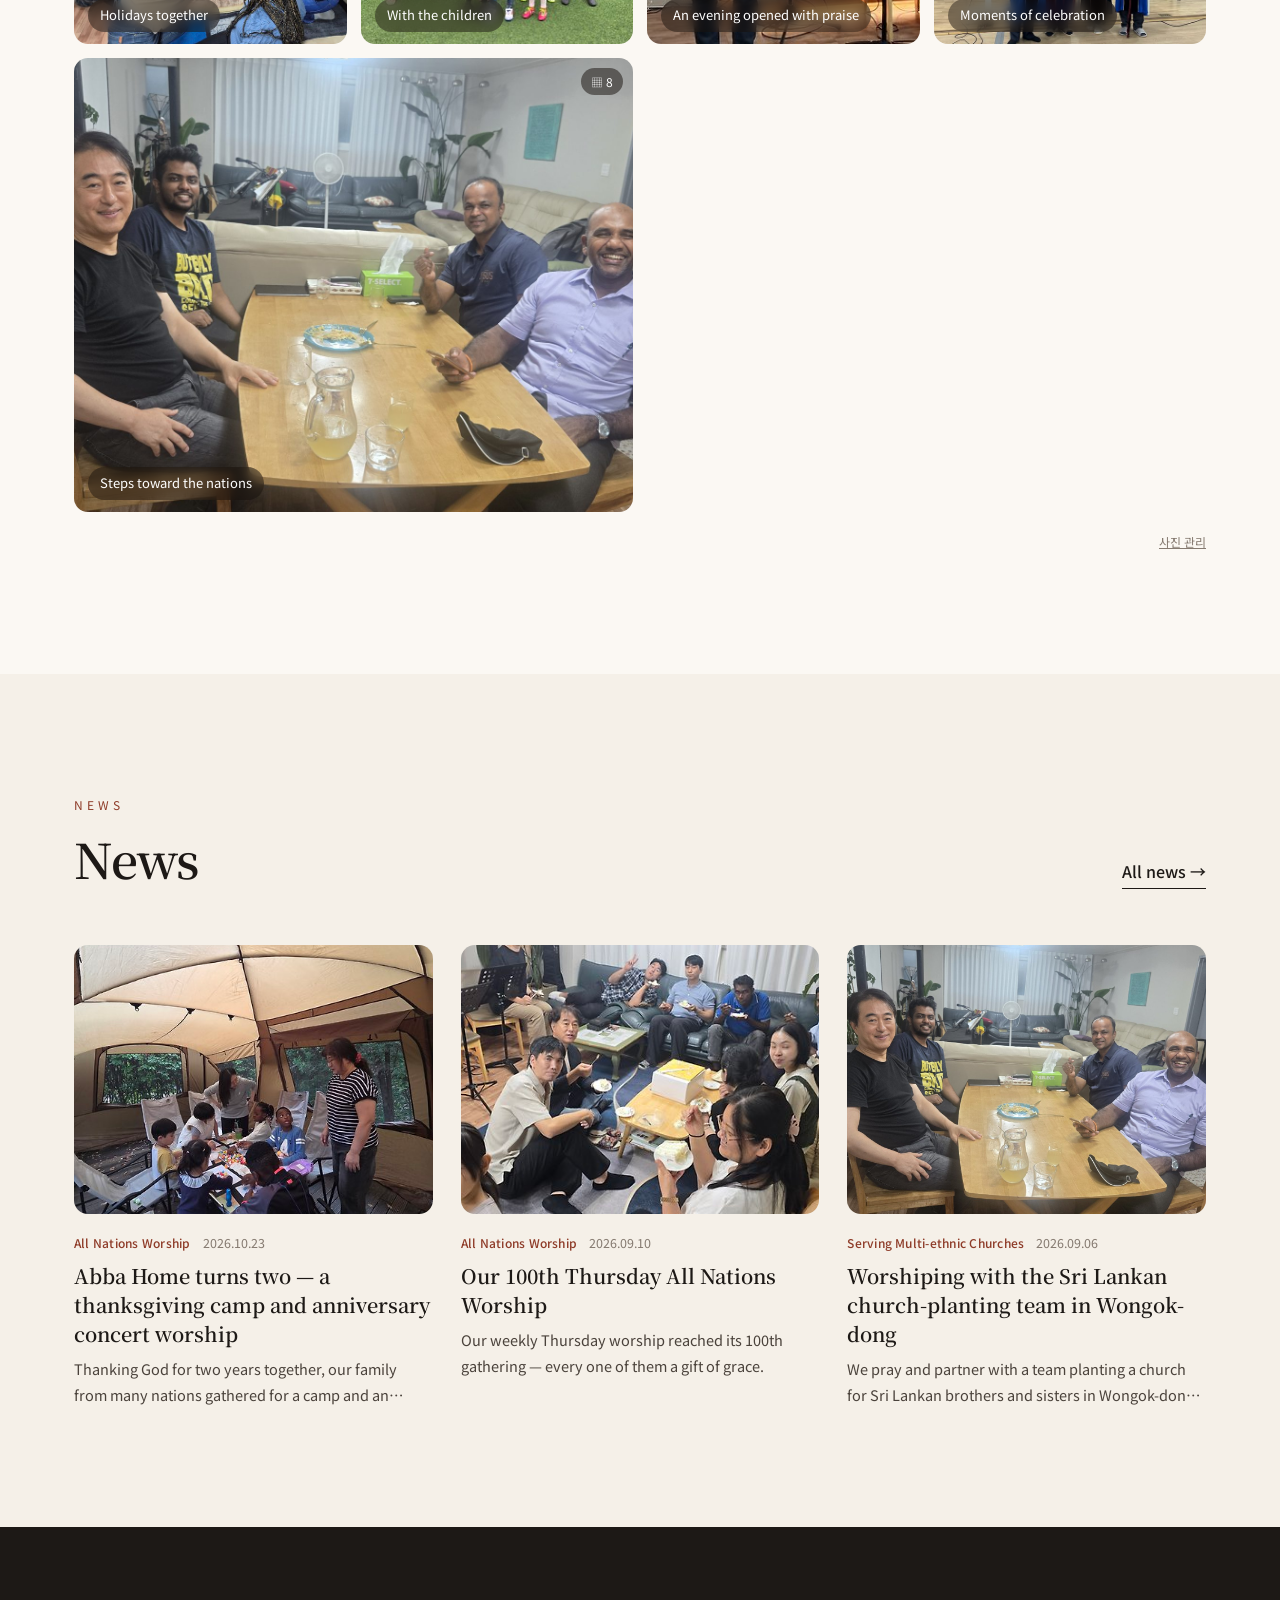
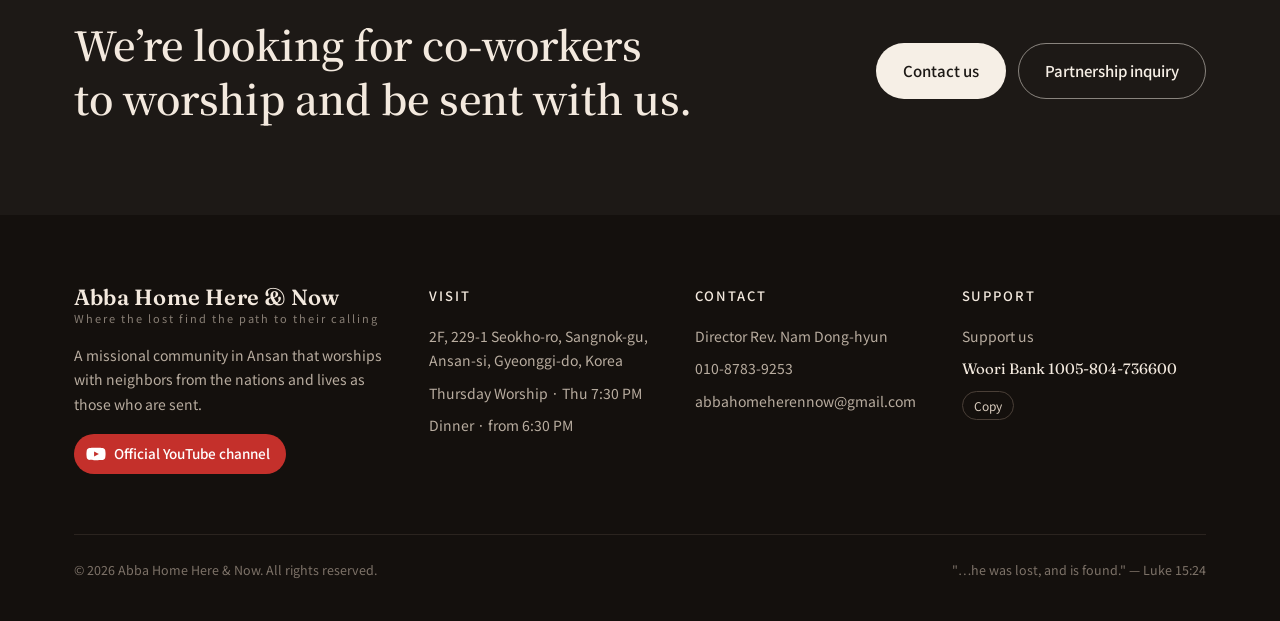
==== commit 3a37a1d3: "Update index.html" ====
--- a/index.html
+++ b/index.html
@@ -88,6 +88,7 @@
       <p data-i18n="home.gal.p">예배와 식탁, 아이들의 웃음, 함께 걷는 길 위의 장면들.</p>
     </div>
     <div class="gal-grid" id="gallery"></div>
+    <p style="text-align:right;margin-top:14px"><a href="gallery-admin.html" style="font-size:12px;color:var(--muted);text-decoration:underline">사진 관리</a></p>
   </div>
 </section>
 
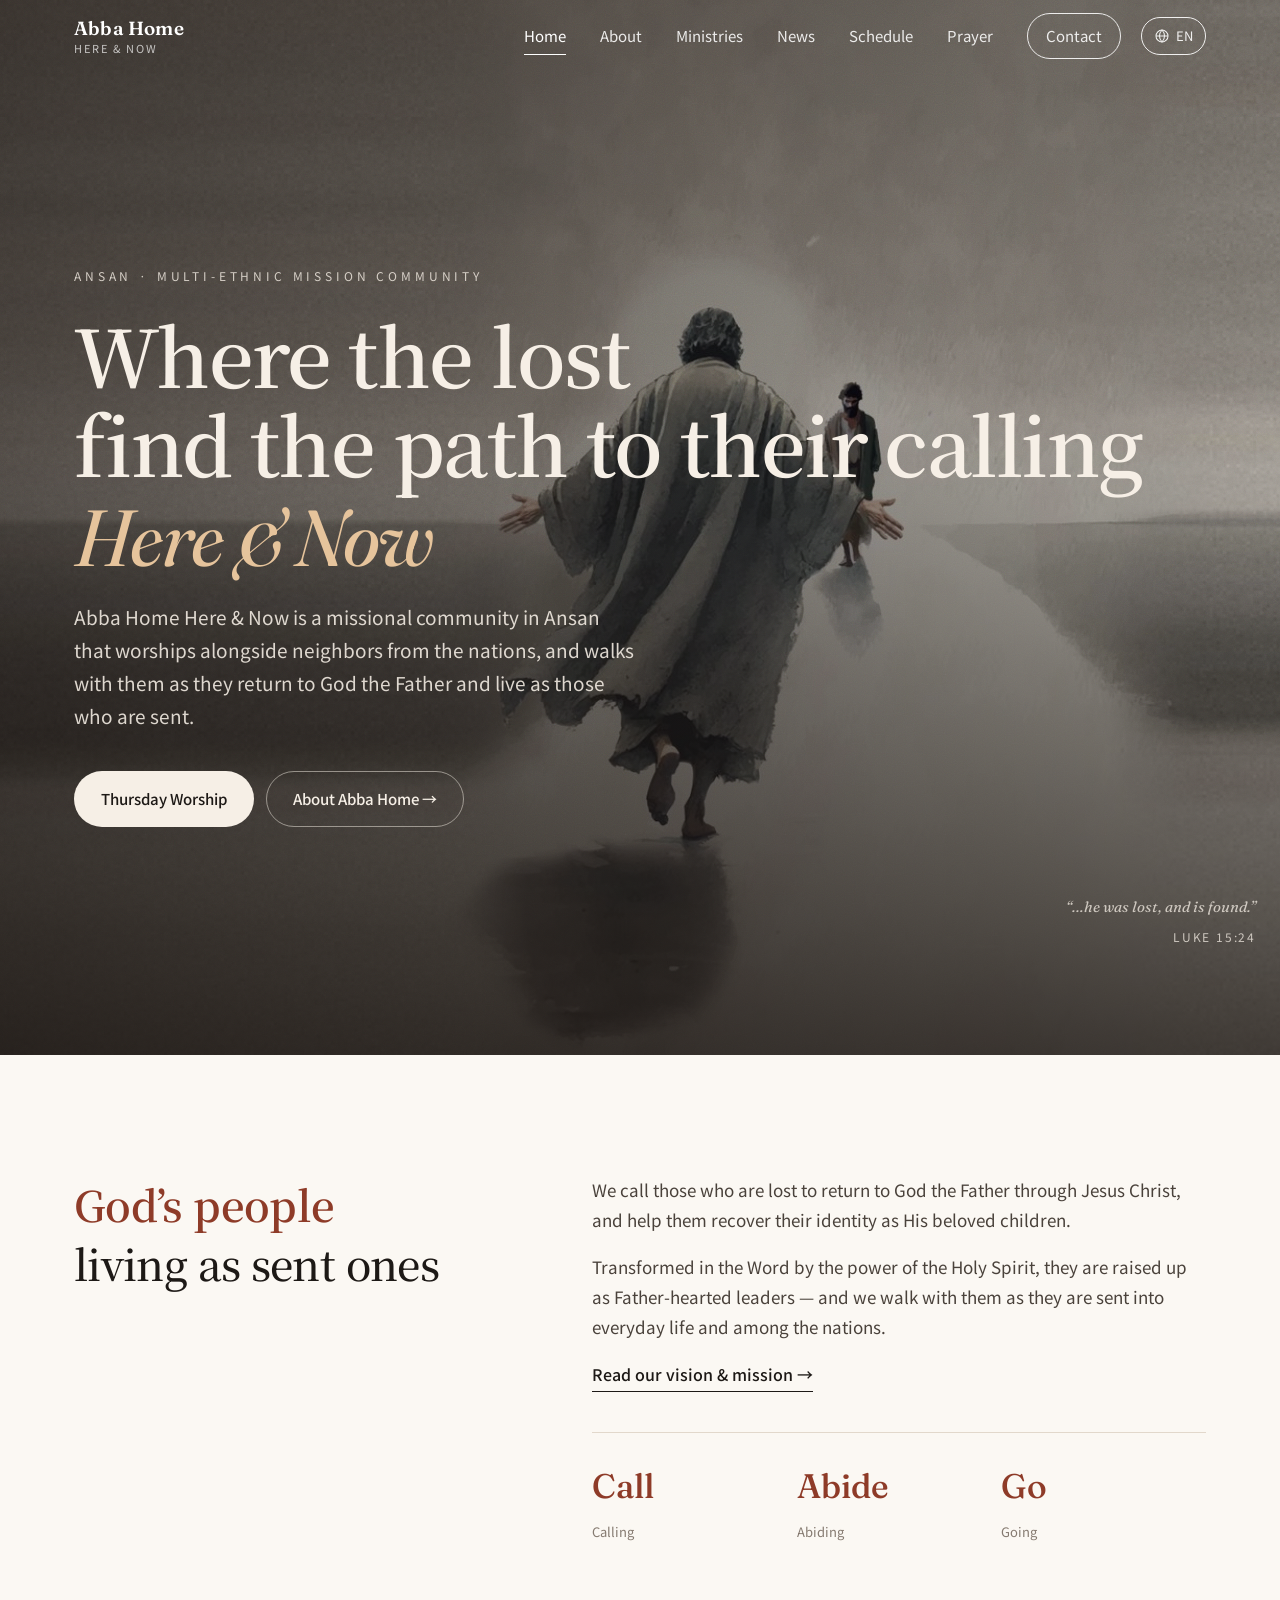
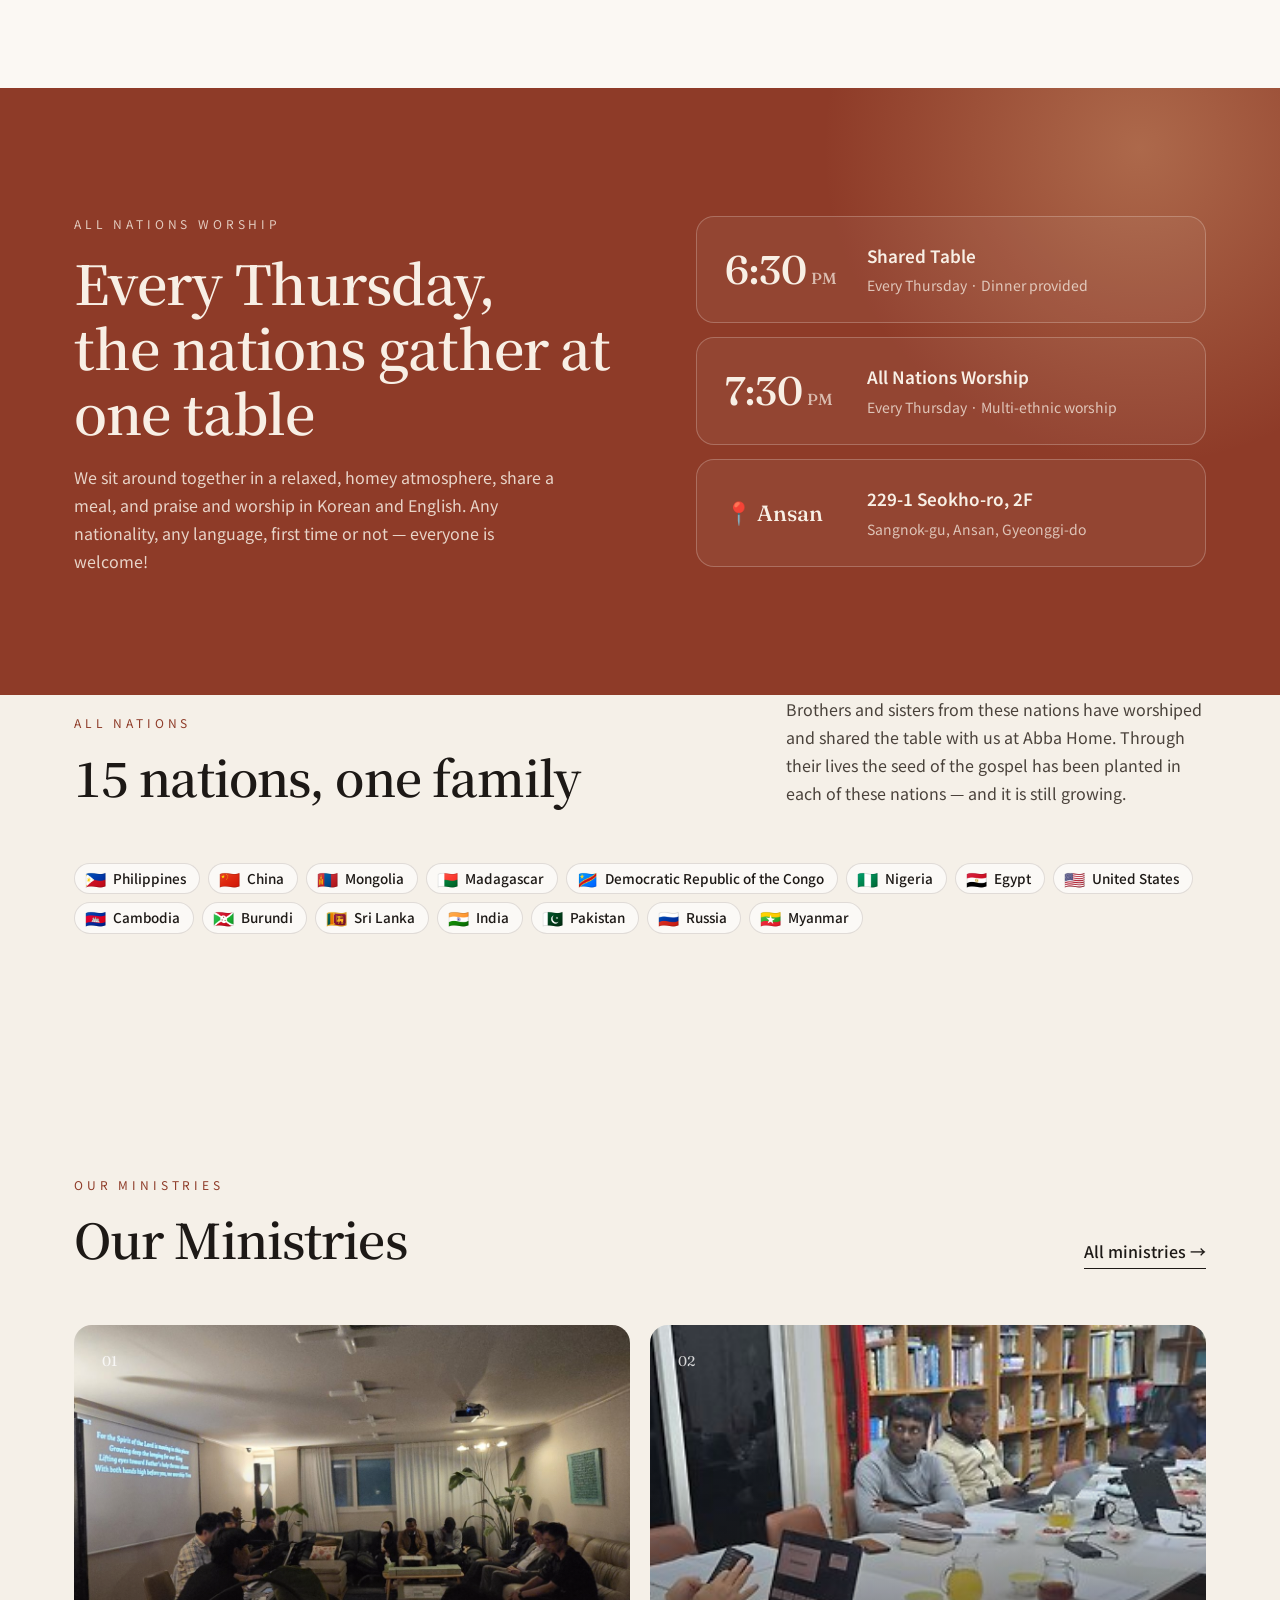
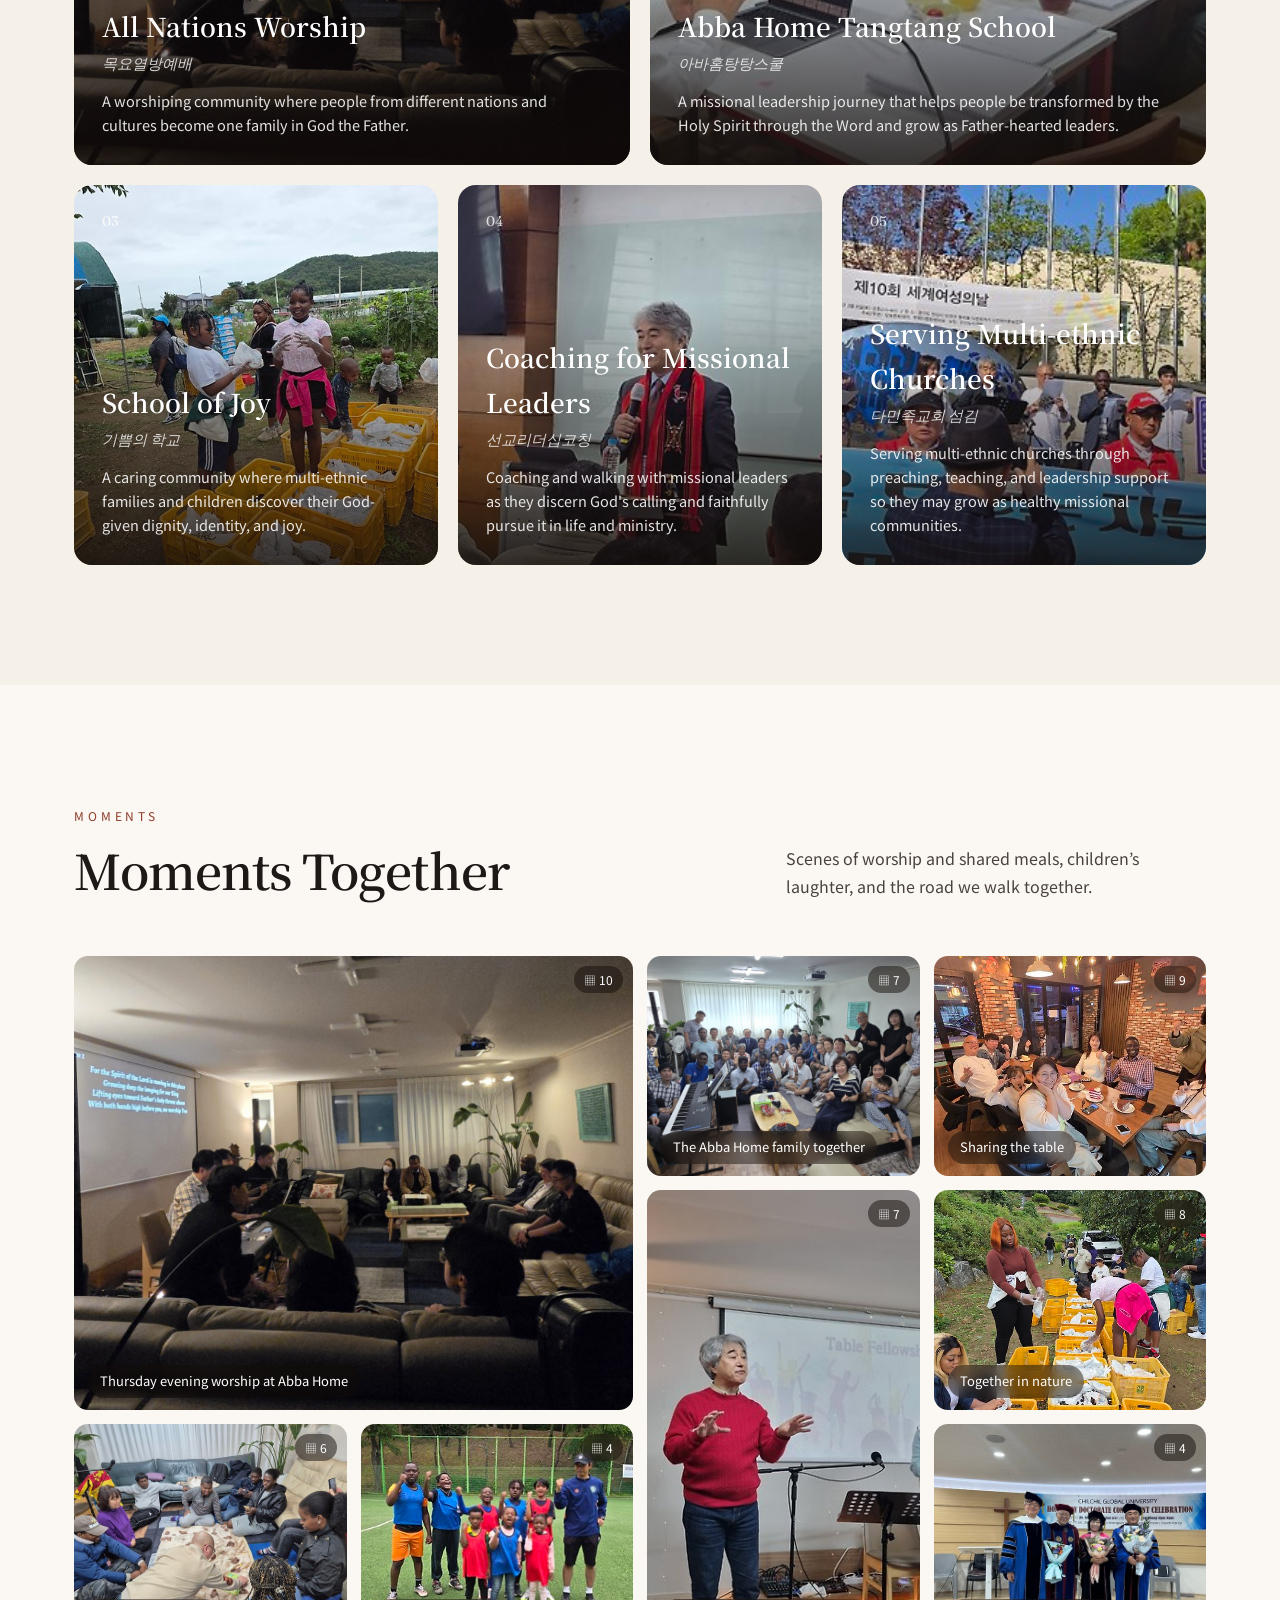
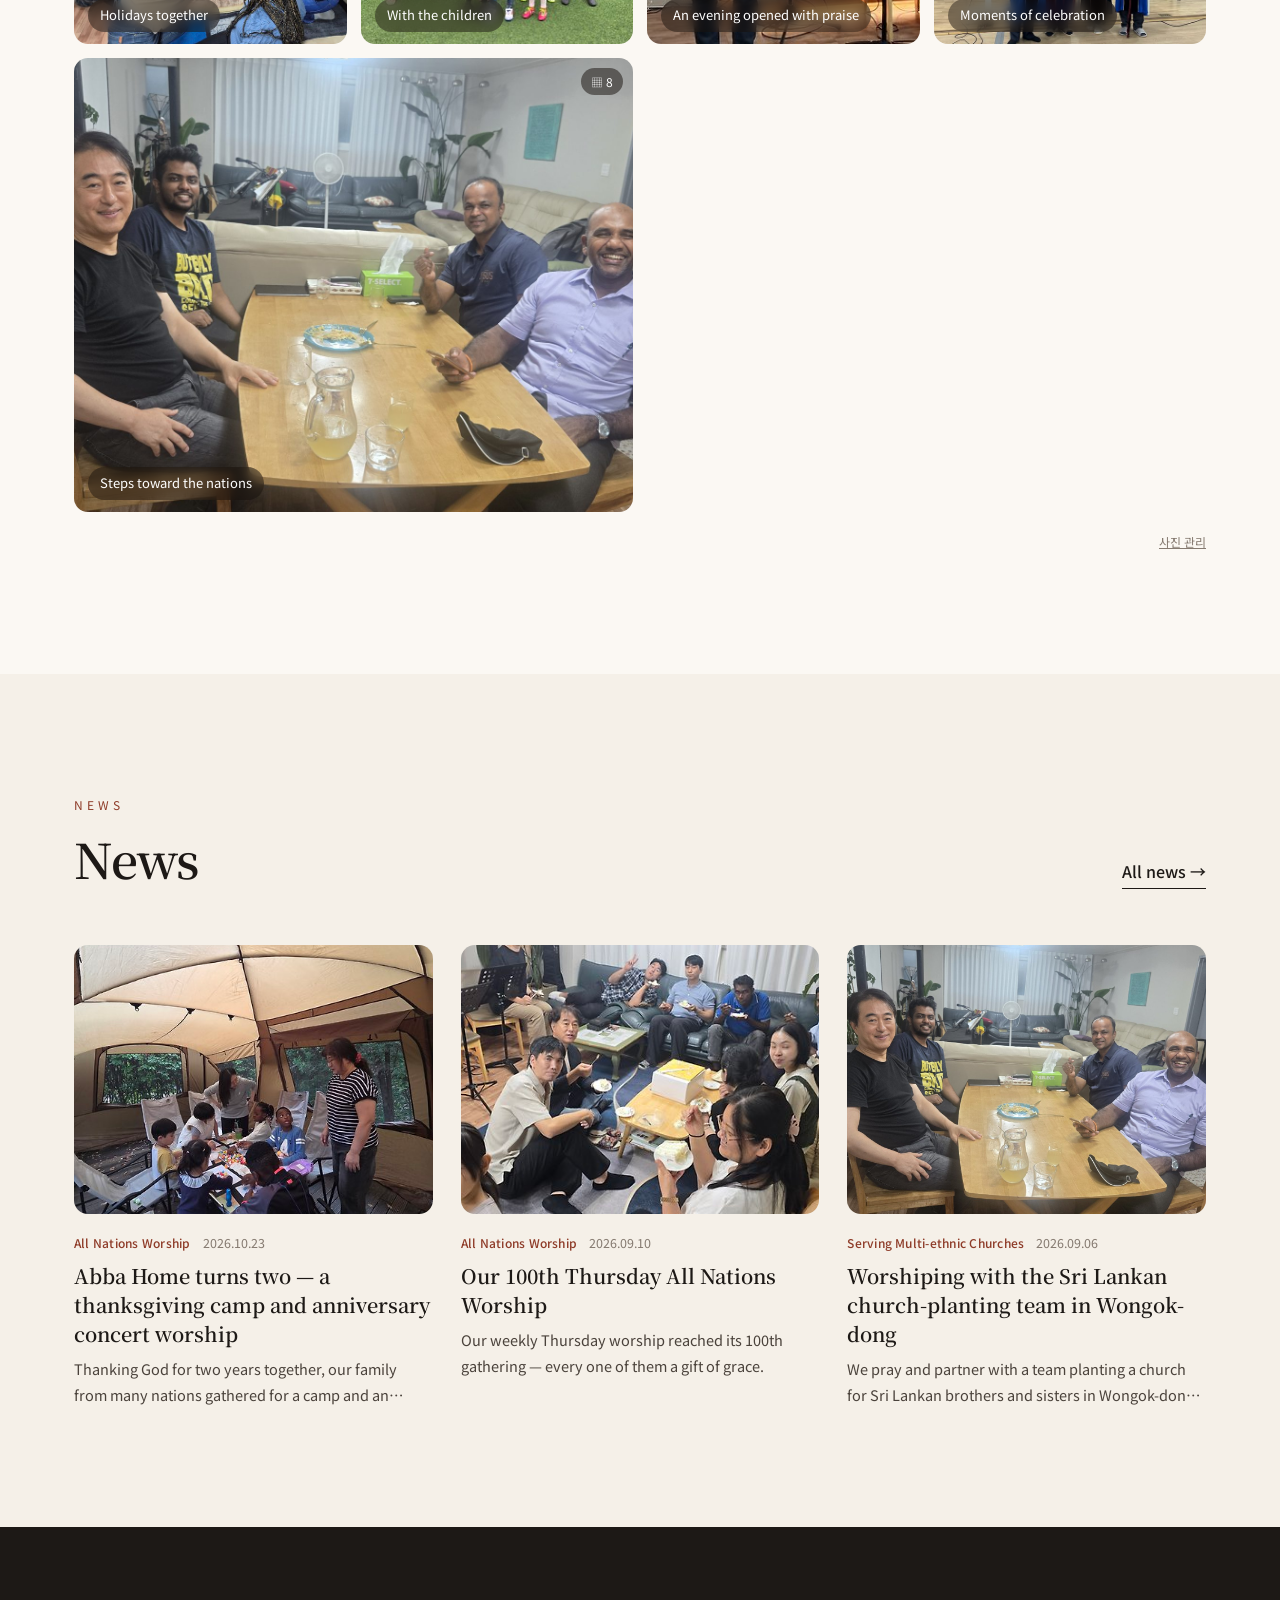
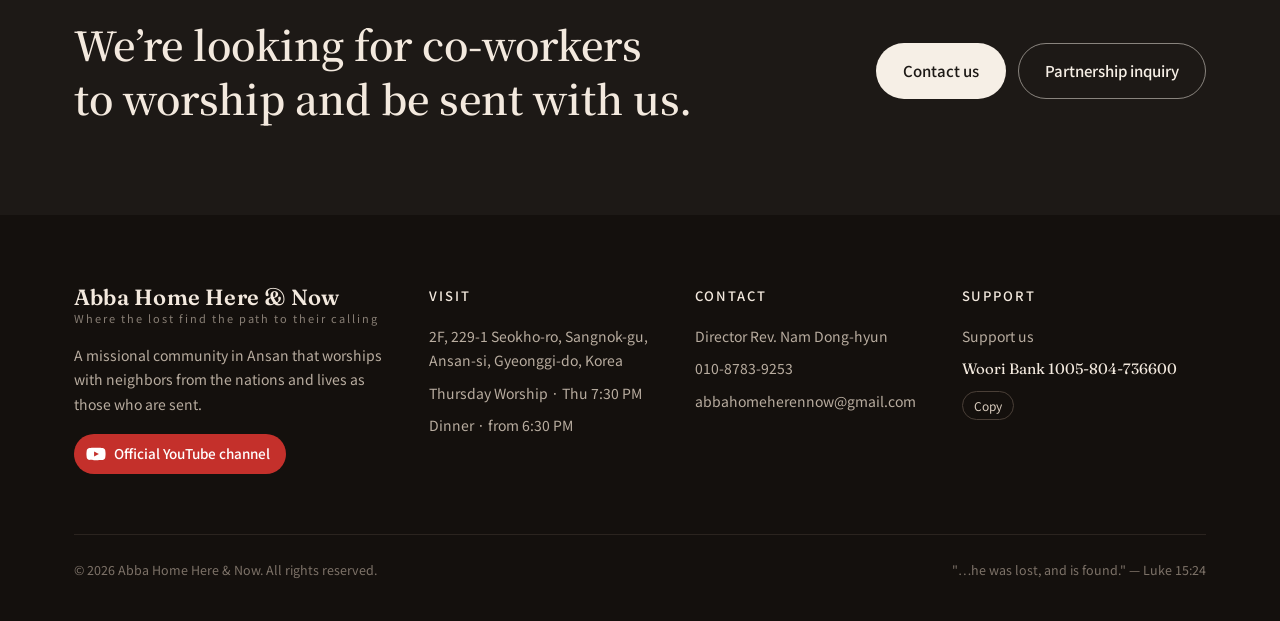
==== commit 854e0c38: "SEO: canonical, keywords, og tags, JSON-LD, sitemap update" ====
--- a/index.html
+++ b/index.html
@@ -4,10 +4,20 @@
 <meta charset="utf-8">
 <meta name="viewport" content="width=device-width,initial-scale=1">
 <meta name="naver-site-verification" content="30ec4f84dd4833ba811982bf33a9ece7be2a2110" />
-<title>아바홈히어랜나우 | Abba Home Here &amp; Now</title>
-<meta name="description" content="안산의 다문화 선교 공동체 아바홈히어랜나우 — 길 잃은 자들이 부르심의 길을 찾는 곳. 매주 목요일 오후 7:30 목요열방예배.">
-<meta property="og:title" content="Abba Home Here & Now · 아바홈히어랜나우">
+<title>아바홈히어랜나우(아바홈) | 안산 다문화 선교 공동체 Abba Home Here &amp; Now</title>
+<meta name="description" content="아바홈히어랜나우(아바홈, Abba Home Here &amp; Now)는 경기도 안산의 다문화 선교 공동체입니다. 매주 목요일 오후 7:30 목요열방예배(6:30 식사), 아바홈탕탕스쿨, 기쁨의 학교, 선교리더십코칭, 다민족교회 섬김.">
+<meta property="og:title" content="아바홈히어랜나우(아바홈) · Abba Home Here &amp; Now">
 <meta property="og:description" content="길 잃은 자들이 부르심의 길을 찾는 곳 — 안산 다문화 선교 공동체">
+<link rel="canonical" href="https://www.abbahome.co.kr/">
+<meta name="keywords" content="아바홈, 아바홈히어랜나우, 아바홈 히어랜나우, Abba Home, Abba Home Here &amp; Now, 안산 다문화, 안산 선교, 안산 다문화 교회, 목요열방예배, 다문화 사역, 선교단체">
+<meta name="robots" content="index,follow">
+<meta property="og:type" content="website">
+<meta property="og:site_name" content="아바홈히어랜나우">
+<meta property="og:url" content="https://www.abbahome.co.kr/">
+<meta property="og:locale" content="ko_KR">
+<script type="application/ld+json">
+{"@context":"https://schema.org","@type":"ReligiousOrganization","name":"아바홈히어랜나우","alternateName":["아바홈","아바홈 히어랜나우","Abba Home","Abba Home Here & Now"],"url":"https://www.abbahome.co.kr/","email":"abbahomeherennow@gmail.com","telephone":"+82-10-8783-9253","description":"경기도 안산의 다문화 선교 공동체. 매주 목요일 오후 7:30 목요열방예배.","address":{"@type":"PostalAddress","streetAddress":"석호로 229-1 2층","addressLocality":"안산시 상록구","addressRegion":"경기도","addressCountry":"KR"},"founder":{"@type":"Person","name":"남동현"}}
+</script>
 <link rel="icon" href="favicon.svg" type="image/svg+xml">
 <link rel="preconnect" href="https://fonts.googleapis.com"><link rel="preconnect" href="https://fonts.gstatic.com" crossorigin>
 <link href="https://fonts.googleapis.com/css2?family=Fraunces:ital,opsz,wght@0,9..144,400;0,9..144,500;0,9..144,600;1,9..144,400&family=Noto+Sans+KR:wght@400;500;600&family=Noto+Serif+KR:wght@500;600&family=Noto+Sans+Sinhala:wght@400;500;600&family=Noto+Serif+Sinhala:wght@500;600&display=swap" rel="stylesheet">
